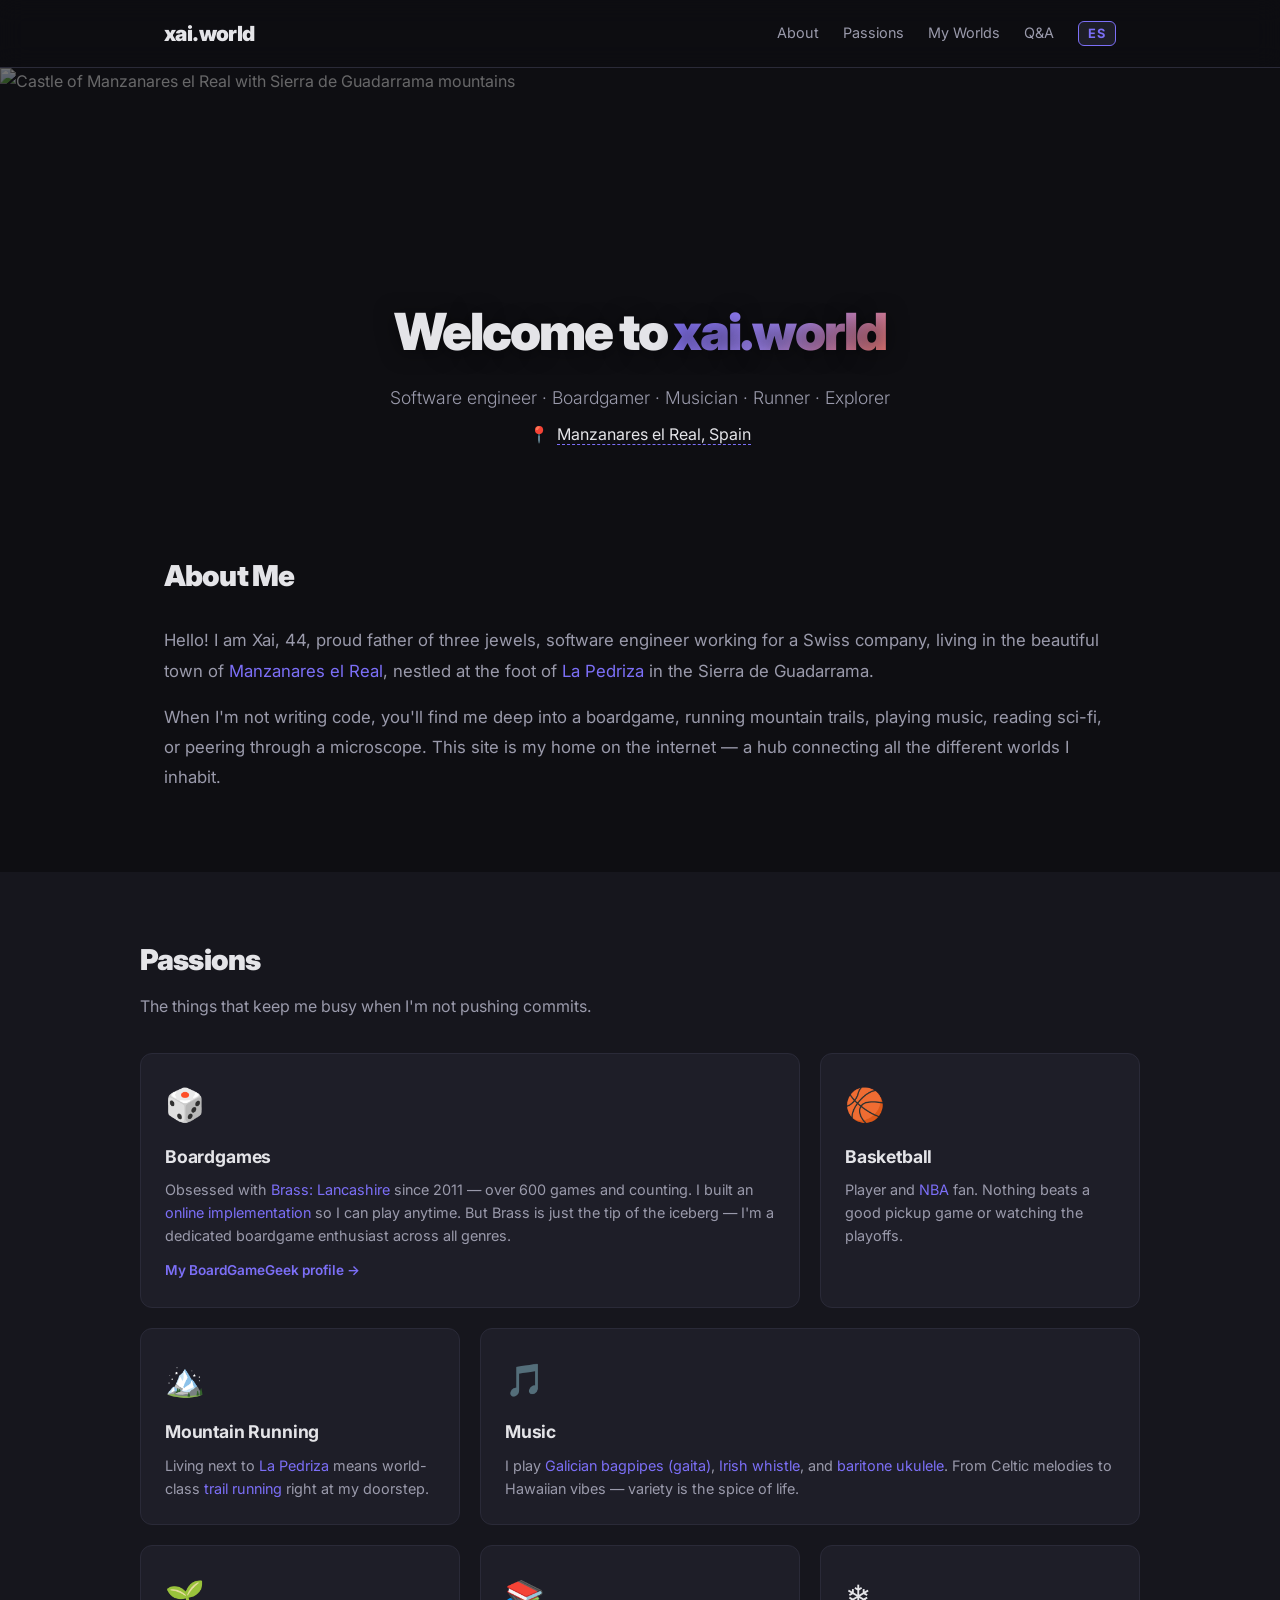
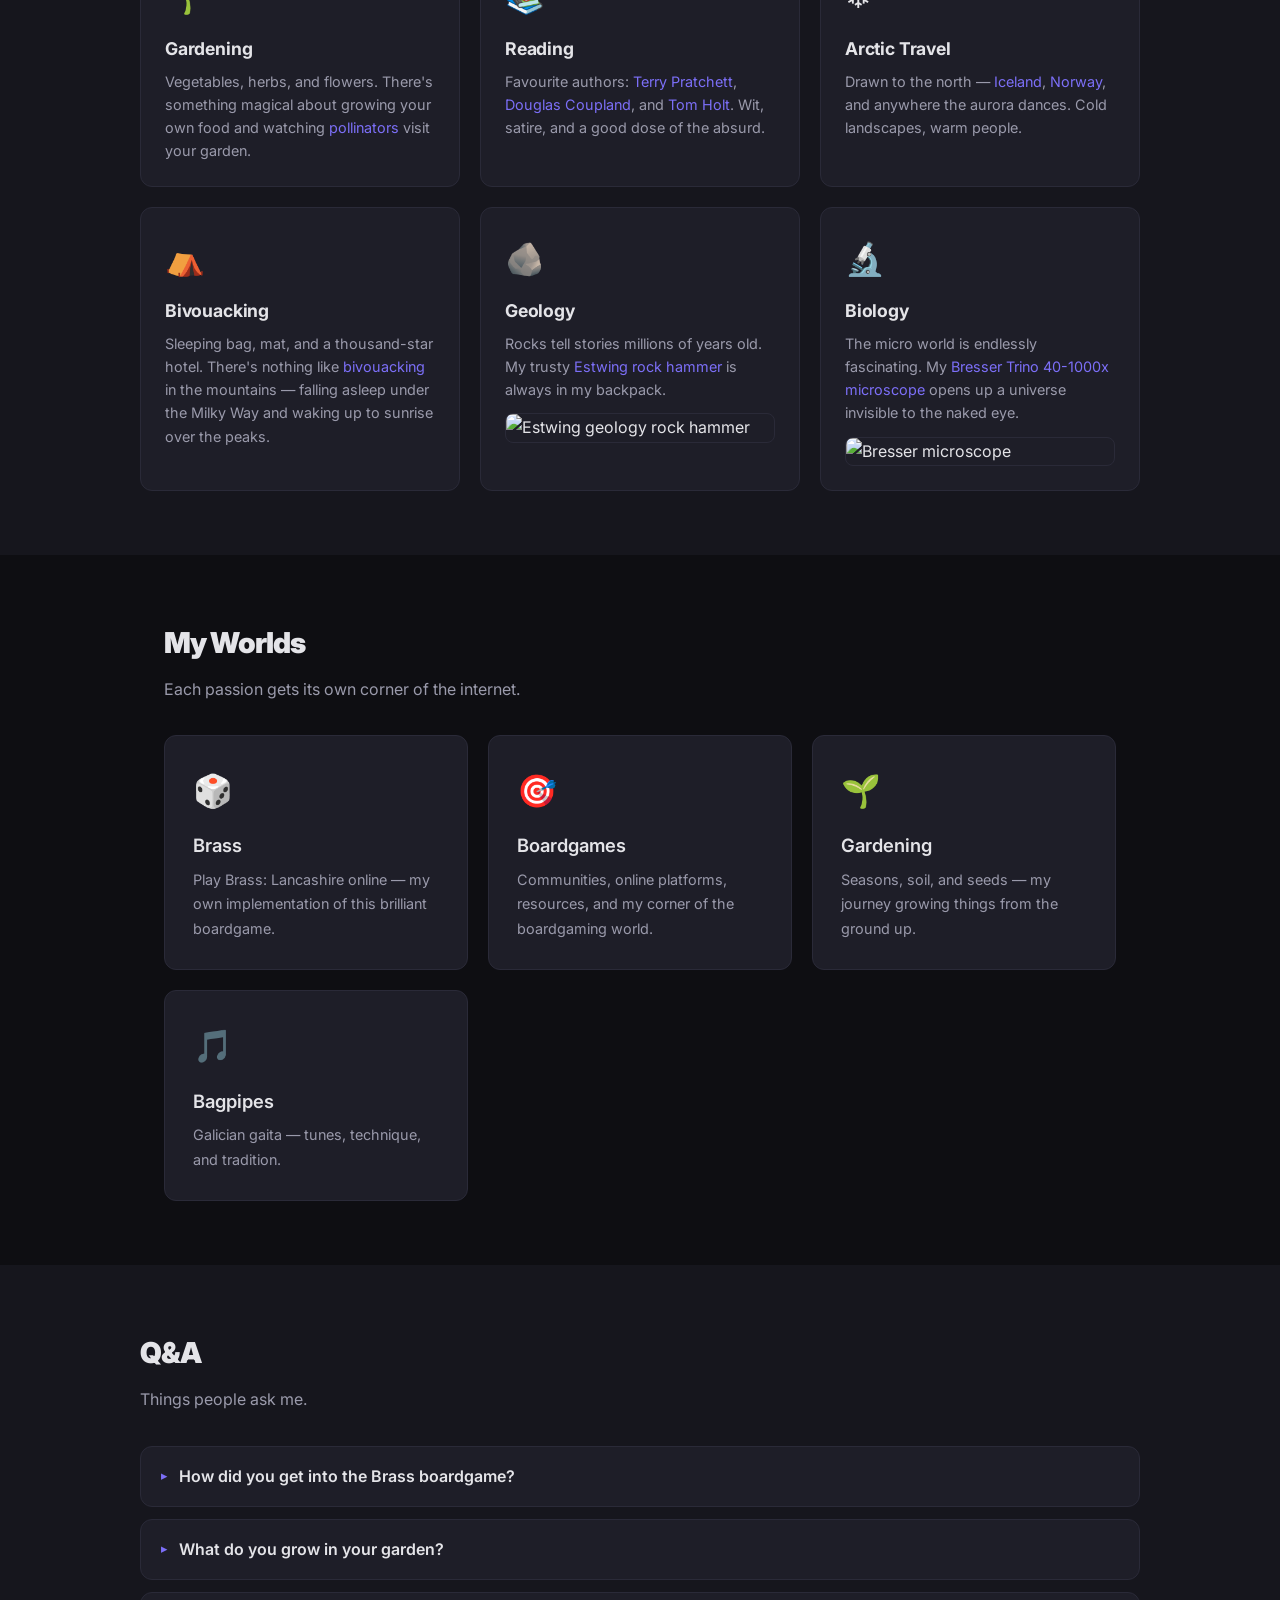
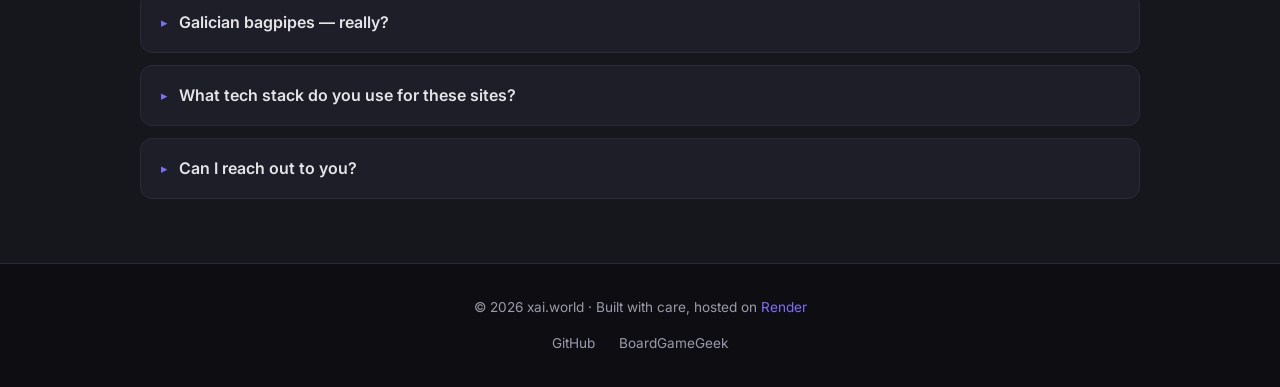
==== index.html @ e0c4c7c7 "Add boardgames subpage with communities, platforms, and resources Co-Authored-By: Claude Opus 4.6 <n" ====
<!DOCTYPE html>
<html lang="en">
<head>
  <meta charset="UTF-8">
  <meta name="viewport" content="width=device-width, initial-scale=1.0">
  <title>xai.world</title>
  <link rel="stylesheet" href="style.css">
  <link rel="preconnect" href="https://fonts.googleapis.com">
  <link rel="preconnect" href="https://fonts.gstatic.com" crossorigin>
  <link href="https://fonts.googleapis.com/css2?family=Inter:wght@300;400;600;700;900&display=swap" rel="stylesheet">
</head>
<body>

  <header>
    <nav>
      <a href="#" class="logo">xai.world</a>
      <div class="nav-links">
        <a href="#about" data-en="About" data-es="Sobre mí">About</a>
        <a href="#passions" data-en="Passions" data-es="Pasiones">Passions</a>
        <a href="#worlds" data-en="My Worlds" data-es="Mis Mundos">My Worlds</a>
        <a href="#qna" data-en="Q&amp;A" data-es="Preguntas">Q&amp;A</a>
        <button id="lang-toggle" class="lang-btn" title="Switch language">ES</button>
      </div>
    </nav>
  </header>

  <!-- ═══════════════ HERO ═══════════════ -->
  <section class="hero">
    <div class="hero-bg">
      <img src="https://upload.wikimedia.org/wikipedia/commons/f/f0/Castillo_nuevo_de_Manzanares_El_Real.JPG"
           alt="Castle of Manzanares el Real with Sierra de Guadarrama mountains">
    </div>
    <div class="hero-content">
      <h1>Welcome to <span class="highlight">xai.world</span></h1>
      <p class="tagline" data-en="Software engineer · Boardgamer · Musician · Runner · Explorer"
         data-es="Ingeniero de software · Jugador de mesa · Músico · Corredor · Explorador">
        Software engineer · Boardgamer · Musician · Runner · Explorer
      </p>
      <p class="hero-location">
        <span class="location-pin">📍</span>
        <a href="https://en.wikipedia.org/wiki/Manzanares_el_Real" target="_blank"
           data-en-href="https://en.wikipedia.org/wiki/Manzanares_el_Real"
           data-es-href="https://es.wikipedia.org/wiki/Manzanares_el_Real"
           data-en="Manzanares el Real, Spain"
           data-es="Manzanares el Real, España">Manzanares el Real, Spain</a>
      </p>
    </div>
  </section>

  <!-- ═══════════════ ABOUT ═══════════════ -->
  <section id="about" class="section">
    <h2 data-en="About Me" data-es="Sobre Mí">About Me</h2>
    <div class="about-content">
      <p data-en="Hello! I am Xai, 44, proud father of three jewels, software engineer working for a Swiss company, living in the beautiful town of <a href='https://en.wikipedia.org/wiki/Manzanares_el_Real' target='_blank'>Manzanares el Real</a>, nestled at the foot of <a href='https://en.wikipedia.org/wiki/La_Pedriza' target='_blank'>La Pedriza</a> in the Sierra de Guadarrama."
         data-es="¡Hola! Soy Xai, 44 años, orgulloso padre de tres joyas, ingeniero de software en una empresa suiza, viviendo en el precioso pueblo de <a href='https://es.wikipedia.org/wiki/Manzanares_el_Real' target='_blank'>Manzanares el Real</a>, al pie de <a href='https://es.wikipedia.org/wiki/La_Pedriza' target='_blank'>La Pedriza</a> en la Sierra de Guadarrama.">
        Hello! I am Xai, 44, proud father of three jewels, software engineer working for a Swiss company, living in the beautiful town of <a href="https://en.wikipedia.org/wiki/Manzanares_el_Real" target="_blank">Manzanares el Real</a>, nestled at the foot of <a href="https://en.wikipedia.org/wiki/La_Pedriza" target="_blank">La Pedriza</a> in the Sierra de Guadarrama.
      </p>
      <p data-en="When I'm not writing code, you'll find me deep into a boardgame, running mountain trails, playing music, reading sci-fi, or peering through a microscope. This site is my home on the internet — a hub connecting all the different worlds I inhabit."
         data-es="Cuando no estoy programando, me encontrarás metido en un juego de mesa, corriendo por senderos de montaña, tocando música, leyendo ciencia ficción, o mirando por un microscopio. Esta web es mi hogar en internet — un punto de encuentro de todos los mundos que habito.">
        When I'm not writing code, you'll find me deep into a boardgame, running mountain trails, playing music, reading sci-fi, or peering through a microscope. This site is my home on the internet — a hub connecting all the different worlds I inhabit.
      </p>
    </div>
  </section>

  <!-- ═══════════════ PASSIONS ═══════════════ -->
  <section id="passions" class="section section-alt">
    <h2 data-en="Passions" data-es="Pasiones">Passions</h2>
    <p class="section-subtitle" data-en="The things that keep me busy when I'm not pushing commits."
       data-es="Lo que me mantiene ocupado cuando no estoy haciendo commits.">
      The things that keep me busy when I'm not pushing commits.
    </p>

    <div class="passions-grid">

      <!-- Boardgames -->
      <div class="passion-card passion-wide">
        <span class="passion-icon">🎲</span>
        <h3 data-en="Boardgames" data-es="Juegos de Mesa">Boardgames</h3>
        <p data-en="Obsessed with <a href='https://en.wikipedia.org/wiki/Brass:_Lancashire' target='_blank'>Brass: Lancashire</a> since 2011 — over 600 games and counting. I built an <a href='https://brass.xai.world' target='_blank'>online implementation</a> so I can play anytime. But Brass is just the tip of the iceberg — I'm a dedicated boardgame enthusiast across all genres."
           data-es="Obsesionado con <a href='https://es.wikipedia.org/wiki/Brass:_Lancashire' target='_blank'>Brass: Lancashire</a> desde 2011 — más de 600 partidas y subiendo. Construí una <a href='https://brass.xai.world' target='_blank'>implementación online</a> para poder jugar cuando quiera. Pero Brass es solo la punta del iceberg — soy un entusiasta de los juegos de mesa de todos los géneros.">
          Obsessed with <a href="https://en.wikipedia.org/wiki/Brass:_Lancashire" target="_blank">Brass: Lancashire</a> since 2011 — over 600 games and counting. I built an <a href="https://brass.xai.world" target="_blank">online implementation</a> so I can play anytime. But Brass is just the tip of the iceberg — I'm a dedicated boardgame enthusiast across all genres.
        </p>
        <a href="https://boardgamegeek.com/profile/wejejeei" target="_blank" class="passion-link"
           data-en="My BoardGameGeek profile →" data-es="Mi perfil en BoardGameGeek →">My BoardGameGeek profile →</a>
      </div>

      <!-- Basketball -->
      <div class="passion-card">
        <span class="passion-icon">🏀</span>
        <h3 data-en="Basketball" data-es="Baloncesto">Basketball</h3>
        <p data-en="Player and <a href='https://en.wikipedia.org/wiki/National_Basketball_Association' target='_blank'>NBA</a> fan. Nothing beats a good pickup game or watching the playoffs."
           data-es="Jugador y fan de la <a href='https://es.wikipedia.org/wiki/National_Basketball_Association' target='_blank'>NBA</a>. Nada como un buen partido o ver los playoffs.">
          Player and <a href="https://en.wikipedia.org/wiki/National_Basketball_Association" target="_blank">NBA</a> fan. Nothing beats a good pickup game or watching the playoffs.
        </p>
      </div>

      <!-- Mountain Running -->
      <div class="passion-card">
        <span class="passion-icon">🏔️</span>
        <h3 data-en="Mountain Running" data-es="Carreras de Montaña">Mountain Running</h3>
        <p data-en="Living next to <a href='https://en.wikipedia.org/wiki/La_Pedriza' target='_blank'>La Pedriza</a> means world-class <a href='https://en.wikipedia.org/wiki/Trail_running' target='_blank'>trail running</a> right at my doorstep."
           data-es="Vivir junto a <a href='https://es.wikipedia.org/wiki/La_Pedriza' target='_blank'>La Pedriza</a> significa tener <a href='https://es.wikipedia.org/wiki/Carrera_de_montaña' target='_blank'>carreras de montaña</a> de primer nivel a la puerta de casa.">
          Living next to <a href="https://en.wikipedia.org/wiki/La_Pedriza" target="_blank">La Pedriza</a> means world-class <a href="https://en.wikipedia.org/wiki/Trail_running" target="_blank">trail running</a> right at my doorstep.
        </p>
      </div>

      <!-- Music -->
      <div class="passion-card passion-wide">
        <span class="passion-icon">🎵</span>
        <h3 data-en="Music" data-es="Música">Music</h3>
        <p data-en="I play <a href='https://en.wikipedia.org/wiki/Galician_gaita' target='_blank'>Galician bagpipes (gaita)</a>, <a href='https://en.wikipedia.org/wiki/Tin_whistle' target='_blank'>Irish whistle</a>, and <a href='https://en.wikipedia.org/wiki/Ukulele#Baritone' target='_blank'>baritone ukulele</a>. From Celtic melodies to Hawaiian vibes — variety is the spice of life."
           data-es="Toco <a href='https://es.wikipedia.org/wiki/Gaita_gallega' target='_blank'>gaita gallega</a>, <a href='https://es.wikipedia.org/wiki/Tin_whistle' target='_blank'>whistle irlandés</a> y <a href='https://es.wikipedia.org/wiki/Ukelele' target='_blank'>ukelele barítono</a>. De melodías celtas a vibraciones hawaianas — la variedad es la sal de la vida.">
          I play <a href="https://en.wikipedia.org/wiki/Galician_gaita" target="_blank">Galician bagpipes (gaita)</a>, <a href="https://en.wikipedia.org/wiki/Tin_whistle" target="_blank">Irish whistle</a>, and <a href="https://en.wikipedia.org/wiki/Ukulele#Baritone" target="_blank">baritone ukulele</a>. From Celtic melodies to Hawaiian vibes — variety is the spice of life.
        </p>
      </div>

      <!-- Gardening -->
      <div class="passion-card">
        <span class="passion-icon">🌱</span>
        <h3 data-en="Gardening" data-es="Jardinería">Gardening</h3>
        <p data-en="Vegetables, herbs, and flowers. There's something magical about growing your own food and watching <a href='https://en.wikipedia.org/wiki/Pollinator' target='_blank'>pollinators</a> visit your garden."
           data-es="Verduras, hierbas aromáticas y flores. Hay algo mágico en cultivar tu propia comida y ver a los <a href='https://es.wikipedia.org/wiki/Polinizador' target='_blank'>polinizadores</a> visitar tu jardín.">
          Vegetables, herbs, and flowers. There's something magical about growing your own food and watching <a href="https://en.wikipedia.org/wiki/Pollinator" target="_blank">pollinators</a> visit your garden.
        </p>
      </div>

      <!-- Reading -->
      <div class="passion-card">
        <span class="passion-icon">📚</span>
        <h3 data-en="Reading" data-es="Lectura">Reading</h3>
        <p data-en="Favourite authors: <a href='https://en.wikipedia.org/wiki/Terry_Pratchett' target='_blank'>Terry Pratchett</a>, <a href='https://en.wikipedia.org/wiki/Douglas_Coupland' target='_blank'>Douglas Coupland</a>, and <a href='https://en.wikipedia.org/wiki/Tom_Holt' target='_blank'>Tom Holt</a>. Wit, satire, and a good dose of the absurd."
           data-es="Autores favoritos: <a href='https://es.wikipedia.org/wiki/Terry_Pratchett' target='_blank'>Terry Pratchett</a>, <a href='https://es.wikipedia.org/wiki/Douglas_Coupland' target='_blank'>Douglas Coupland</a>, y <a href='https://en.wikipedia.org/wiki/Tom_Holt' target='_blank'>Tom Holt</a>. Ingenio, sátira y una buena dosis de absurdo.">
          Favourite authors: <a href="https://en.wikipedia.org/wiki/Terry_Pratchett" target="_blank">Terry Pratchett</a>, <a href="https://en.wikipedia.org/wiki/Douglas_Coupland" target="_blank">Douglas Coupland</a>, and <a href="https://en.wikipedia.org/wiki/Tom_Holt" target="_blank">Tom Holt</a>. Wit, satire, and a good dose of the absurd.
        </p>
      </div>

      <!-- Arctic Travel -->
      <div class="passion-card">
        <span class="passion-icon">❄️</span>
        <h3 data-en="Arctic Travel" data-es="Viajes al Ártico">Arctic Travel</h3>
        <p data-en="Drawn to the north — <a href='https://en.wikipedia.org/wiki/Iceland' target='_blank'>Iceland</a>, <a href='https://en.wikipedia.org/wiki/Norway' target='_blank'>Norway</a>, and anywhere the aurora dances. Cold landscapes, warm people."
           data-es="Atraído por el norte — <a href='https://es.wikipedia.org/wiki/Islandia' target='_blank'>Islandia</a>, <a href='https://es.wikipedia.org/wiki/Noruega' target='_blank'>Noruega</a>, y cualquier lugar donde bailen las auroras. Paisajes fríos, gente cálida.">
          Drawn to the north — <a href="https://en.wikipedia.org/wiki/Iceland" target="_blank">Iceland</a>, <a href="https://en.wikipedia.org/wiki/Norway" target="_blank">Norway</a>, and anywhere the aurora dances. Cold landscapes, warm people.
        </p>
      </div>

      <!-- Bivouacking -->
      <div class="passion-card">
        <span class="passion-icon">⛺</span>
        <h3 data-en="Bivouacking" data-es="Vivaqueo">Bivouacking</h3>
        <p data-en="Sleeping bag, mat, and a thousand-star hotel. There's nothing like <a href='https://en.wikipedia.org/wiki/Bivouac_shelter' target='_blank'>bivouacking</a> in the mountains — falling asleep under the Milky Way and waking up to sunrise over the peaks."
           data-es="Saco de dormir, esterilla y un hotel de mil estrellas. No hay nada como <a href='https://es.wikipedia.org/wiki/Vivac' target='_blank'>vivaquear</a> en la montaña — dormirse bajo la Vía Láctea y despertar con el amanecer sobre las cumbres.">
          Sleeping bag, mat, and a thousand-star hotel. There's nothing like <a href="https://en.wikipedia.org/wiki/Bivouac_shelter" target="_blank">bivouacking</a> in the mountains — falling asleep under the Milky Way and waking up to sunrise over the peaks.
        </p>
      </div>

      <!-- Geology -->
      <div class="passion-card passion-has-img">
        <span class="passion-icon">🪨</span>
        <h3 data-en="Geology" data-es="Geología">Geology</h3>
        <p data-en="Rocks tell stories millions of years old. My trusty <a href='https://en.wikipedia.org/wiki/Geological_hammer' target='_blank'>Estwing rock hammer</a> is always in my backpack."
           data-es="Las rocas cuentan historias de millones de años. Mi fiel <a href='https://es.wikipedia.org/wiki/Martillo_de_geólogo' target='_blank'>martillo de geólogo Estwing</a> siempre va en mi mochila.">
          Rocks tell stories millions of years old. My trusty <a href="https://en.wikipedia.org/wiki/Geological_hammer" target="_blank">Estwing rock hammer</a> is always in my backpack.
        </p>
        <img src="https://upload.wikimedia.org/wikipedia/commons/6/62/Geologenhammer-estw_hg.jpg"
             alt="Estwing geology rock hammer" class="passion-img" loading="lazy">
      </div>

      <!-- Biology -->
      <div class="passion-card passion-has-img">
        <span class="passion-icon">🔬</span>
        <h3 data-en="Biology" data-es="Biología">Biology</h3>
        <p data-en="The micro world is endlessly fascinating. My <a href='https://en.wikipedia.org/wiki/Optical_microscope' target='_blank'>Bresser Trino 40-1000x microscope</a> opens up a universe invisible to the naked eye."
           data-es="El micromundo es infinitamente fascinante. Mi <a href='https://es.wikipedia.org/wiki/Microscopio_óptico' target='_blank'>microscopio Bresser Trino 40-1000x</a> abre un universo invisible a simple vista.">
          The micro world is endlessly fascinating. My <a href="https://en.wikipedia.org/wiki/Optical_microscope" target="_blank">Bresser Trino 40-1000x microscope</a> opens up a universe invisible to the naked eye.
        </p>
        <img src="https://upload.wikimedia.org/wikipedia/commons/4/43/Bresser_binocular_microscope_and_a_Stereo_microscope.jpg"
             alt="Bresser microscope" class="passion-img" loading="lazy">
      </div>

    </div>
  </section>

  <!-- ═══════════════ MY WORLDS ═══════════════ -->
  <section id="worlds" class="section">
    <h2 data-en="My Worlds" data-es="Mis Mundos">My Worlds</h2>
    <p class="section-subtitle" data-en="Each passion gets its own corner of the internet."
       data-es="Cada pasión tiene su propio rincón en internet.">
      Each passion gets its own corner of the internet.
    </p>
    <div class="worlds-grid">

      <a href="https://brass.xai.world" class="world-card" target="_blank">
        <span class="world-icon">🎲</span>
        <h3>Brass</h3>
        <p data-en="Play Brass: Lancashire online — my own implementation of this brilliant boardgame."
           data-es="Juega a Brass: Lancashire online — mi propia implementación de este brillante juego de mesa.">
          Play Brass: Lancashire online — my own implementation of this brilliant boardgame.
        </p>
      </a>

      <a href="/boardgames/" class="world-card">
        <span class="world-icon">🎯</span>
        <h3 data-en="Boardgames" data-es="Juegos de Mesa">Boardgames</h3>
        <p data-en="Communities, online platforms, resources, and my corner of the boardgaming world."
           data-es="Comunidades, plataformas online, recursos y mi rincón del mundo de los juegos de mesa.">
          Communities, online platforms, resources, and my corner of the boardgaming world.
        </p>
      </a>

      <a href="https://gardening.xai.world" class="world-card" target="_blank">
        <span class="world-icon">🌱</span>
        <h3 data-en="Gardening" data-es="Jardinería">Gardening</h3>
        <p data-en="Seasons, soil, and seeds — my journey growing things from the ground up."
           data-es="Estaciones, tierra y semillas — mi viaje cultivando desde cero.">
          Seasons, soil, and seeds — my journey growing things from the ground up.
        </p>
      </a>

      <a href="https://bagpipes.xai.world" class="world-card" target="_blank">
        <span class="world-icon">🎵</span>
        <h3 data-en="Bagpipes" data-es="Gaitas">Bagpipes</h3>
        <p data-en="Galician gaita — tunes, technique, and tradition."
           data-es="Gaita gallega — melodías, técnica y tradición.">
          Galician gaita — tunes, technique, and tradition.
        </p>
      </a>

    </div>
  </section>

  <!-- ═══════════════ Q&A ═══════════════ -->
  <section id="qna" class="section section-alt">
    <h2 data-en="Q&amp;A" data-es="Preguntas Frecuentes">Q&amp;A</h2>
    <p class="section-subtitle" data-en="Things people ask me." data-es="Cosas que me preguntan.">
      Things people ask me.
    </p>
    <div class="qna-list">

      <details class="qna-item">
        <summary data-en="How did you get into the Brass boardgame?"
                 data-es="¿Cómo empezaste con el juego de mesa Brass?">How did you get into the Brass boardgame?</summary>
        <p data-en="I first played <a href='https://en.wikipedia.org/wiki/Brass:_Lancashire' target='_blank'>Brass: Lancashire</a> around 2011 and was hooked instantly. Over 600 games later, I'm still obsessed with its economic strategy and canal/rail mechanics. I even built an online implementation at <a href='https://brass.xai.world'>brass.xai.world</a>."
           data-es="Jugué por primera vez a <a href='https://es.wikipedia.org/wiki/Brass:_Lancashire' target='_blank'>Brass: Lancashire</a> alrededor de 2011 y me enganchó al instante. Más de 600 partidas después, sigo obsesionado con su estrategia económica y sus mecánicas de canales y ferrocarriles. Incluso construí una implementación online en <a href='https://brass.xai.world'>brass.xai.world</a>.">
          I first played <a href="https://en.wikipedia.org/wiki/Brass:_Lancashire" target="_blank">Brass: Lancashire</a> around 2011 and was hooked instantly. Over 600 games later, I'm still obsessed with its economic strategy and canal/rail mechanics. I even built an online implementation at <a href="https://brass.xai.world">brass.xai.world</a>.
        </p>
      </details>

      <details class="qna-item">
        <summary data-en="What do you grow in your garden?"
                 data-es="¿Qué cultivas en tu jardín?">What do you grow in your garden?</summary>
        <p data-en="A mix of vegetables, herbs, and flowers. I'm especially into tomatoes, basil, and pollinator-friendly plants. The garden changes every season — check <a href='https://gardening.xai.world'>gardening.xai.world</a> for updates."
           data-es="Una mezcla de verduras, hierbas aromáticas y flores. Me gustan especialmente los tomates, la albahaca y las plantas que atraen polinizadores. El jardín cambia cada temporada — visita <a href='https://gardening.xai.world'>gardening.xai.world</a> para ver novedades.">
          A mix of vegetables, herbs, and flowers. I'm especially into tomatoes, basil, and pollinator-friendly plants. The garden changes every season — check <a href="https://gardening.xai.world">gardening.xai.world</a> for updates.
        </p>
      </details>

      <details class="qna-item">
        <summary data-en="Galician bagpipes — really?"
                 data-es="¿Gaita gallega — en serio?">Galician bagpipes — really?</summary>
        <p data-en="Really! The <a href='https://en.wikipedia.org/wiki/Galician_gaita' target='_blank'>Galician gaita</a> is an incredible instrument with deep Celtic roots. I also play <a href='https://en.wikipedia.org/wiki/Tin_whistle' target='_blank'>Irish whistle</a> and <a href='https://en.wikipedia.org/wiki/Ukulele#Baritone' target='_blank'>baritone ukulele</a> — quite the eclectic mix!"
           data-es="¡En serio! La <a href='https://es.wikipedia.org/wiki/Gaita_gallega' target='_blank'>gaita gallega</a> es un instrumento increíble con profundas raíces celtas. También toco <a href='https://es.wikipedia.org/wiki/Tin_whistle' target='_blank'>whistle irlandés</a> y <a href='https://es.wikipedia.org/wiki/Ukelele' target='_blank'>ukelele barítono</a> — ¡una mezcla bastante ecléctica!">
          Really! The <a href="https://en.wikipedia.org/wiki/Galician_gaita" target="_blank">Galician gaita</a> is an incredible instrument with deep Celtic roots. I also play <a href="https://en.wikipedia.org/wiki/Tin_whistle" target="_blank">Irish whistle</a> and <a href="https://en.wikipedia.org/wiki/Ukulele#Baritone" target="_blank">baritone ukulele</a> — quite the eclectic mix!
        </p>
      </details>

      <details class="qna-item">
        <summary data-en="What tech stack do you use for these sites?"
                 data-es="¿Qué tecnología usas para estas webs?">What tech stack do you use for these sites?</summary>
        <p data-en="This main page is plain HTML and CSS hosted on <a href='https://render.com' target='_blank'>Render</a>. The subdomains vary — some are static, some use lightweight frameworks. I believe in keeping things simple until complexity is actually needed."
           data-es="Esta página principal es HTML y CSS puro alojado en <a href='https://render.com' target='_blank'>Render</a>. Los subdominios varían — algunos son estáticos, otros usan frameworks ligeros. Creo en mantener las cosas simples hasta que la complejidad sea realmente necesaria.">
          This main page is plain HTML and CSS hosted on <a href="https://render.com" target="_blank">Render</a>. The subdomains vary — some are static, some use lightweight frameworks. I believe in keeping things simple until complexity is actually needed.
        </p>
      </details>

      <details class="qna-item">
        <summary data-en="Can I reach out to you?"
                 data-es="¿Puedo contactarte?">Can I reach out to you?</summary>
        <p data-en="Sure! Drop me an email at <a href='mailto:xaimereciolopez@gmail.com'>xaimereciolopez@gmail.com</a>."
           data-es="¡Claro! Escríbeme a <a href='mailto:xaimereciolopez@gmail.com'>xaimereciolopez@gmail.com</a>.">
          Sure! Drop me an email at <a href="mailto:xaimereciolopez@gmail.com">xaimereciolopez@gmail.com</a>.
        </p>
      </details>

    </div>
  </section>

  <footer>
    <p>&copy; 2026 xai.world · Built with care, hosted on <a href="https://render.com" target="_blank">Render</a></p>
    <div class="footer-links">
      <a href="https://github.com/xaiworld" target="_blank">GitHub</a>
      <a href="https://boardgamegeek.com/profile/wejejeei" target="_blank">BoardGameGeek</a>
    </div>
  </footer>

  <script>
    (function () {
      let lang = 'en';
      const btn = document.getElementById('lang-toggle');

      btn.addEventListener('click', function () {
        lang = lang === 'en' ? 'es' : 'en';
        btn.textContent = lang === 'en' ? 'ES' : 'EN';
        document.documentElement.lang = lang;

        document.querySelectorAll('[data-' + lang + ']').forEach(function (el) {
          const val = el.getAttribute('data-' + lang);
          if (el.tagName === 'A' || el.tagName === 'P' || el.tagName === 'SPAN' ||
              el.tagName === 'H2' || el.tagName === 'H3' || el.tagName === 'SUMMARY') {
            el.innerHTML = val;
          } else {
            el.textContent = val;
          }
        });

        // Update href for links with language-specific URLs
        document.querySelectorAll('[data-' + lang + '-href]').forEach(function (el) {
          el.href = el.getAttribute('data-' + lang + '-href');
        });
      });
    })();
  </script>

</body>
</html>
---- style.css ----
/* ── Reset & Base ── */
*, *::before, *::after {
  margin: 0;
  padding: 0;
  box-sizing: border-box;
}

:root {
  --color-bg: #0e0e12;
  --color-bg-alt: #16161d;
  --color-surface: #1e1e28;
  --color-text: #e4e4e8;
  --color-text-muted: #9a9aab;
  --color-accent: #7c6ff7;
  --color-accent-glow: rgba(124, 111, 247, 0.25);
  --color-accent-2: #f77c6f;
  --color-accent-3: #6fe8f7;
  --color-border: #2a2a38;
  --radius: 12px;
  --max-width: 1000px;
}

html {
  scroll-behavior: smooth;
}

body {
  font-family: 'Inter', system-ui, -apple-system, sans-serif;
  background: var(--color-bg);
  color: var(--color-text);
  line-height: 1.7;
  -webkit-font-smoothing: antialiased;
}

a {
  color: var(--color-accent);
  text-decoration: none;
}

a:hover {
  text-decoration: underline;
}

/* ── Navigation ── */
header {
  position: sticky;
  top: 0;
  background: rgba(14, 14, 18, 0.85);
  backdrop-filter: blur(12px);
  border-bottom: 1px solid var(--color-border);
  z-index: 100;
}

nav {
  max-width: var(--max-width);
  margin: 0 auto;
  display: flex;
  justify-content: space-between;
  align-items: center;
  padding: 1rem 1.5rem;
}

.logo {
  font-weight: 900;
  font-size: 1.3rem;
  color: var(--color-text);
  letter-spacing: -0.03em;
}

.logo:hover {
  text-decoration: none;
  color: var(--color-accent);
}

.nav-links {
  display: flex;
  gap: 1.5rem;
  align-items: center;
}

.nav-links a {
  color: var(--color-text-muted);
  font-size: 0.9rem;
  font-weight: 400;
  transition: color 0.2s;
}

.nav-links a:hover {
  color: var(--color-text);
  text-decoration: none;
}

.lang-btn {
  background: var(--color-surface);
  color: var(--color-accent);
  border: 1px solid var(--color-accent);
  border-radius: 6px;
  padding: 0.25rem 0.6rem;
  font-size: 0.8rem;
  font-weight: 700;
  font-family: inherit;
  cursor: pointer;
  transition: background 0.2s, color 0.2s;
  letter-spacing: 0.04em;
}

.lang-btn:hover {
  background: var(--color-accent);
  color: var(--color-bg);
}

/* ── Hero ── */
.hero {
  position: relative;
  min-height: 420px;
  display: flex;
  align-items: flex-end;
  justify-content: center;
  overflow: hidden;
}

.hero-bg {
  position: absolute;
  inset: 0;
  z-index: 0;
}

.hero-bg img {
  width: 100%;
  height: 100%;
  object-fit: cover;
  object-position: center 40%;
  filter: brightness(0.45) saturate(0.8);
}

.hero-content {
  position: relative;
  z-index: 1;
  text-align: center;
  padding: 3rem 1.5rem 2.5rem;
  max-width: var(--max-width);
  width: 100%;
  background: linear-gradient(to top, rgba(14,14,18,0.95) 0%, rgba(14,14,18,0.6) 60%, transparent 100%);
}

.hero h1 {
  font-size: clamp(2rem, 5vw, 3.2rem);
  font-weight: 900;
  letter-spacing: -0.04em;
  margin-bottom: 0.5rem;
  text-shadow: 0 2px 20px rgba(0,0,0,0.5);
}

.highlight {
  background: linear-gradient(135deg, var(--color-accent), #a78bfa, var(--color-accent-2));
  -webkit-background-clip: text;
  -webkit-text-fill-color: transparent;
  background-clip: text;
}

.tagline {
  font-size: 1.1rem;
  color: var(--color-text-muted);
  font-weight: 300;
  margin-bottom: 0.5rem;
}

.hero-location {
  font-size: 1rem;
  color: var(--color-text);
  font-weight: 400;
}

.hero-location a {
  color: var(--color-text);
  border-bottom: 1px dashed var(--color-accent);
}

.hero-location a:hover {
  color: var(--color-accent);
  text-decoration: none;
}

.location-pin {
  margin-right: 0.3rem;
}

/* ── Sections ── */
.section {
  max-width: var(--max-width);
  margin: 0 auto;
  padding: 4rem 1.5rem;
}

.section-alt {
  background: var(--color-bg-alt);
  max-width: 100%;
}

.section-alt > h2,
.section-alt > p,
.section-alt > .passions-grid,
.section-alt > .worlds-grid,
.section-alt > .qna-list {
  max-width: var(--max-width);
  margin-left: auto;
  margin-right: auto;
}

.section h2 {
  font-size: 1.8rem;
  font-weight: 900;
  margin-bottom: 0.5rem;
  letter-spacing: -0.03em;
}

.section-subtitle {
  color: var(--color-text-muted);
  margin-bottom: 2rem;
}

/* ── About ── */
.about-content {
  margin-top: 1.5rem;
}

.about-content p {
  margin-bottom: 1rem;
  color: var(--color-text-muted);
  font-size: 1.05rem;
  line-height: 1.8;
}

/* ── Passions Grid ── */
.passions-grid {
  display: grid;
  grid-template-columns: repeat(3, 1fr);
  gap: 1.25rem;
  margin-top: 1rem;
}

.passion-card {
  background: var(--color-surface);
  border: 1px solid var(--color-border);
  border-radius: var(--radius);
  padding: 1.5rem;
  transition: transform 0.2s, border-color 0.3s, box-shadow 0.3s;
  position: relative;
  overflow: hidden;
}

.passion-card:hover {
  transform: translateY(-4px);
  border-color: var(--color-accent);
  box-shadow: 0 8px 30px var(--color-accent-glow);
}

.passion-wide {
  grid-column: span 2;
}

.passion-icon {
  font-size: 2rem;
  display: block;
  margin-bottom: 0.6rem;
}

.passion-card h3 {
  font-size: 1.1rem;
  font-weight: 700;
  margin-bottom: 0.4rem;
  letter-spacing: -0.01em;
}

.passion-card p {
  color: var(--color-text-muted);
  font-size: 0.9rem;
  line-height: 1.6;
}

.passion-link {
  display: inline-block;
  margin-top: 0.75rem;
  font-size: 0.85rem;
  font-weight: 600;
  color: var(--color-accent);
  transition: color 0.2s;
}

.passion-link:hover {
  color: var(--color-accent-3);
}

.passion-has-img {
  display: flex;
  flex-direction: column;
}

.passion-img {
  margin-top: 0.75rem;
  border-radius: 8px;
  width: 100%;
  max-height: 140px;
  object-fit: cover;
  border: 1px solid var(--color-border);
}

/* ── World Cards ── */
.worlds-grid {
  display: grid;
  grid-template-columns: repeat(auto-fill, minmax(260px, 1fr));
  gap: 1.25rem;
  margin-top: 1rem;
}

.world-card {
  display: block;
  background: var(--color-surface);
  border: 1px solid var(--color-border);
  border-radius: var(--radius);
  padding: 1.75rem;
  transition: transform 0.2s, border-color 0.2s, box-shadow 0.2s;
  color: var(--color-text);
}

.world-card:hover {
  transform: translateY(-4px);
  border-color: var(--color-accent);
  box-shadow: 0 8px 30px var(--color-accent-glow);
  text-decoration: none;
}

.world-icon {
  font-size: 2rem;
  display: block;
  margin-bottom: 0.75rem;
}

.world-card h3 {
  font-size: 1.15rem;
  font-weight: 600;
  margin-bottom: 0.4rem;
}

.world-card p {
  color: var(--color-text-muted);
  font-size: 0.9rem;
}

/* ── Q&A ── */
.qna-list {
  display: flex;
  flex-direction: column;
  gap: 0.75rem;
}

.qna-item {
  background: var(--color-surface);
  border: 1px solid var(--color-border);
  border-radius: var(--radius);
  overflow: hidden;
}

.qna-item summary {
  padding: 1rem 1.25rem;
  cursor: pointer;
  font-weight: 600;
  font-size: 1rem;
  list-style: none;
  display: flex;
  align-items: center;
  gap: 0.75rem;
  transition: color 0.2s;
}

.qna-item summary::before {
  content: '▸';
  font-size: 0.8rem;
  color: var(--color-accent);
  transition: transform 0.2s;
  flex-shrink: 0;
}

.qna-item[open] summary::before {
  transform: rotate(90deg);
}

.qna-item summary:hover {
  color: var(--color-accent);
}

.qna-item p {
  padding: 0 1.25rem 1.25rem;
  color: var(--color-text-muted);
  font-size: 0.95rem;
}

/* ── Footer ── */
footer {
  border-top: 1px solid var(--color-border);
  padding: 2rem 1.5rem;
  text-align: center;
  color: var(--color-text-muted);
  font-size: 0.85rem;
}

.footer-links {
  display: flex;
  justify-content: center;
  gap: 1.5rem;
  margin-top: 0.75rem;
}

.footer-links a {
  color: var(--color-text-muted);
  transition: color 0.2s;
}

.footer-links a:hover {
  color: var(--color-text);
}

/* ── Responsive ── */
@media (max-width: 768px) {
  .passions-grid {
    grid-template-columns: 1fr;
  }

  .passion-wide {
    grid-column: span 1;
  }

  .hero {
    min-height: 320px;
  }

  .nav-links {
    gap: 0.8rem;
    flex-wrap: wrap;
    justify-content: flex-end;
  }

  .hero h1 {
    font-size: 1.8rem;
  }
}

@media (max-width: 480px) {
  .nav-links a {
    font-size: 0.8rem;
  }

  .section {
    padding: 2.5rem 1rem;
  }
}
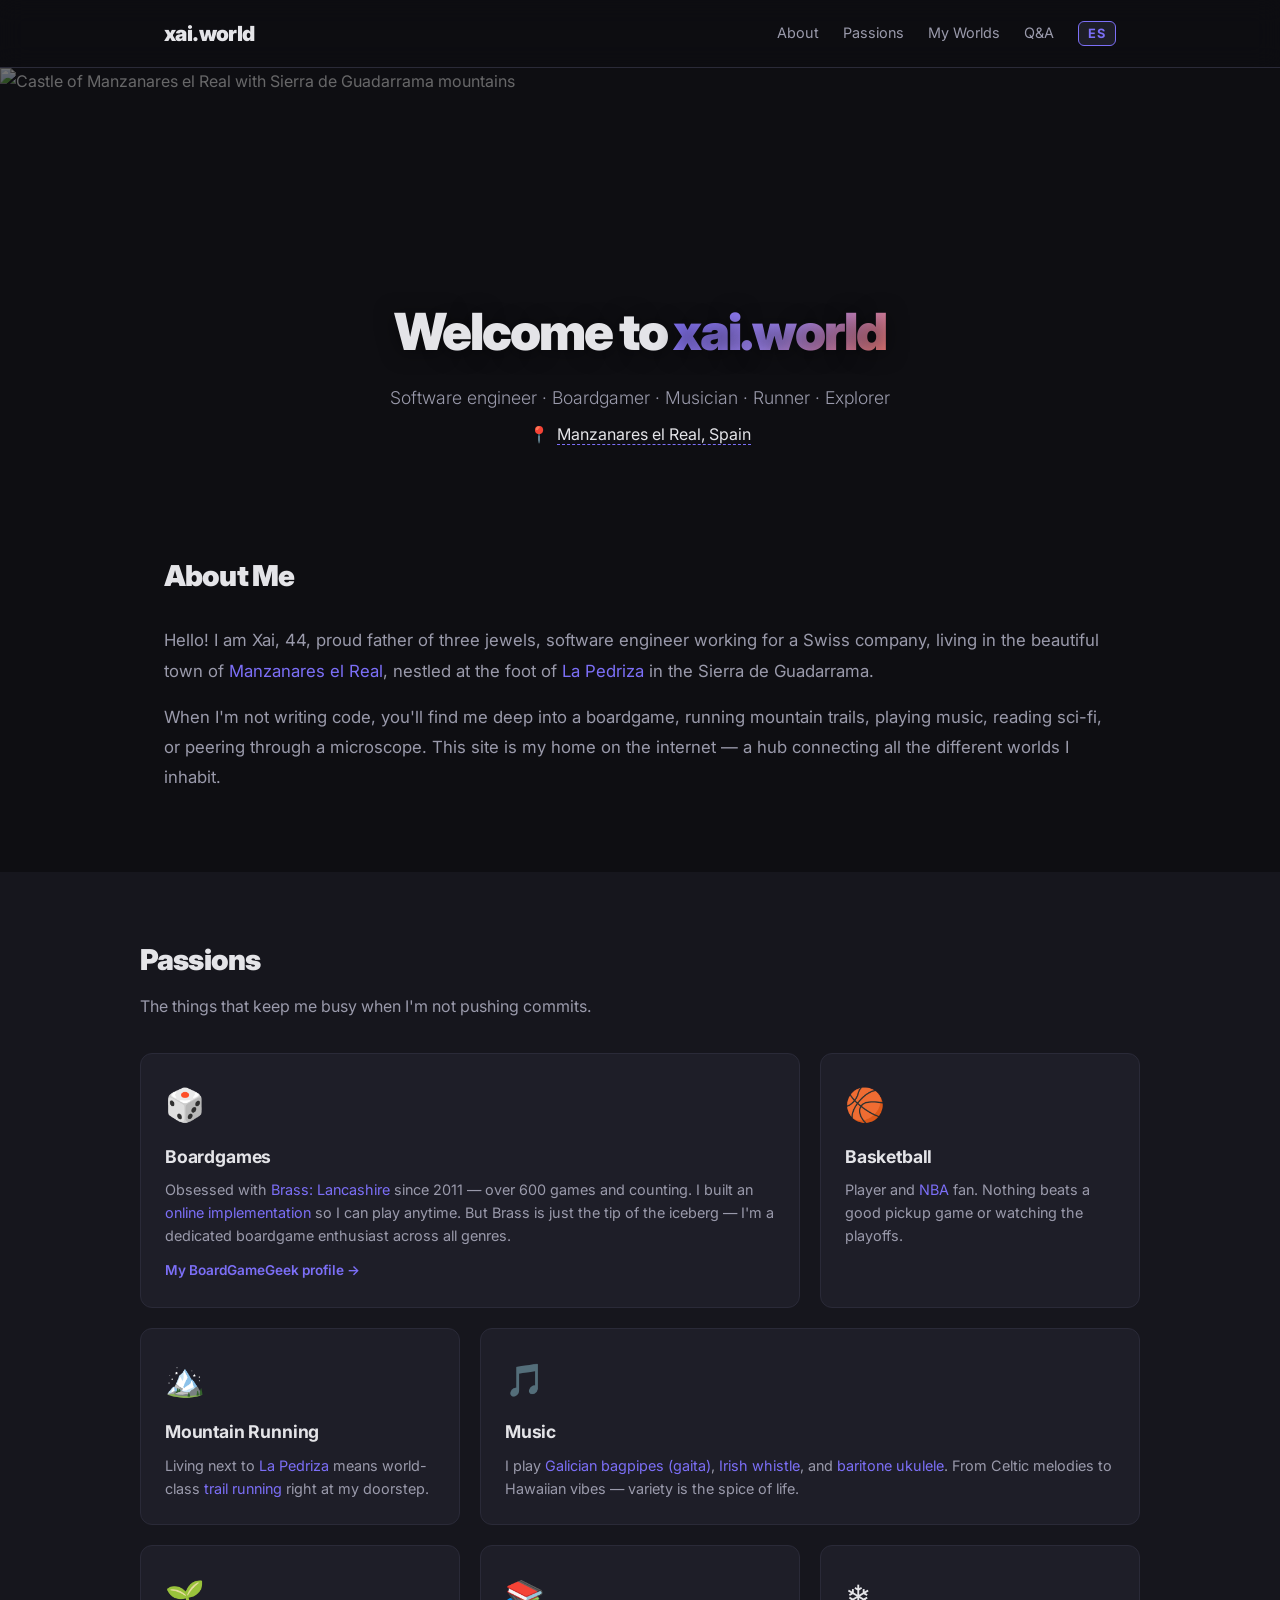
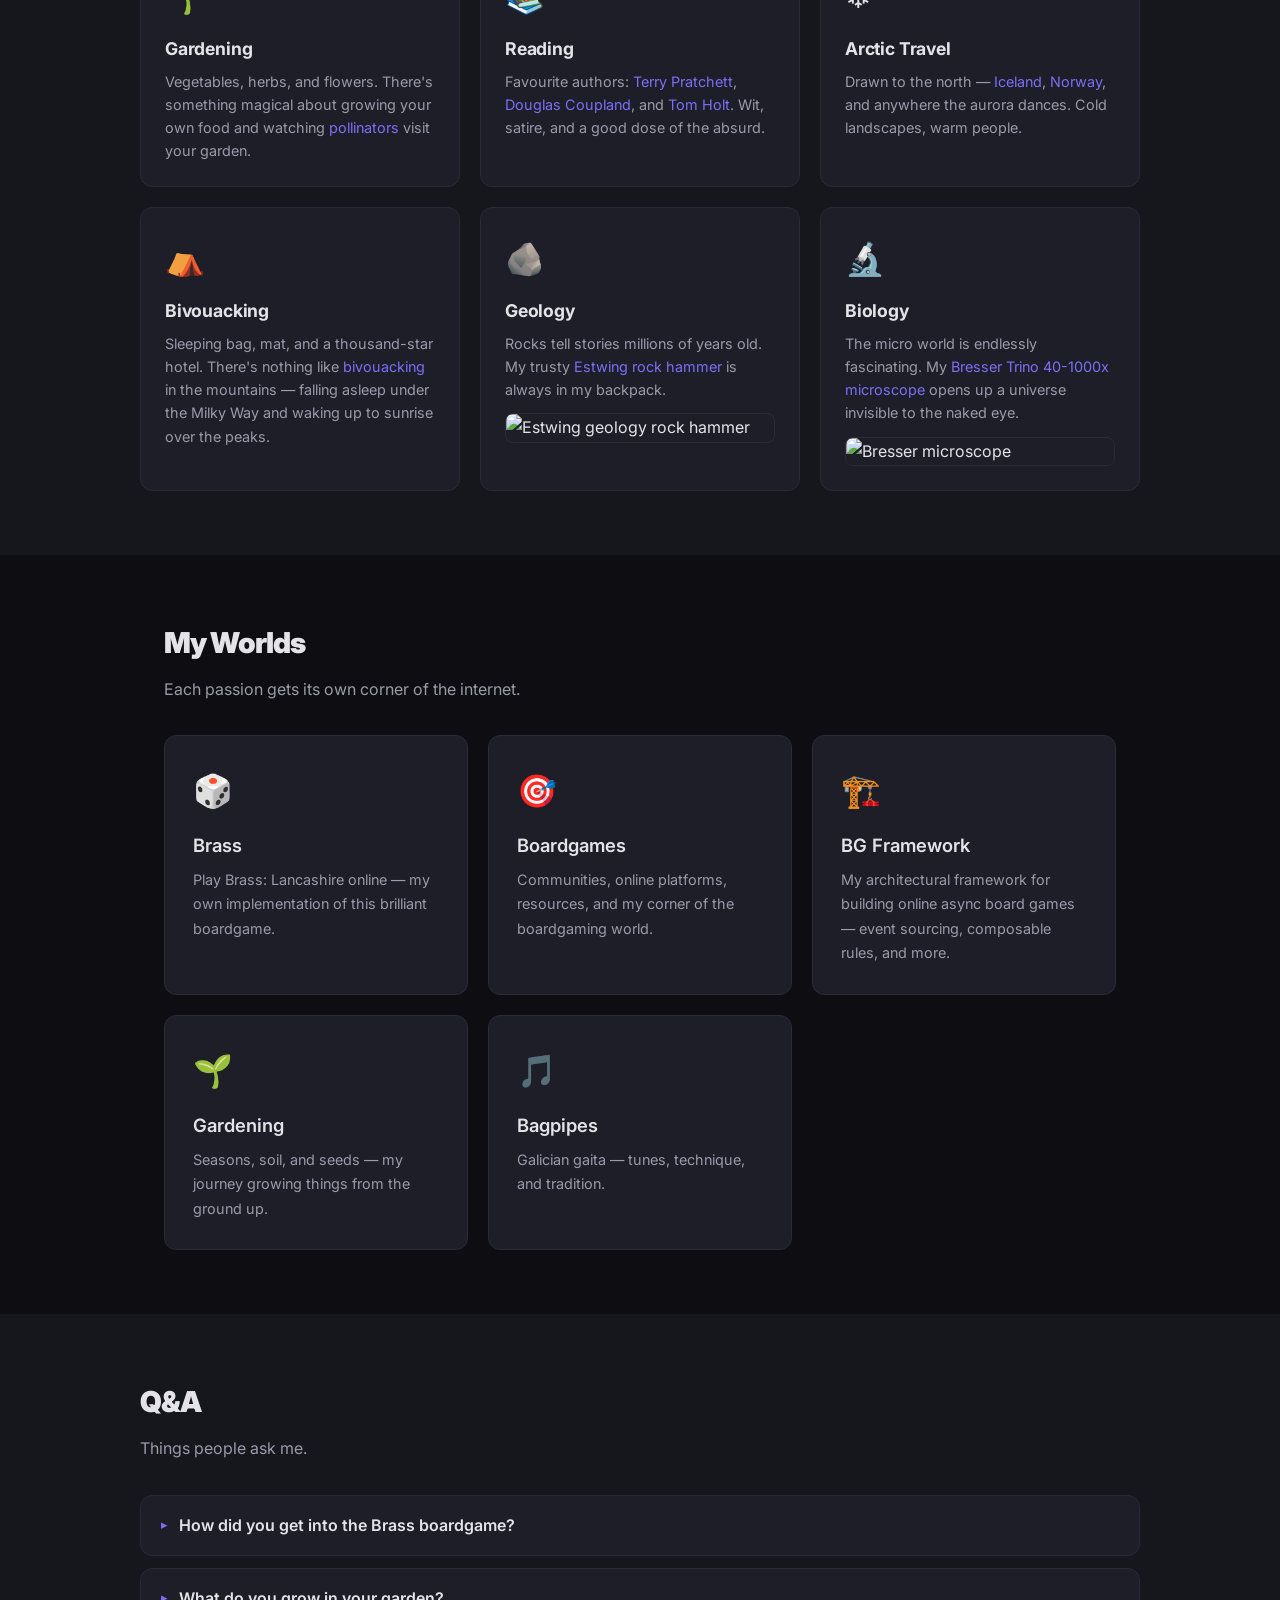
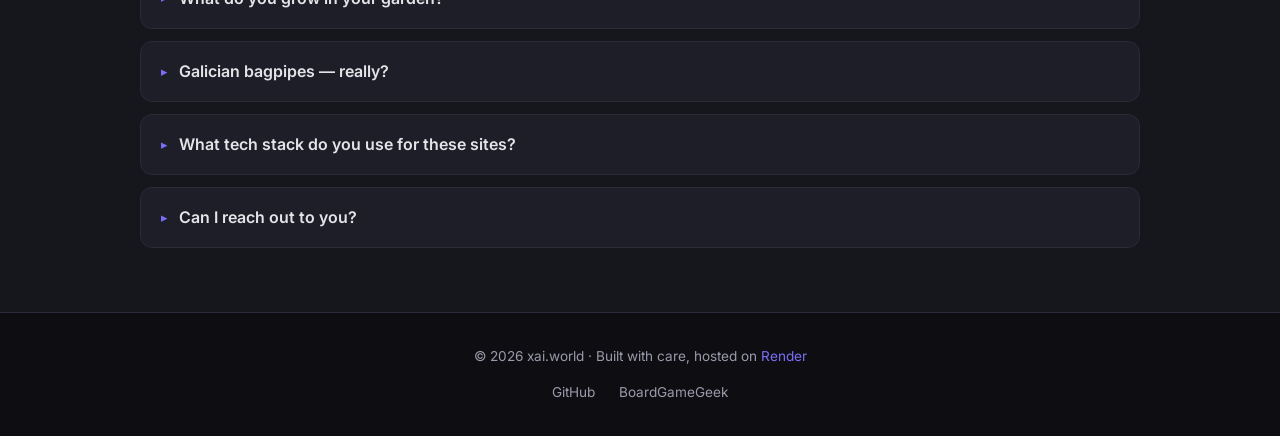
==== commit 773cc549: "Add bg-framework page rendering xai-framework.md, linked from main and boardgames pages Co-Authored-" ====
--- a/index.html
+++ b/index.html
@@ -208,6 +208,15 @@
         </p>
       </a>
 
+      <a href="/bg-framework/" class="world-card">
+        <span class="world-icon">🏗️</span>
+        <h3 data-en="BG Framework" data-es="Framework JdM">BG Framework</h3>
+        <p data-en="My architectural framework for building online async board games — event sourcing, composable rules, and more."
+           data-es="Mi framework arquitectónico para construir juegos de mesa async online — event sourcing, reglas componibles y más.">
+          My architectural framework for building online async board games — event sourcing, composable rules, and more.
+        </p>
+      </a>
+
       <a href="https://gardening.xai.world" class="world-card" target="_blank">
         <span class="world-icon">🌱</span>
         <h3 data-en="Gardening" data-es="Jardinería">Gardening</h3>
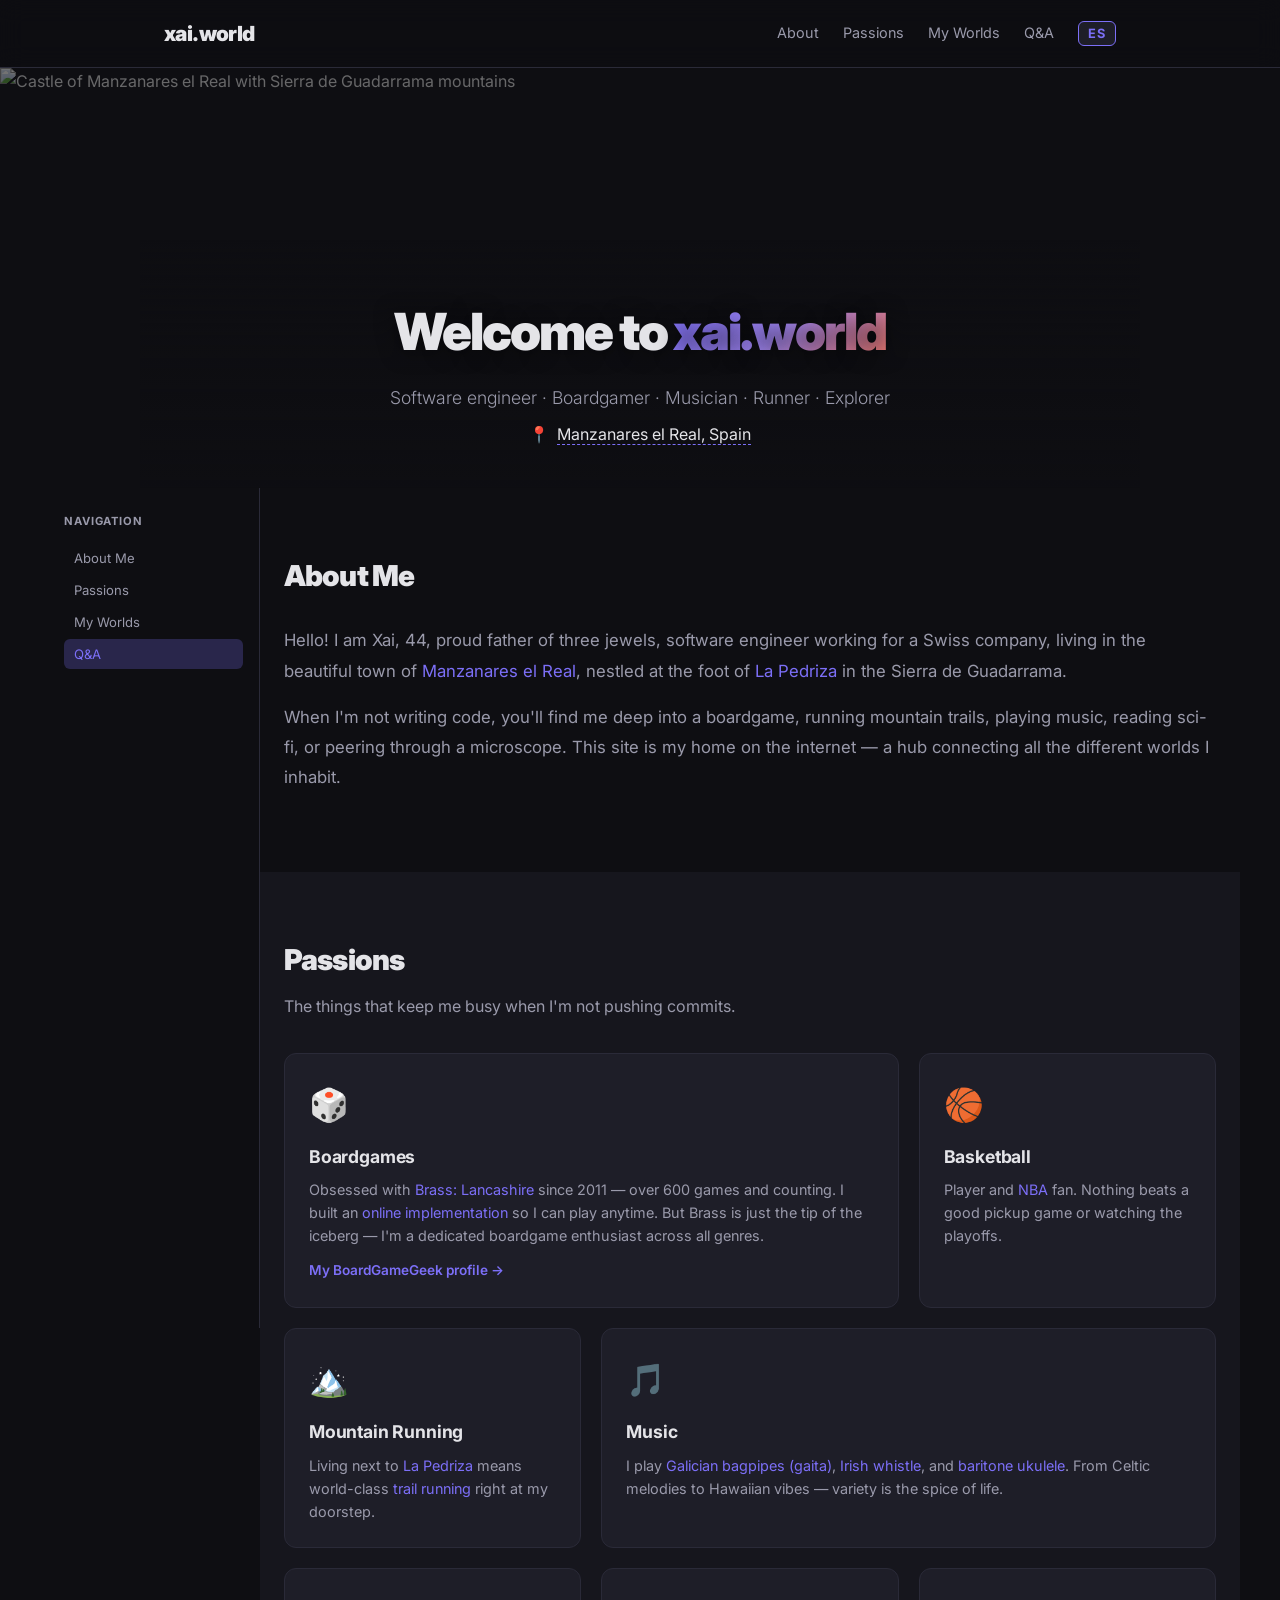
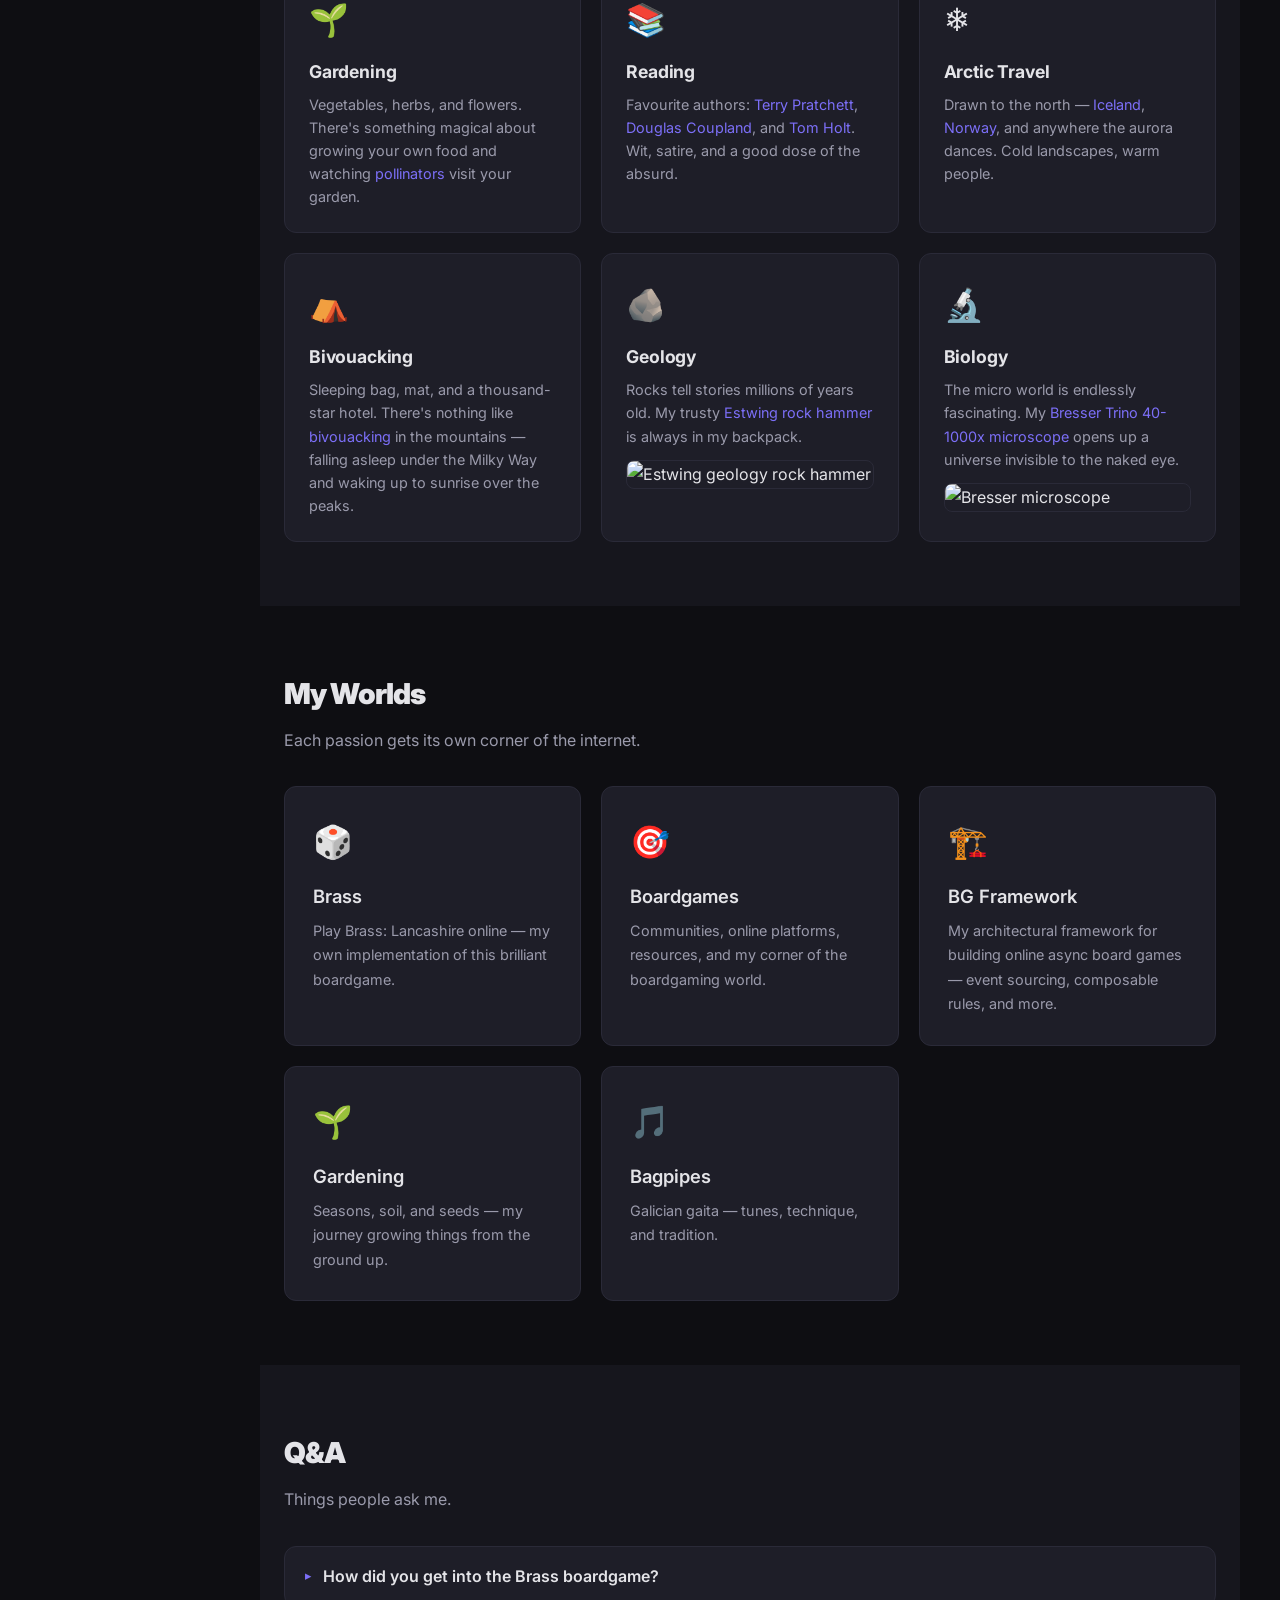
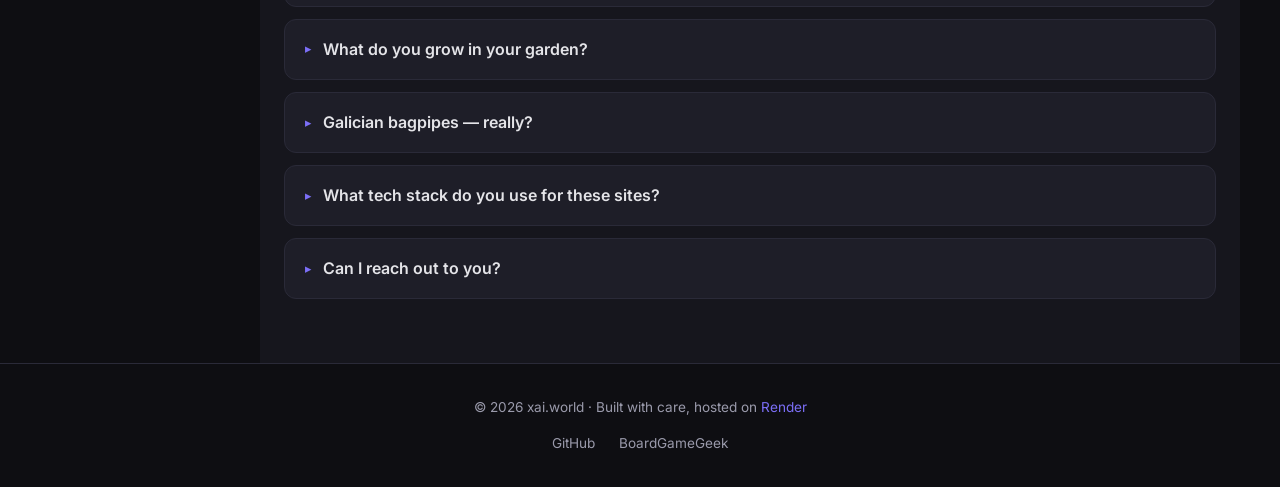
==== commit c2bf240a: "Add sticky left sidebar with navigation and scroll-spy to main page Co-Authored-By: Claude Opus 4.6 " ====
--- a/index.html
+++ b/index.html
@@ -47,6 +47,18 @@
     </div>
   </section>
 
+  <div class="page-layout">
+    <aside class="sidebar">
+      <div class="sidebar-title" data-en="Navigation" data-es="Navegación">Navigation</div>
+      <ul class="toc" id="toc">
+        <li><a href="#about" data-en="About Me" data-es="Sobre Mí">About Me</a></li>
+        <li><a href="#passions" data-en="Passions" data-es="Pasiones">Passions</a></li>
+        <li><a href="#worlds" data-en="My Worlds" data-es="Mis Mundos">My Worlds</a></li>
+        <li><a href="#qna" data-en="Q&amp;A" data-es="Preguntas">Q&amp;A</a></li>
+      </ul>
+    </aside>
+    <div class="page-main">
+
   <!-- ═══════════════ ABOUT ═══════════════ -->
   <section id="about" class="section">
     <h2 data-en="About Me" data-es="Sobre Mí">About Me</h2>
@@ -294,6 +306,9 @@
     </div>
   </section>
 
+    </div><!-- .page-main -->
+  </div><!-- .page-layout -->
+
   <footer>
     <p>&copy; 2026 xai.world · Built with care, hosted on <a href="https://render.com" target="_blank">Render</a></p>
     <div class="footer-links">
@@ -328,6 +343,24 @@
         });
       });
     })();
+
+    // Scroll-spy for sidebar
+    (function () {
+      var sections = document.querySelectorAll('.page-main > section[id]');
+      var tocLinks = document.querySelectorAll('#toc a');
+
+      var observer = new IntersectionObserver(function (entries) {
+        entries.forEach(function (entry) {
+          if (entry.isIntersecting) {
+            tocLinks.forEach(function (l) { l.classList.remove('active'); });
+            var active = document.querySelector('#toc a[href="#' + entry.target.id + '"]');
+            if (active) active.classList.add('active');
+          }
+        });
+      }, { rootMargin: '-80px 0px -60% 0px', threshold: 0 });
+
+      sections.forEach(function (s) { observer.observe(s); });
+    })();
   </script>
 
 </body>
--- a/style.css
+++ b/style.css
@@ -347,6 +347,70 @@
   font-size: 0.9rem;
 }
 
+/* ── Page Layout with Sidebar ── */
+.page-layout {
+  display: flex;
+  max-width: 1200px;
+  margin: 0 auto;
+}
+
+.sidebar {
+  width: 220px;
+  flex-shrink: 0;
+  position: sticky;
+  top: 60px;
+  align-self: flex-start;
+  height: calc(100vh - 60px);
+  overflow-y: auto;
+  padding: 1.5rem 1rem 2rem 1.5rem;
+  border-right: 1px solid var(--color-border);
+}
+
+.sidebar-title {
+  font-size: 0.7rem;
+  font-weight: 700;
+  text-transform: uppercase;
+  letter-spacing: 0.08em;
+  color: var(--color-text-muted);
+  margin-bottom: 0.75rem;
+}
+
+.sidebar .toc {
+  list-style: none;
+  padding: 0;
+  margin: 0;
+}
+
+.sidebar .toc li {
+  margin-bottom: 0.15rem;
+}
+
+.sidebar .toc a {
+  display: block;
+  padding: 0.35rem 0.6rem;
+  font-size: 0.82rem;
+  color: var(--color-text-muted);
+  border-radius: 6px;
+  transition: color 0.2s, background 0.2s;
+  line-height: 1.4;
+}
+
+.sidebar .toc a:hover {
+  color: var(--color-text);
+  background: var(--color-surface);
+  text-decoration: none;
+}
+
+.sidebar .toc a.active {
+  color: var(--color-accent);
+  background: var(--color-accent-glow);
+}
+
+.page-main {
+  flex: 1;
+  min-width: 0;
+}
+
 /* ── Q&A ── */
 .qna-list {
   display: flex;
@@ -422,6 +486,30 @@
 
 /* ── Responsive ── */
 @media (max-width: 768px) {
+  .page-layout {
+    flex-direction: column;
+  }
+
+  .sidebar {
+    position: relative;
+    top: 0;
+    width: 100%;
+    height: auto;
+    border-right: none;
+    border-bottom: 1px solid var(--color-border);
+    padding: 0.75rem 1.5rem;
+  }
+
+  .sidebar .toc {
+    display: flex;
+    flex-wrap: wrap;
+    gap: 0.25rem;
+  }
+
+  .sidebar .toc li {
+    margin-bottom: 0;
+  }
+
   .passions-grid {
     grid-template-columns: 1fr;
   }
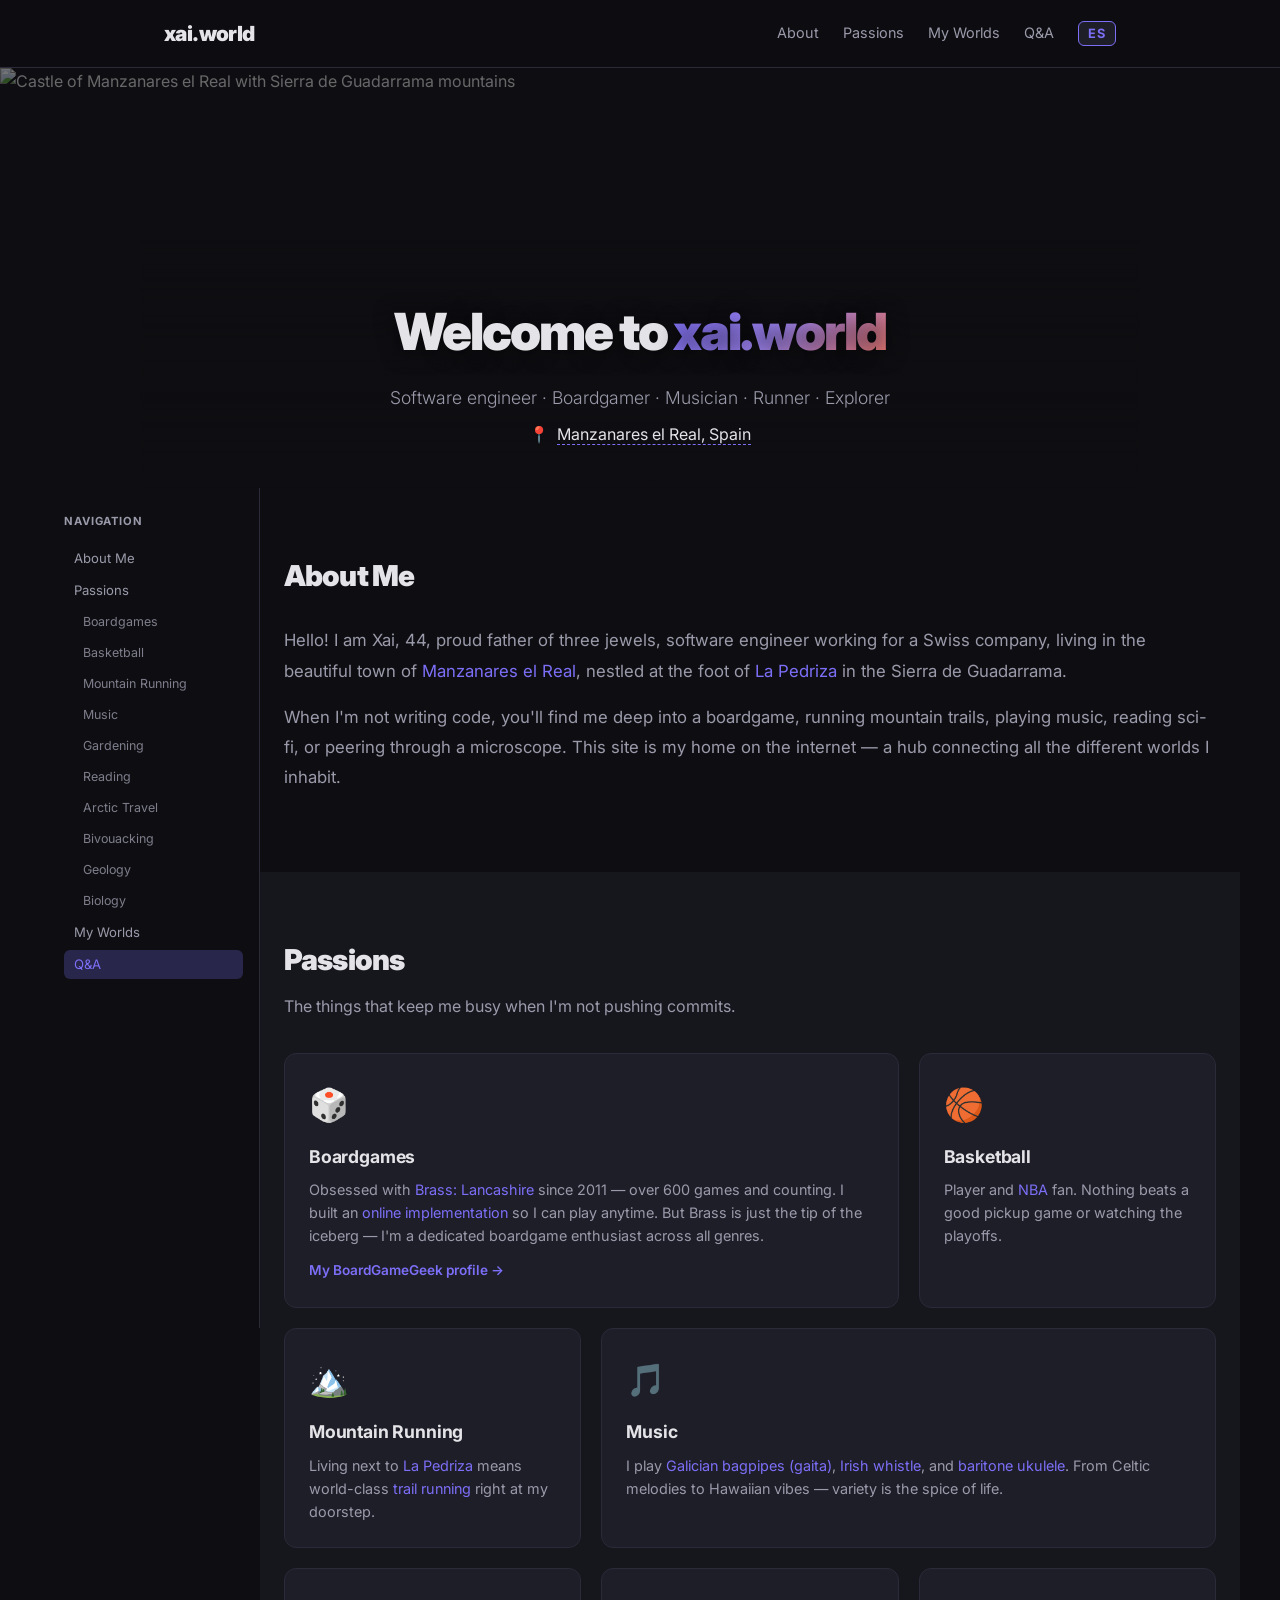
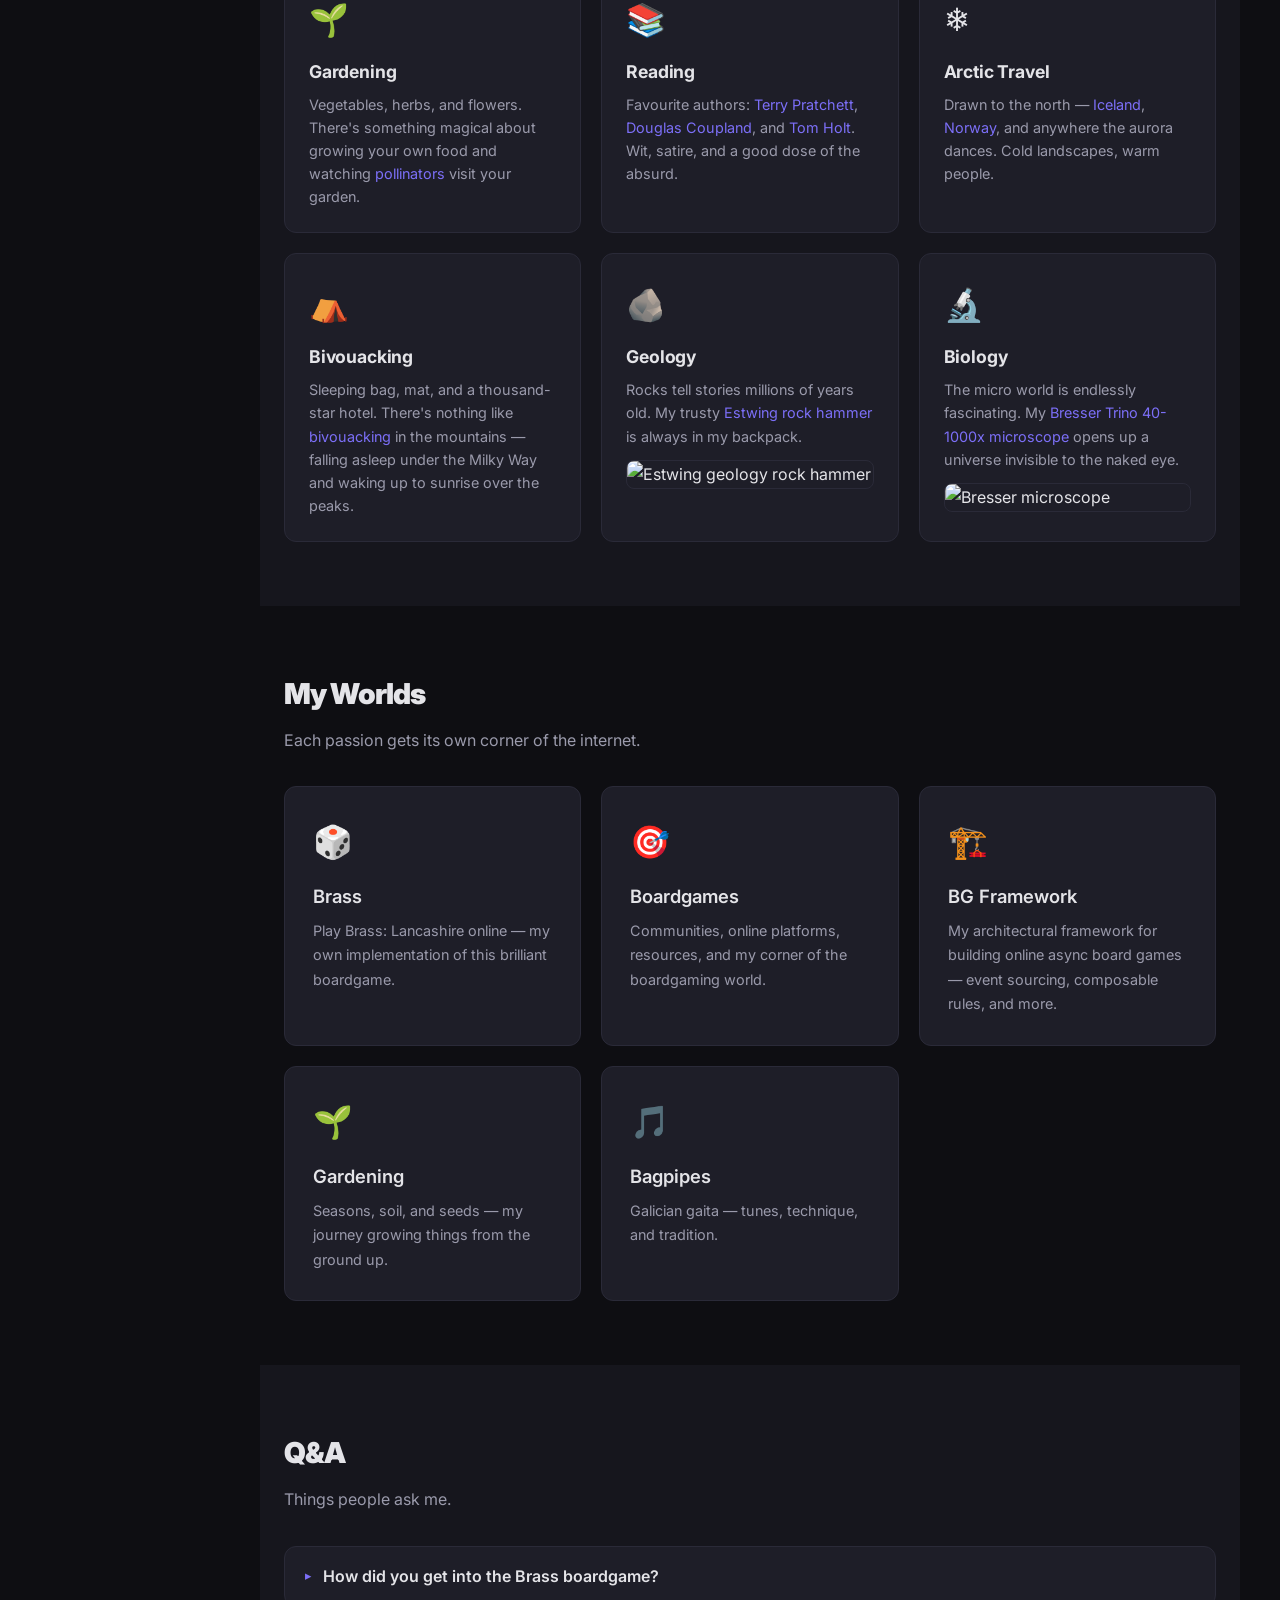
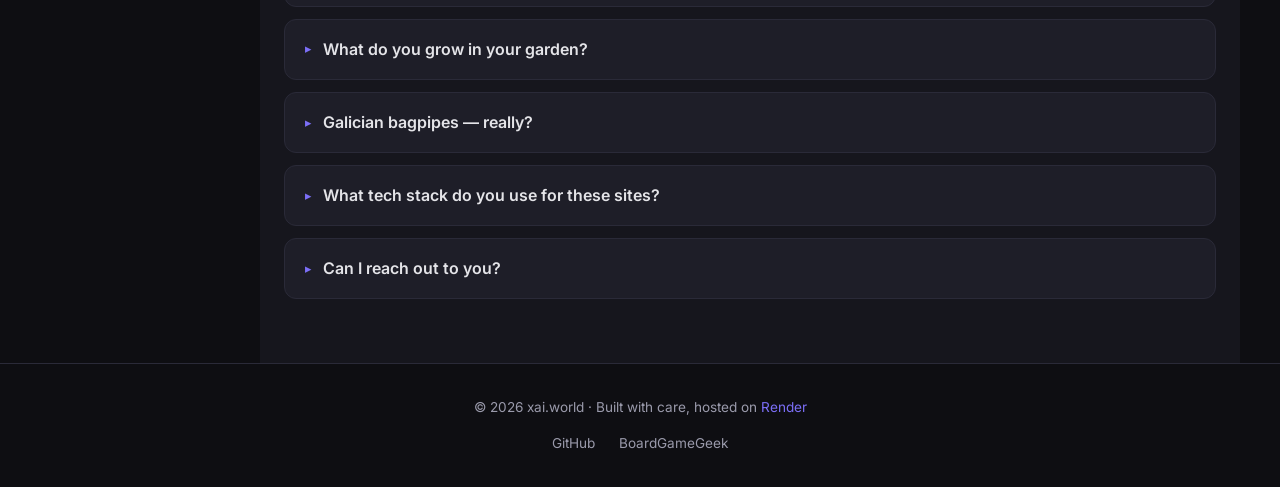
==== commit ff6fb518: "Add subsection links in sidebar for each passion card with scroll-spy Co-Authored-By: Claude Opus 4." ====
--- a/index.html
+++ b/index.html
@@ -53,6 +53,16 @@
       <ul class="toc" id="toc">
         <li><a href="#about" data-en="About Me" data-es="Sobre Mí">About Me</a></li>
         <li><a href="#passions" data-en="Passions" data-es="Pasiones">Passions</a></li>
+        <li class="toc-sub"><a href="#p-boardgames" data-en="Boardgames" data-es="Juegos de Mesa">Boardgames</a></li>
+        <li class="toc-sub"><a href="#p-basketball" data-en="Basketball" data-es="Baloncesto">Basketball</a></li>
+        <li class="toc-sub"><a href="#p-running" data-en="Mountain Running" data-es="Carreras de Montaña">Mountain Running</a></li>
+        <li class="toc-sub"><a href="#p-music" data-en="Music" data-es="Música">Music</a></li>
+        <li class="toc-sub"><a href="#p-gardening" data-en="Gardening" data-es="Jardinería">Gardening</a></li>
+        <li class="toc-sub"><a href="#p-reading" data-en="Reading" data-es="Lectura">Reading</a></li>
+        <li class="toc-sub"><a href="#p-travel" data-en="Arctic Travel" data-es="Viajes al Ártico">Arctic Travel</a></li>
+        <li class="toc-sub"><a href="#p-bivouacking" data-en="Bivouacking" data-es="Vivaqueo">Bivouacking</a></li>
+        <li class="toc-sub"><a href="#p-geology" data-en="Geology" data-es="Geología">Geology</a></li>
+        <li class="toc-sub"><a href="#p-biology" data-en="Biology" data-es="Biología">Biology</a></li>
         <li><a href="#worlds" data-en="My Worlds" data-es="Mis Mundos">My Worlds</a></li>
         <li><a href="#qna" data-en="Q&amp;A" data-es="Preguntas">Q&amp;A</a></li>
       </ul>
@@ -85,7 +95,7 @@
     <div class="passions-grid">
 
       <!-- Boardgames -->
-      <div class="passion-card passion-wide">
+      <div id="p-boardgames" class="passion-card passion-wide">
         <span class="passion-icon">🎲</span>
         <h3 data-en="Boardgames" data-es="Juegos de Mesa">Boardgames</h3>
         <p data-en="Obsessed with <a href='https://en.wikipedia.org/wiki/Brass:_Lancashire' target='_blank'>Brass: Lancashire</a> since 2011 — over 600 games and counting. I built an <a href='https://brass.xai.world' target='_blank'>online implementation</a> so I can play anytime. But Brass is just the tip of the iceberg — I'm a dedicated boardgame enthusiast across all genres."
@@ -97,7 +107,7 @@
       </div>
 
       <!-- Basketball -->
-      <div class="passion-card">
+      <div id="p-basketball" class="passion-card">
         <span class="passion-icon">🏀</span>
         <h3 data-en="Basketball" data-es="Baloncesto">Basketball</h3>
         <p data-en="Player and <a href='https://en.wikipedia.org/wiki/National_Basketball_Association' target='_blank'>NBA</a> fan. Nothing beats a good pickup game or watching the playoffs."
@@ -107,7 +117,7 @@
       </div>
 
       <!-- Mountain Running -->
-      <div class="passion-card">
+      <div id="p-running" class="passion-card">
         <span class="passion-icon">🏔️</span>
         <h3 data-en="Mountain Running" data-es="Carreras de Montaña">Mountain Running</h3>
         <p data-en="Living next to <a href='https://en.wikipedia.org/wiki/La_Pedriza' target='_blank'>La Pedriza</a> means world-class <a href='https://en.wikipedia.org/wiki/Trail_running' target='_blank'>trail running</a> right at my doorstep."
@@ -117,7 +127,7 @@
       </div>
 
       <!-- Music -->
-      <div class="passion-card passion-wide">
+      <div id="p-music" class="passion-card passion-wide">
         <span class="passion-icon">🎵</span>
         <h3 data-en="Music" data-es="Música">Music</h3>
         <p data-en="I play <a href='https://en.wikipedia.org/wiki/Galician_gaita' target='_blank'>Galician bagpipes (gaita)</a>, <a href='https://en.wikipedia.org/wiki/Tin_whistle' target='_blank'>Irish whistle</a>, and <a href='https://en.wikipedia.org/wiki/Ukulele#Baritone' target='_blank'>baritone ukulele</a>. From Celtic melodies to Hawaiian vibes — variety is the spice of life."
@@ -127,7 +137,7 @@
       </div>
 
       <!-- Gardening -->
-      <div class="passion-card">
+      <div id="p-gardening" class="passion-card">
         <span class="passion-icon">🌱</span>
         <h3 data-en="Gardening" data-es="Jardinería">Gardening</h3>
         <p data-en="Vegetables, herbs, and flowers. There's something magical about growing your own food and watching <a href='https://en.wikipedia.org/wiki/Pollinator' target='_blank'>pollinators</a> visit your garden."
@@ -137,7 +147,7 @@
       </div>
 
       <!-- Reading -->
-      <div class="passion-card">
+      <div id="p-reading" class="passion-card">
         <span class="passion-icon">📚</span>
         <h3 data-en="Reading" data-es="Lectura">Reading</h3>
         <p data-en="Favourite authors: <a href='https://en.wikipedia.org/wiki/Terry_Pratchett' target='_blank'>Terry Pratchett</a>, <a href='https://en.wikipedia.org/wiki/Douglas_Coupland' target='_blank'>Douglas Coupland</a>, and <a href='https://en.wikipedia.org/wiki/Tom_Holt' target='_blank'>Tom Holt</a>. Wit, satire, and a good dose of the absurd."
@@ -147,7 +157,7 @@
       </div>
 
       <!-- Arctic Travel -->
-      <div class="passion-card">
+      <div id="p-travel" class="passion-card">
         <span class="passion-icon">❄️</span>
         <h3 data-en="Arctic Travel" data-es="Viajes al Ártico">Arctic Travel</h3>
         <p data-en="Drawn to the north — <a href='https://en.wikipedia.org/wiki/Iceland' target='_blank'>Iceland</a>, <a href='https://en.wikipedia.org/wiki/Norway' target='_blank'>Norway</a>, and anywhere the aurora dances. Cold landscapes, warm people."
@@ -157,7 +167,7 @@
       </div>
 
       <!-- Bivouacking -->
-      <div class="passion-card">
+      <div id="p-bivouacking" class="passion-card">
         <span class="passion-icon">⛺</span>
         <h3 data-en="Bivouacking" data-es="Vivaqueo">Bivouacking</h3>
         <p data-en="Sleeping bag, mat, and a thousand-star hotel. There's nothing like <a href='https://en.wikipedia.org/wiki/Bivouac_shelter' target='_blank'>bivouacking</a> in the mountains — falling asleep under the Milky Way and waking up to sunrise over the peaks."
@@ -167,7 +177,7 @@
       </div>
 
       <!-- Geology -->
-      <div class="passion-card passion-has-img">
+      <div id="p-geology" class="passion-card passion-has-img">
         <span class="passion-icon">🪨</span>
         <h3 data-en="Geology" data-es="Geología">Geology</h3>
         <p data-en="Rocks tell stories millions of years old. My trusty <a href='https://en.wikipedia.org/wiki/Geological_hammer' target='_blank'>Estwing rock hammer</a> is always in my backpack."
@@ -179,7 +189,7 @@
       </div>
 
       <!-- Biology -->
-      <div class="passion-card passion-has-img">
+      <div id="p-biology" class="passion-card passion-has-img">
         <span class="passion-icon">🔬</span>
         <h3 data-en="Biology" data-es="Biología">Biology</h3>
         <p data-en="The micro world is endlessly fascinating. My <a href='https://en.wikipedia.org/wiki/Optical_microscope' target='_blank'>Bresser Trino 40-1000x microscope</a> opens up a universe invisible to the naked eye."
@@ -346,7 +356,7 @@
 
     // Scroll-spy for sidebar
     (function () {
-      var sections = document.querySelectorAll('.page-main > section[id]');
+      var targets = document.querySelectorAll('.page-main > section[id], [id^="p-"]');
       var tocLinks = document.querySelectorAll('#toc a');
 
       var observer = new IntersectionObserver(function (entries) {
@@ -359,7 +369,7 @@
         });
       }, { rootMargin: '-80px 0px -60% 0px', threshold: 0 });
 
-      sections.forEach(function (s) { observer.observe(s); });
+      targets.forEach(function (t) { observer.observe(t); });
     })();
   </script>
 
--- a/style.css
+++ b/style.css
@@ -406,6 +406,18 @@
   background: var(--color-accent-glow);
 }
 
+.sidebar .toc .toc-sub a {
+  padding-left: 1.2rem;
+  font-size: 0.78rem;
+  color: var(--color-text-muted);
+  opacity: 0.8;
+}
+
+.sidebar .toc .toc-sub a:hover,
+.sidebar .toc .toc-sub a.active {
+  opacity: 1;
+}
+
 .page-main {
   flex: 1;
   min-width: 0;
@@ -510,6 +522,10 @@
     margin-bottom: 0;
   }
 
+  .sidebar .toc .toc-sub {
+    display: none;
+  }
+
   .passions-grid {
     grid-template-columns: 1fr;
   }
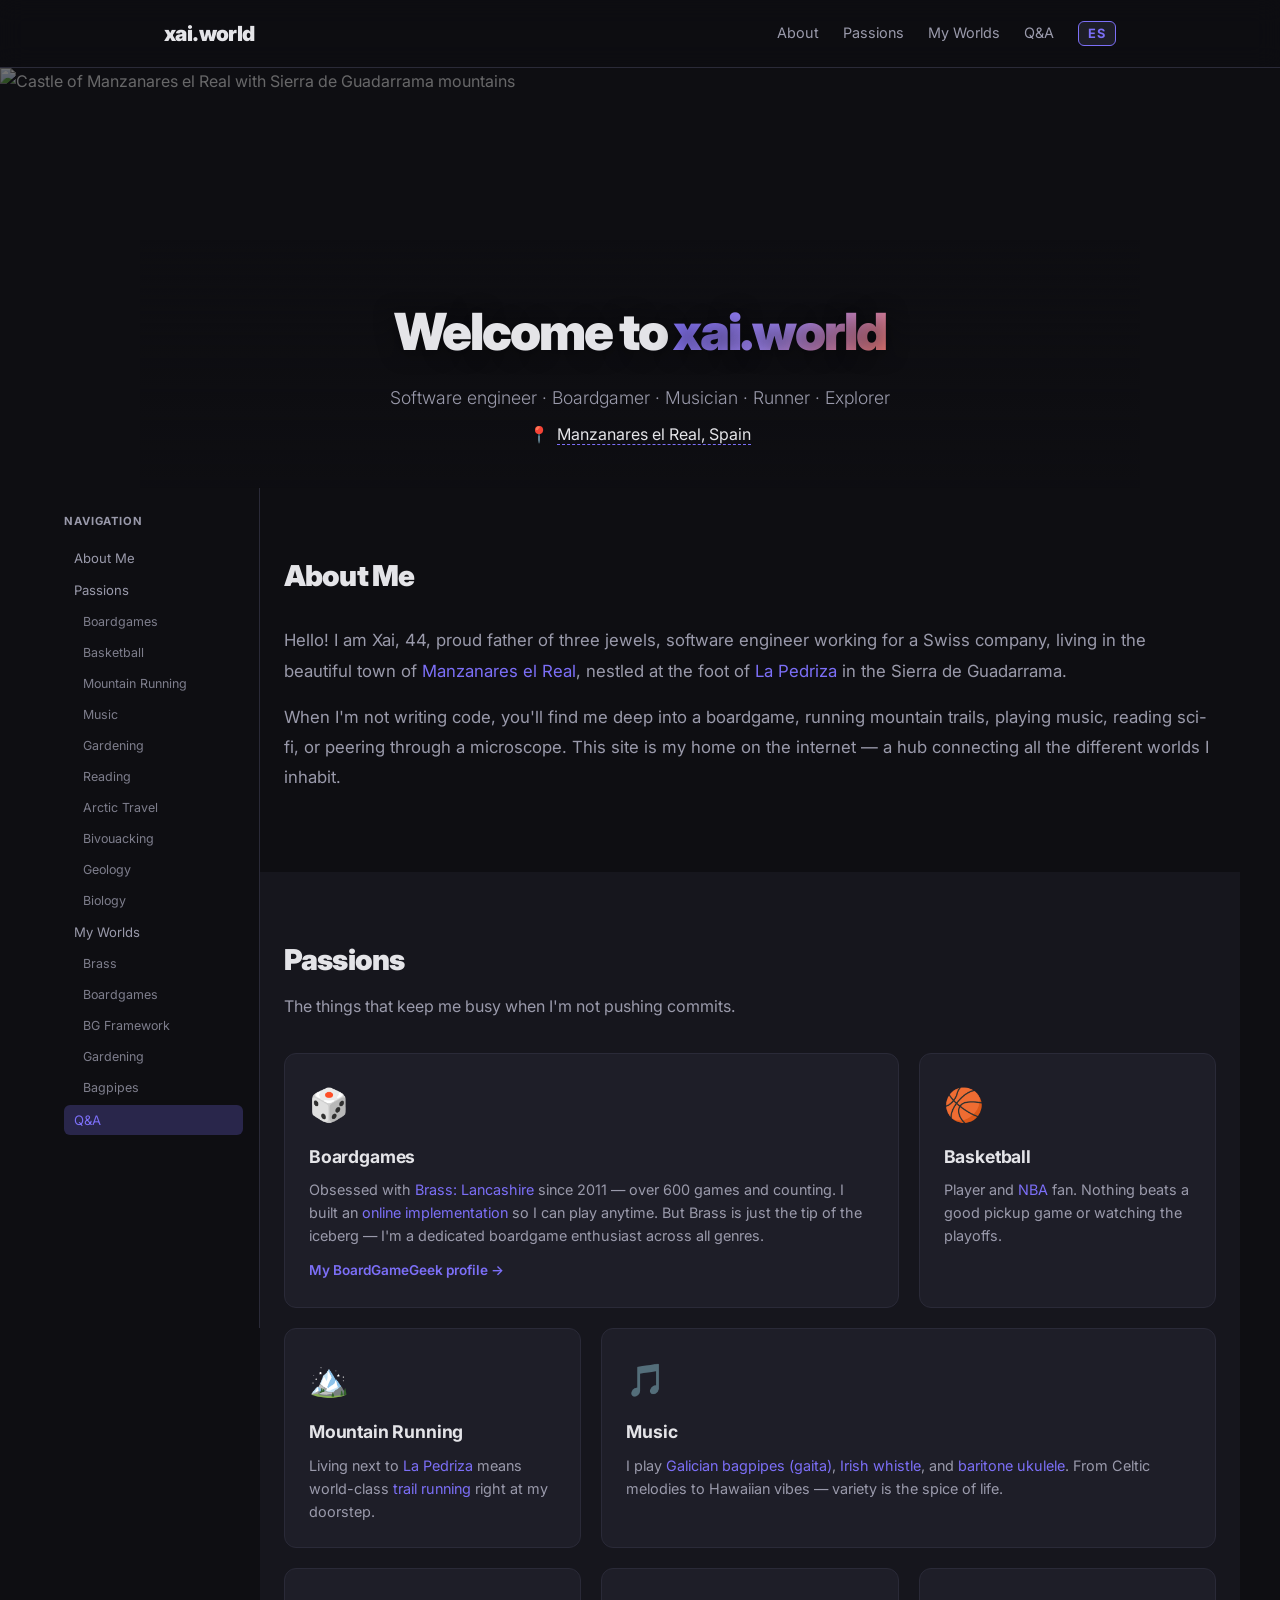
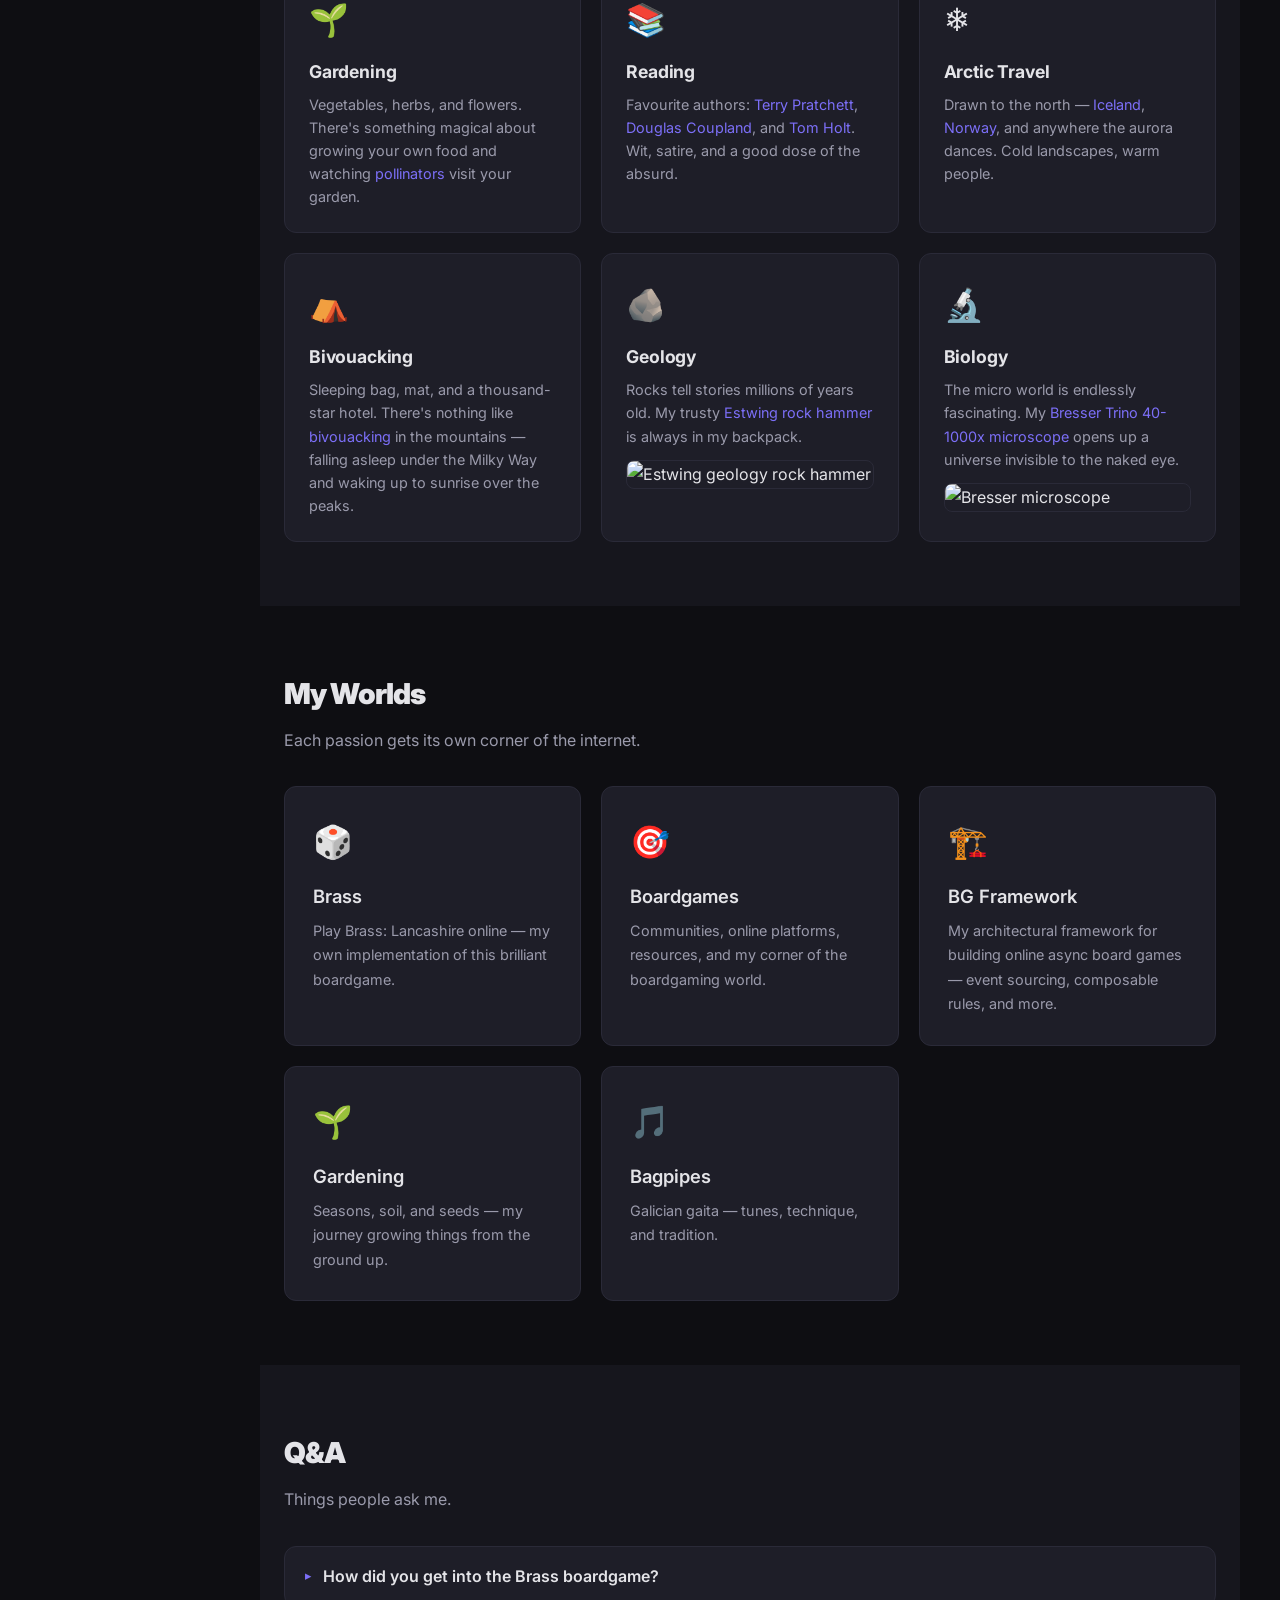
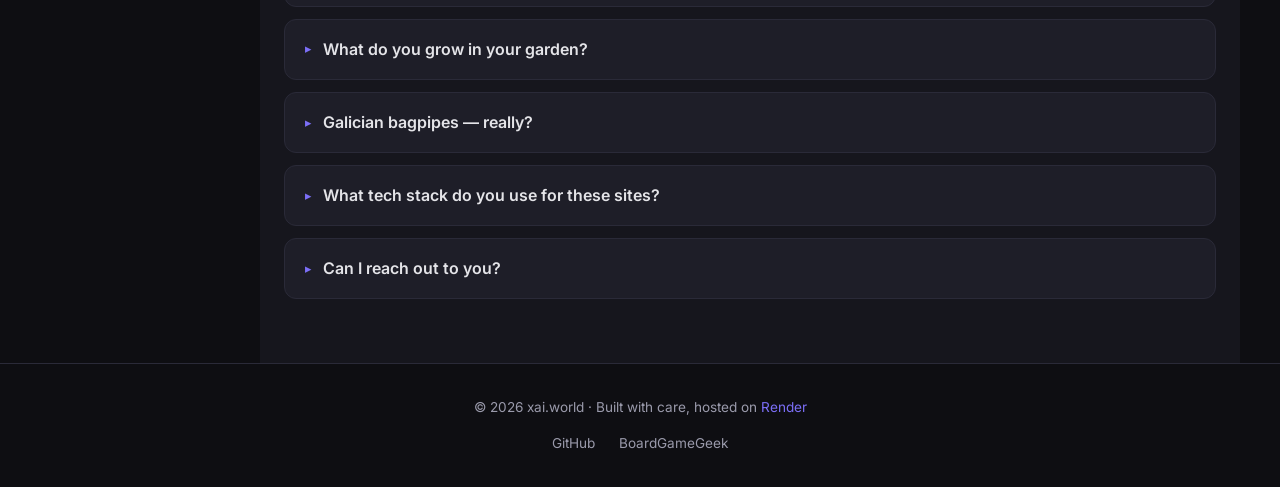
==== commit 19070206: "Add My Worlds subsections to sidebar navigation Co-Authored-By: Claude Opus 4.6 <noreply@anthropic.c" ====
--- a/index.html
+++ b/index.html
@@ -64,6 +64,11 @@
         <li class="toc-sub"><a href="#p-geology" data-en="Geology" data-es="Geología">Geology</a></li>
         <li class="toc-sub"><a href="#p-biology" data-en="Biology" data-es="Biología">Biology</a></li>
         <li><a href="#worlds" data-en="My Worlds" data-es="Mis Mundos">My Worlds</a></li>
+        <li class="toc-sub"><a href="#w-brass">Brass</a></li>
+        <li class="toc-sub"><a href="#w-boardgames" data-en="Boardgames" data-es="Juegos de Mesa">Boardgames</a></li>
+        <li class="toc-sub"><a href="#w-framework" data-en="BG Framework" data-es="Framework JdM">BG Framework</a></li>
+        <li class="toc-sub"><a href="#w-gardening" data-en="Gardening" data-es="Jardinería">Gardening</a></li>
+        <li class="toc-sub"><a href="#w-bagpipes" data-en="Bagpipes" data-es="Gaitas">Bagpipes</a></li>
         <li><a href="#qna" data-en="Q&amp;A" data-es="Preguntas">Q&amp;A</a></li>
       </ul>
     </aside>
@@ -212,7 +217,7 @@
     </p>
     <div class="worlds-grid">
 
-      <a href="https://brass.xai.world" class="world-card" target="_blank">
+      <a id="w-brass" href="https://brass.xai.world" class="world-card" target="_blank">
         <span class="world-icon">🎲</span>
         <h3>Brass</h3>
         <p data-en="Play Brass: Lancashire online — my own implementation of this brilliant boardgame."
@@ -221,7 +226,7 @@
         </p>
       </a>
 
-      <a href="/boardgames/" class="world-card">
+      <a id="w-boardgames" href="/boardgames/" class="world-card">
         <span class="world-icon">🎯</span>
         <h3 data-en="Boardgames" data-es="Juegos de Mesa">Boardgames</h3>
         <p data-en="Communities, online platforms, resources, and my corner of the boardgaming world."
@@ -230,7 +235,7 @@
         </p>
       </a>
 
-      <a href="/bg-framework/" class="world-card">
+      <a id="w-framework" href="/bg-framework/" class="world-card">
         <span class="world-icon">🏗️</span>
         <h3 data-en="BG Framework" data-es="Framework JdM">BG Framework</h3>
         <p data-en="My architectural framework for building online async board games — event sourcing, composable rules, and more."
@@ -239,7 +244,7 @@
         </p>
       </a>
 
-      <a href="https://gardening.xai.world" class="world-card" target="_blank">
+      <a id="w-gardening" href="https://gardening.xai.world" class="world-card" target="_blank">
         <span class="world-icon">🌱</span>
         <h3 data-en="Gardening" data-es="Jardinería">Gardening</h3>
         <p data-en="Seasons, soil, and seeds — my journey growing things from the ground up."
@@ -248,7 +253,7 @@
         </p>
       </a>
 
-      <a href="https://bagpipes.xai.world" class="world-card" target="_blank">
+      <a id="w-bagpipes" href="https://bagpipes.xai.world" class="world-card" target="_blank">
         <span class="world-icon">🎵</span>
         <h3 data-en="Bagpipes" data-es="Gaitas">Bagpipes</h3>
         <p data-en="Galician gaita — tunes, technique, and tradition."
@@ -356,7 +361,7 @@
 
     // Scroll-spy for sidebar
     (function () {
-      var targets = document.querySelectorAll('.page-main > section[id], [id^="p-"]');
+      var targets = document.querySelectorAll('.page-main > section[id], [id^="p-"], [id^="w-"]');
       var tocLinks = document.querySelectorAll('#toc a');
 
       var observer = new IntersectionObserver(function (entries) {
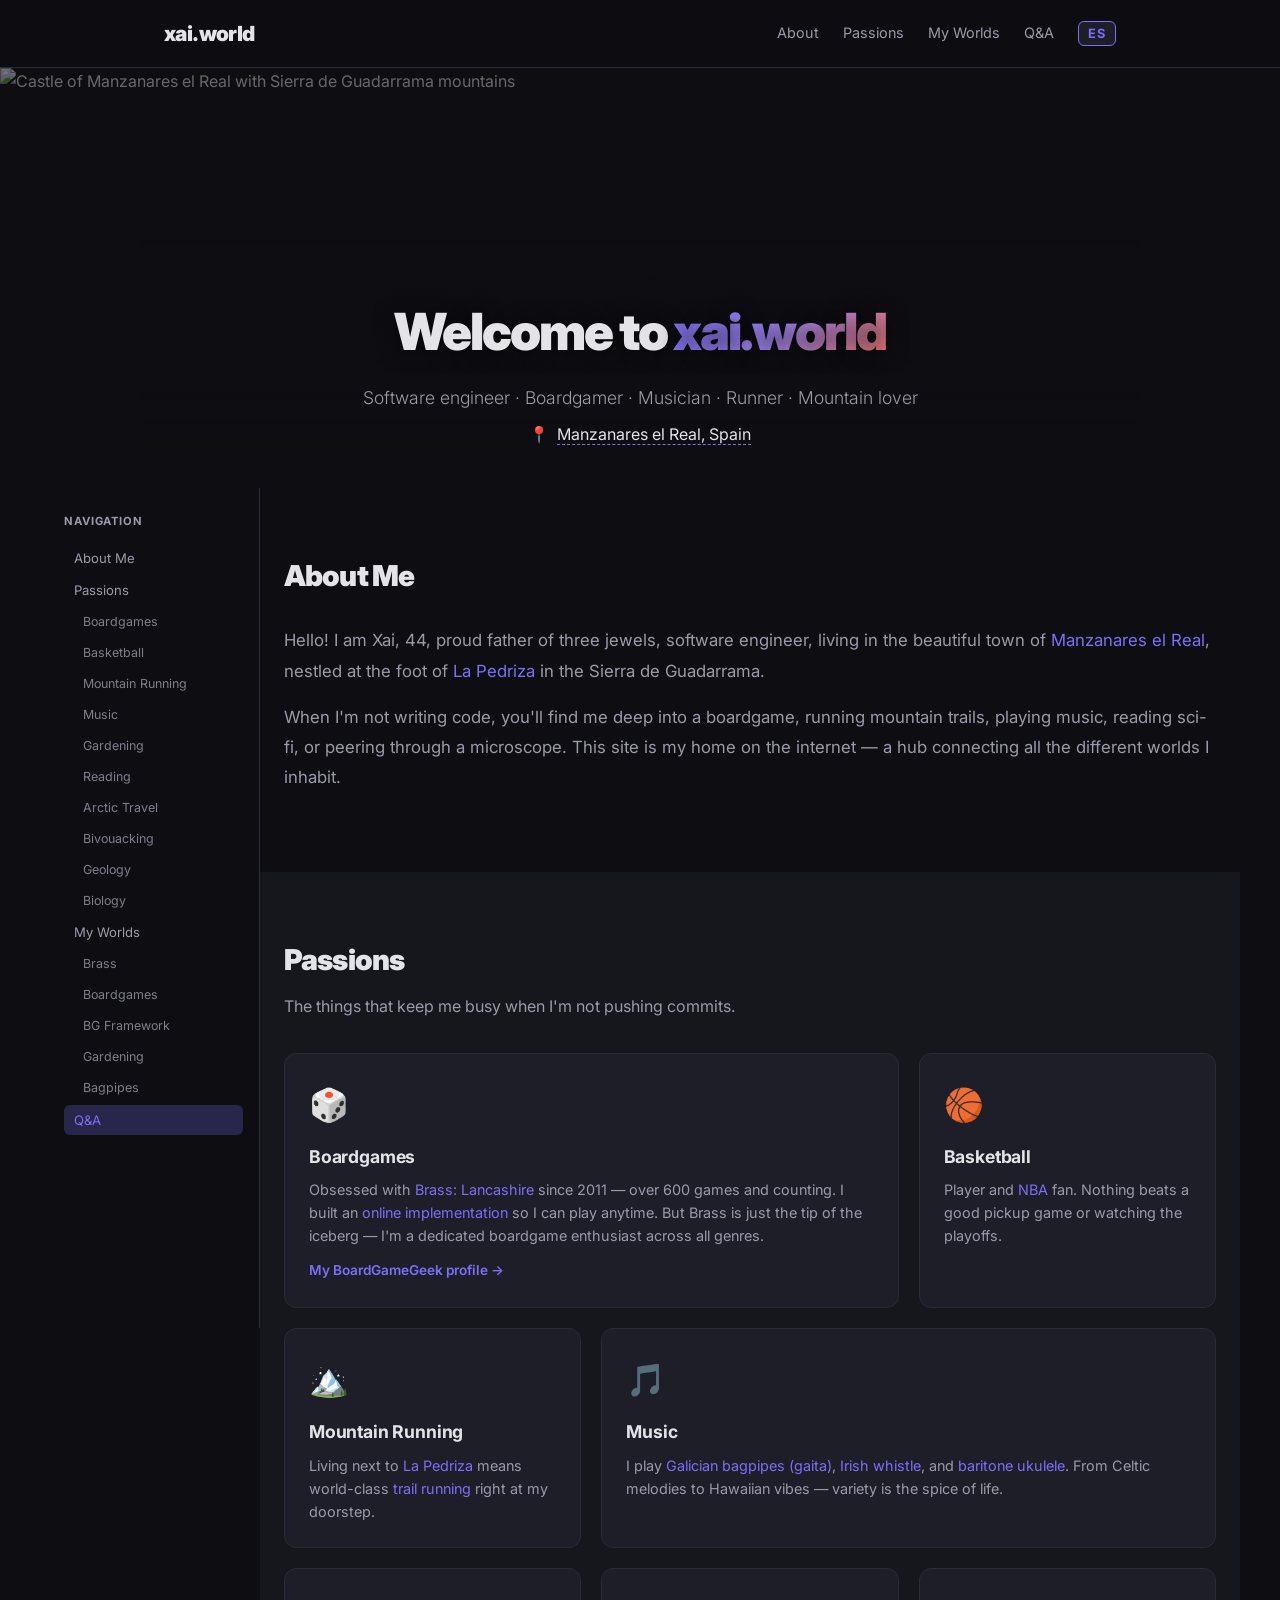
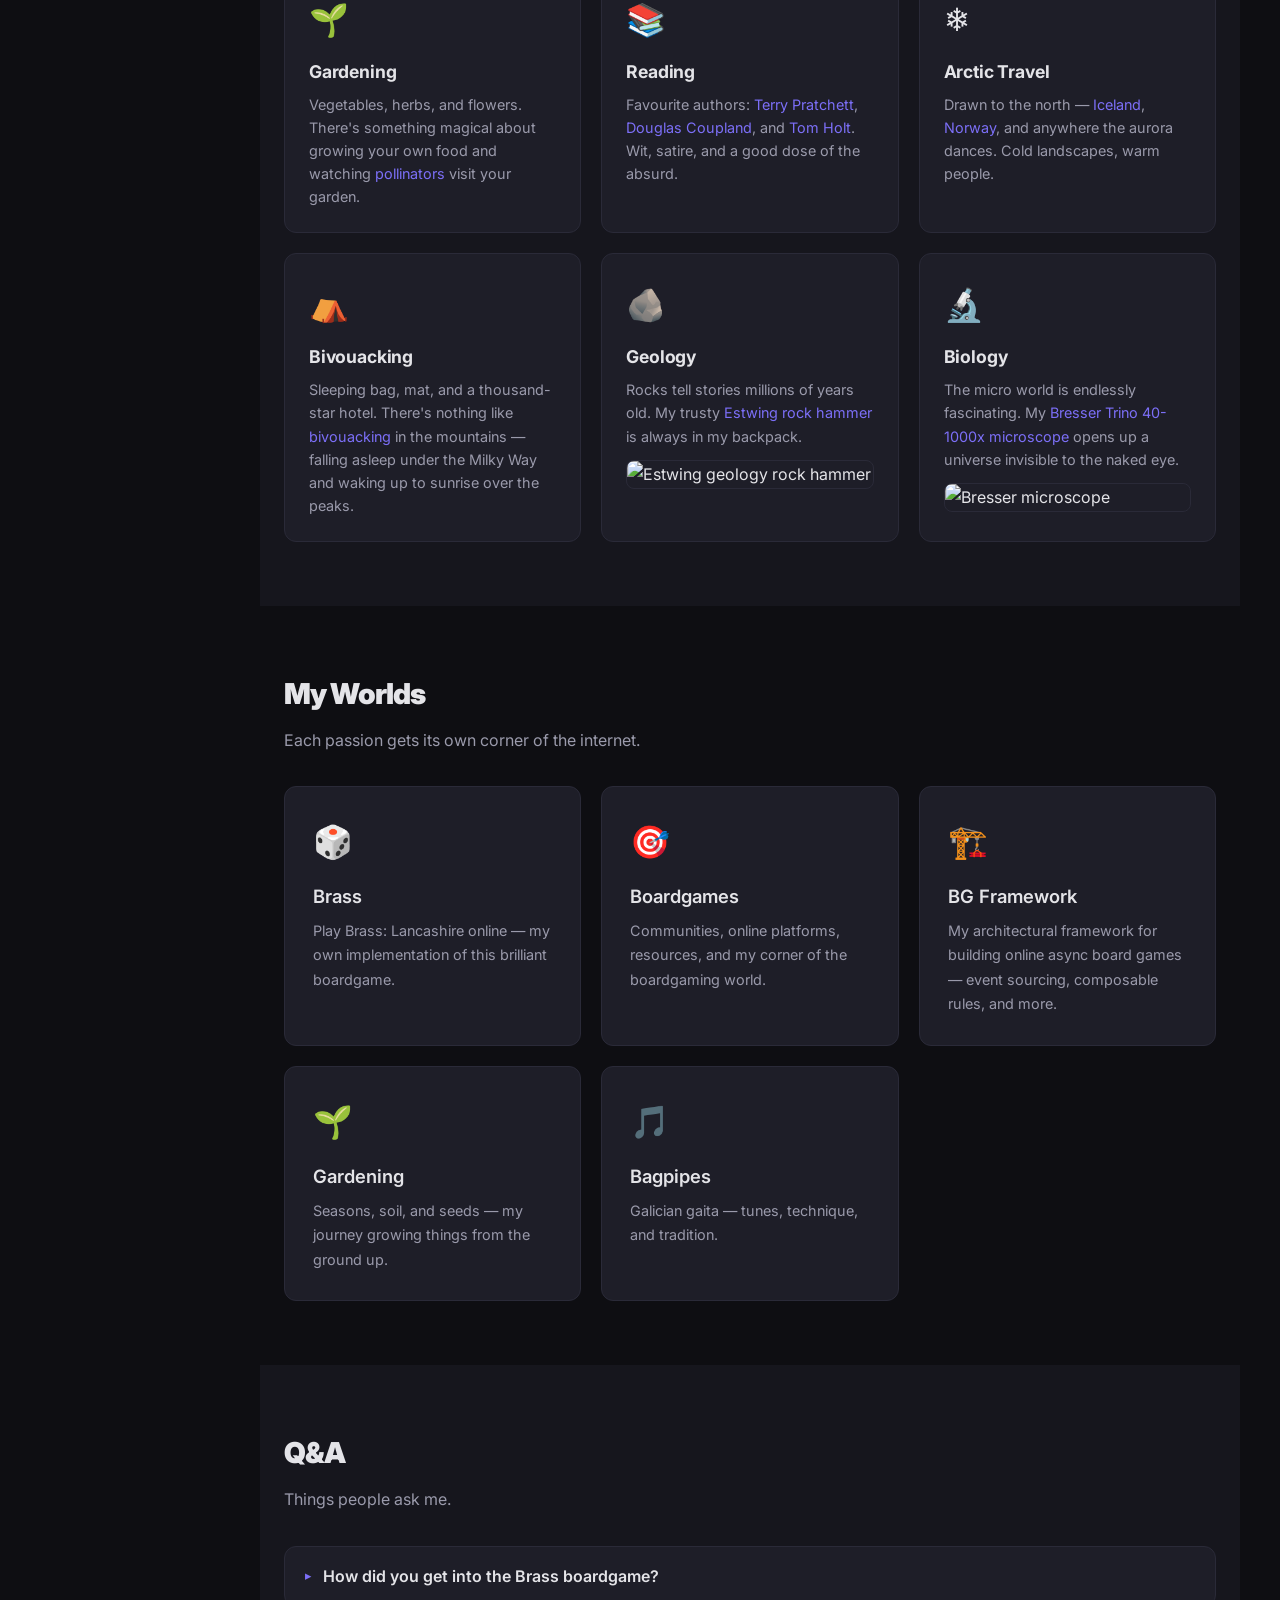
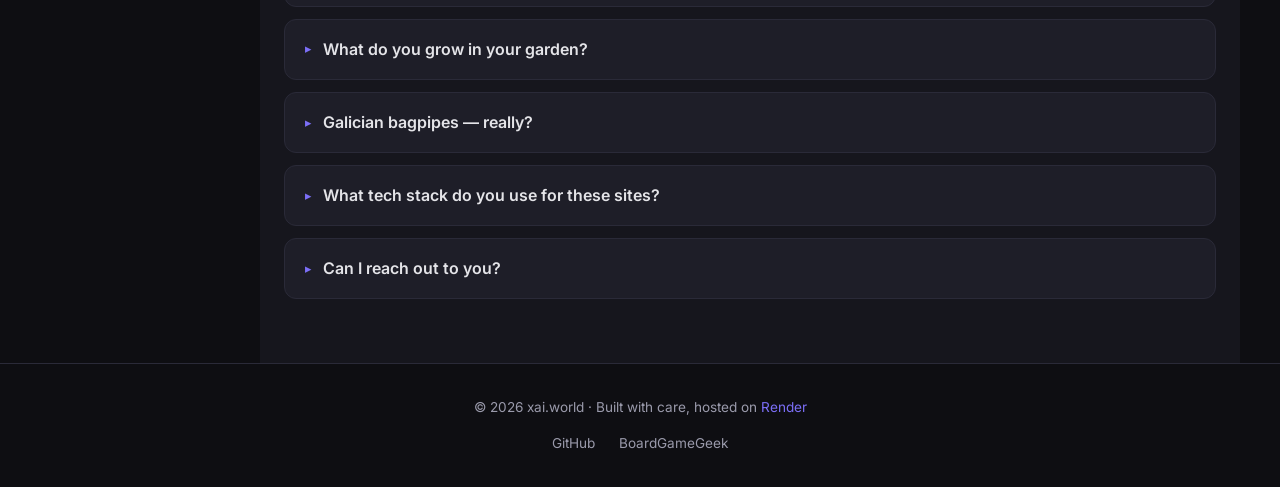
==== commit 219a8ce9: "Change Explorer to Mountain lover, remove Swiss company mention Co-Authored-By: Claude Opus 4.6 <nor" ====
--- a/index.html
+++ b/index.html
@@ -32,9 +32,9 @@
     </div>
     <div class="hero-content">
       <h1>Welcome to <span class="highlight">xai.world</span></h1>
-      <p class="tagline" data-en="Software engineer · Boardgamer · Musician · Runner · Explorer"
-         data-es="Ingeniero de software · Jugador de mesa · Músico · Corredor · Explorador">
-        Software engineer · Boardgamer · Musician · Runner · Explorer
+      <p class="tagline" data-en="Software engineer · Boardgamer · Musician · Runner · Mountain lover"
+         data-es="Ingeniero de software · Jugador de mesa · Músico · Corredor · Amante de la montaña">
+        Software engineer · Boardgamer · Musician · Runner · Mountain lover
       </p>
       <p class="hero-location">
         <span class="location-pin">📍</span>
@@ -78,9 +78,9 @@
   <section id="about" class="section">
     <h2 data-en="About Me" data-es="Sobre Mí">About Me</h2>
     <div class="about-content">
-      <p data-en="Hello! I am Xai, 44, proud father of three jewels, software engineer working for a Swiss company, living in the beautiful town of <a href='https://en.wikipedia.org/wiki/Manzanares_el_Real' target='_blank'>Manzanares el Real</a>, nestled at the foot of <a href='https://en.wikipedia.org/wiki/La_Pedriza' target='_blank'>La Pedriza</a> in the Sierra de Guadarrama."
-         data-es="¡Hola! Soy Xai, 44 años, orgulloso padre de tres joyas, ingeniero de software en una empresa suiza, viviendo en el precioso pueblo de <a href='https://es.wikipedia.org/wiki/Manzanares_el_Real' target='_blank'>Manzanares el Real</a>, al pie de <a href='https://es.wikipedia.org/wiki/La_Pedriza' target='_blank'>La Pedriza</a> en la Sierra de Guadarrama.">
-        Hello! I am Xai, 44, proud father of three jewels, software engineer working for a Swiss company, living in the beautiful town of <a href="https://en.wikipedia.org/wiki/Manzanares_el_Real" target="_blank">Manzanares el Real</a>, nestled at the foot of <a href="https://en.wikipedia.org/wiki/La_Pedriza" target="_blank">La Pedriza</a> in the Sierra de Guadarrama.
+      <p data-en="Hello! I am Xai, 44, proud father of three jewels, software engineer, living in the beautiful town of <a href='https://en.wikipedia.org/wiki/Manzanares_el_Real' target='_blank'>Manzanares el Real</a>, nestled at the foot of <a href='https://en.wikipedia.org/wiki/La_Pedriza' target='_blank'>La Pedriza</a> in the Sierra de Guadarrama."
+         data-es="¡Hola! Soy Xai, 44 años, orgulloso padre de tres joyas, ingeniero de software, viviendo en el precioso pueblo de <a href='https://es.wikipedia.org/wiki/Manzanares_el_Real' target='_blank'>Manzanares el Real</a>, al pie de <a href='https://es.wikipedia.org/wiki/La_Pedriza' target='_blank'>La Pedriza</a> en la Sierra de Guadarrama.">
+        Hello! I am Xai, 44, proud father of three jewels, software engineer, living in the beautiful town of <a href="https://en.wikipedia.org/wiki/Manzanares_el_Real" target="_blank">Manzanares el Real</a>, nestled at the foot of <a href="https://en.wikipedia.org/wiki/La_Pedriza" target="_blank">La Pedriza</a> in the Sierra de Guadarrama.
       </p>
       <p data-en="When I'm not writing code, you'll find me deep into a boardgame, running mountain trails, playing music, reading sci-fi, or peering through a microscope. This site is my home on the internet — a hub connecting all the different worlds I inhabit."
          data-es="Cuando no estoy programando, me encontrarás metido en un juego de mesa, corriendo por senderos de montaña, tocando música, leyendo ciencia ficción, o mirando por un microscopio. Esta web es mi hogar en internet — un punto de encuentro de todos los mundos que habito.">
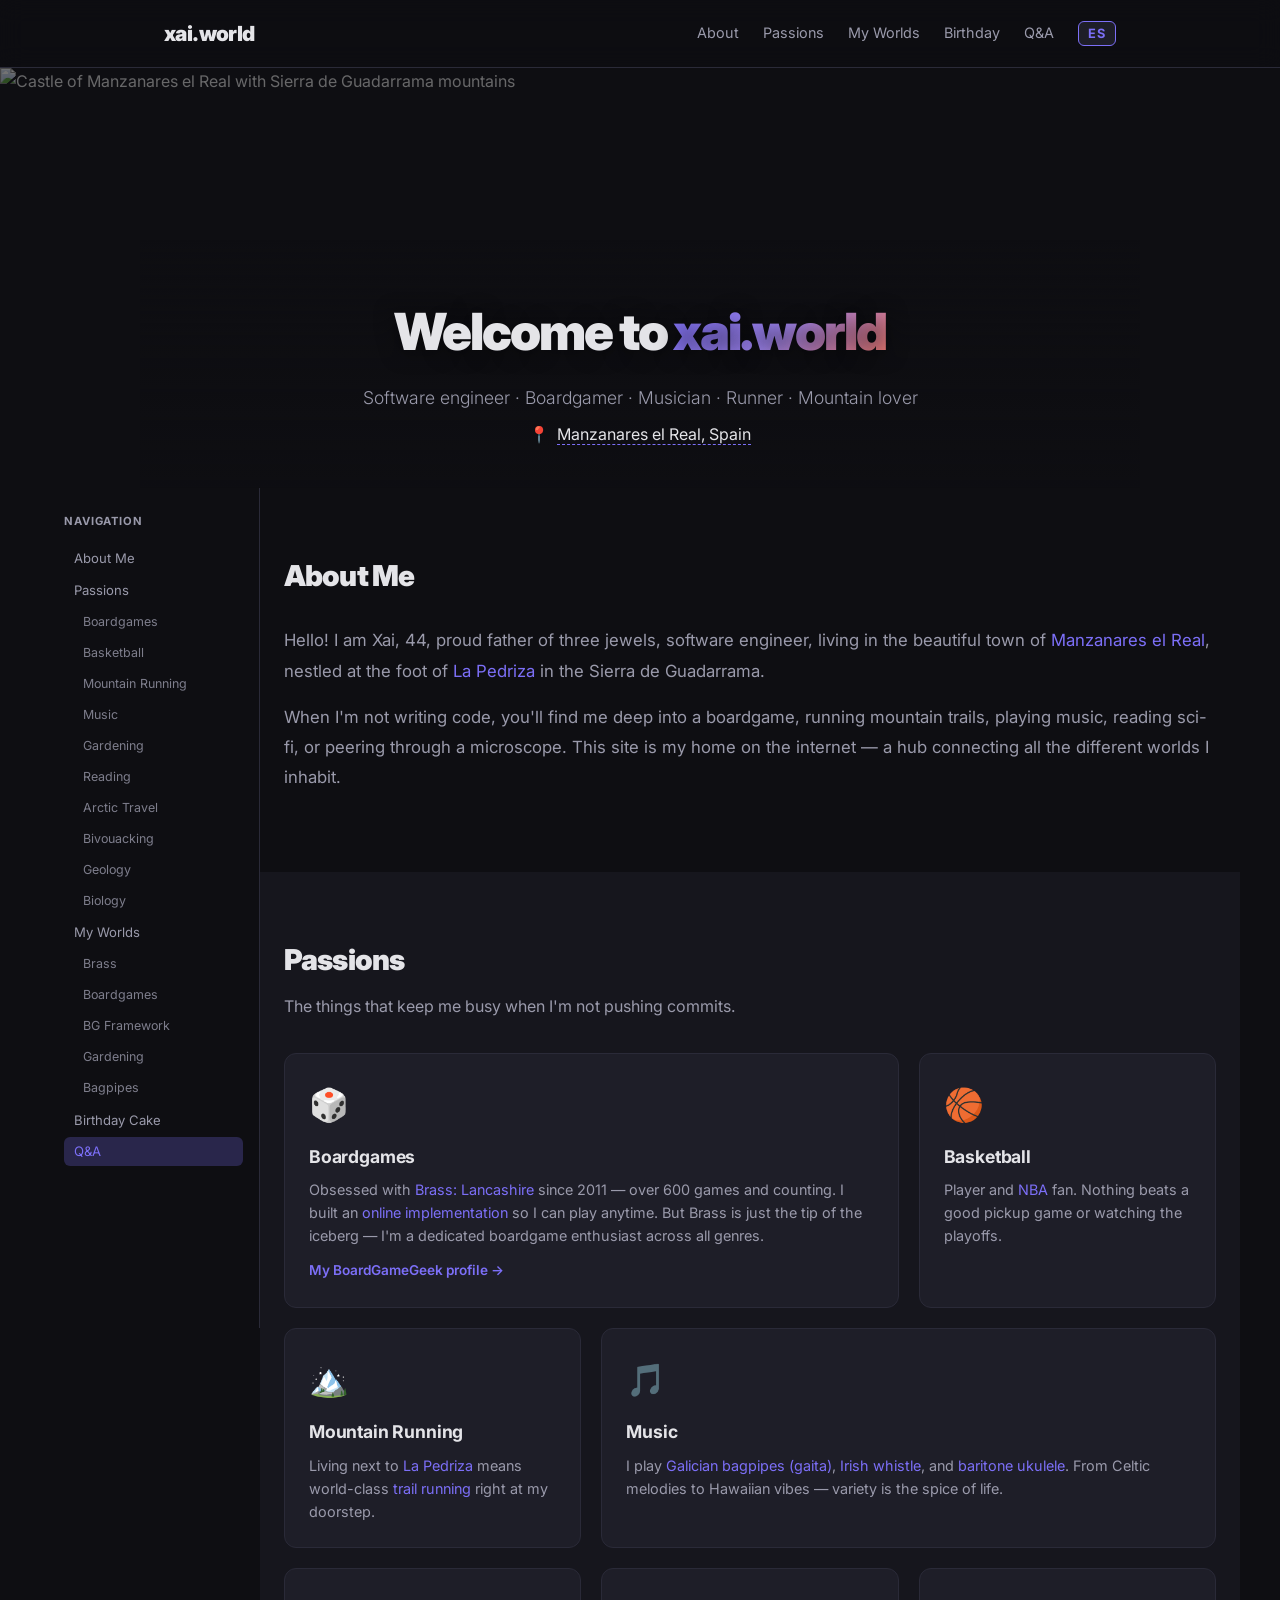
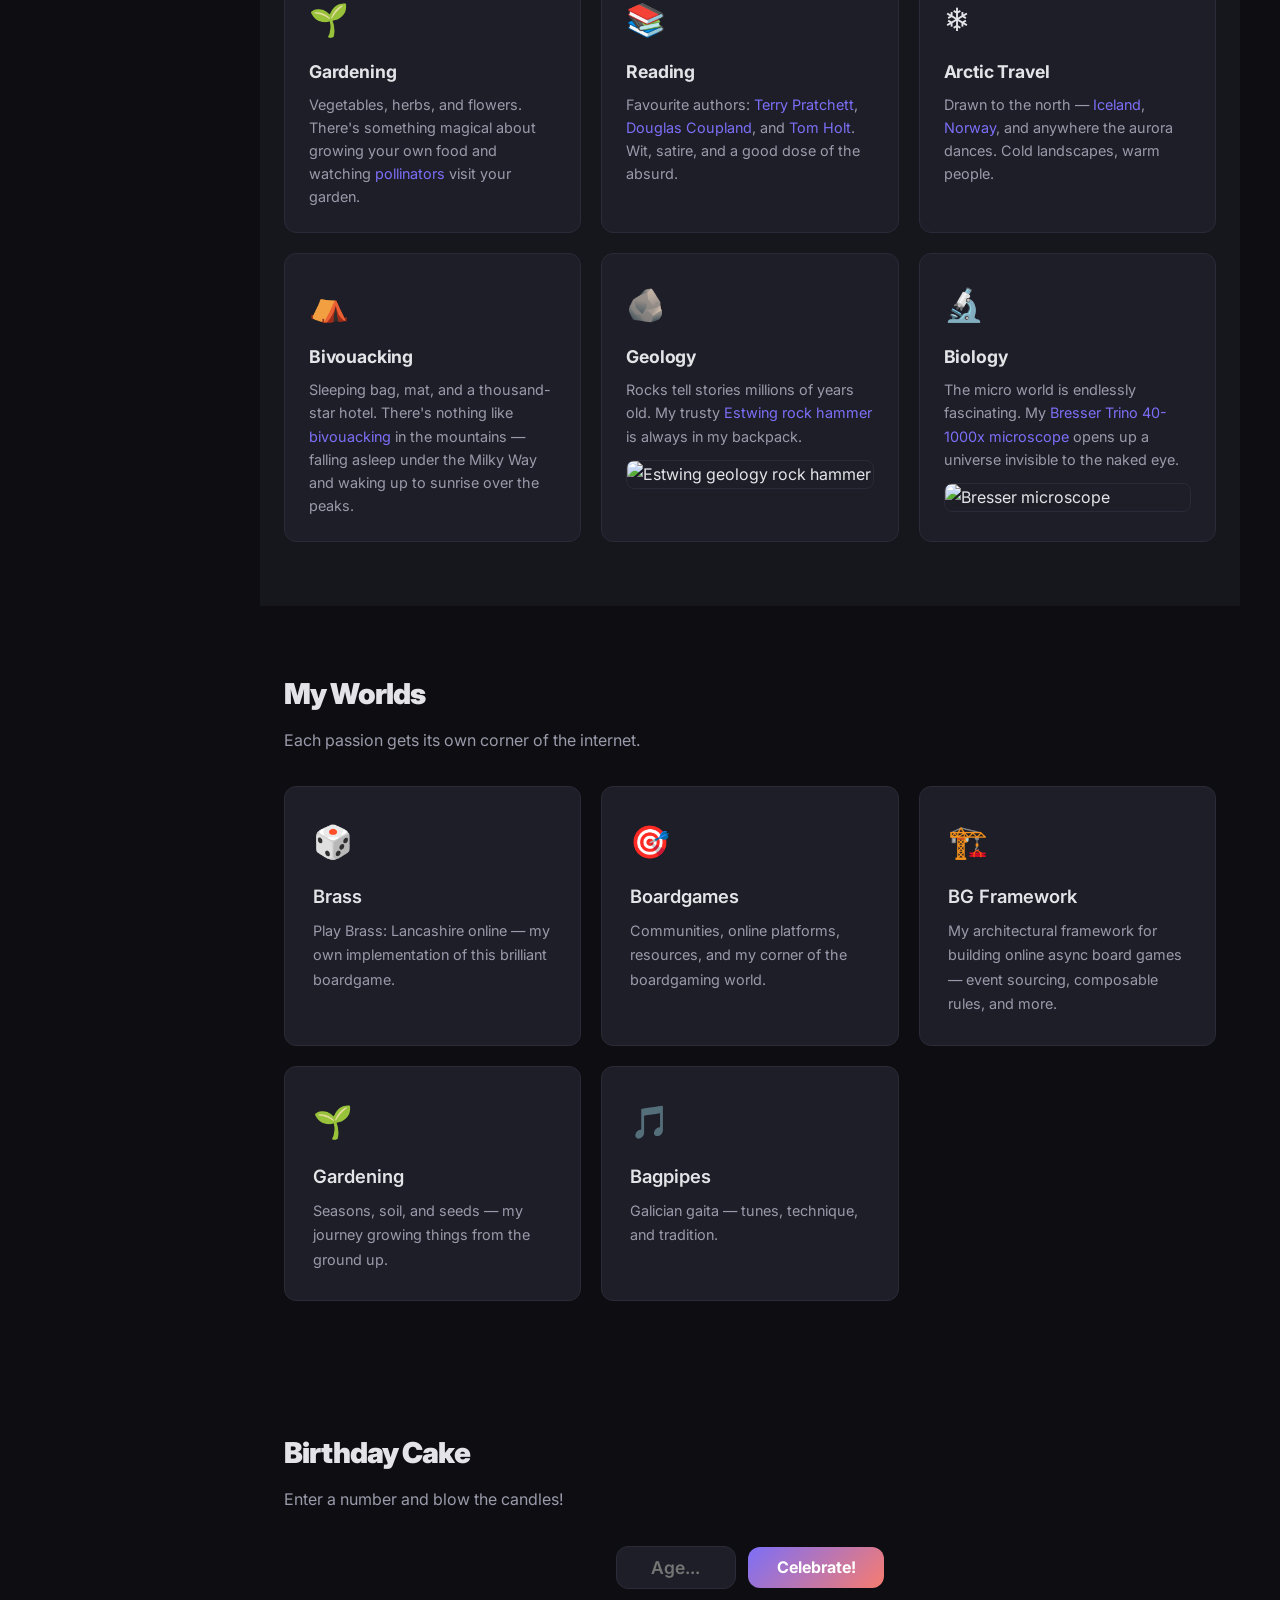
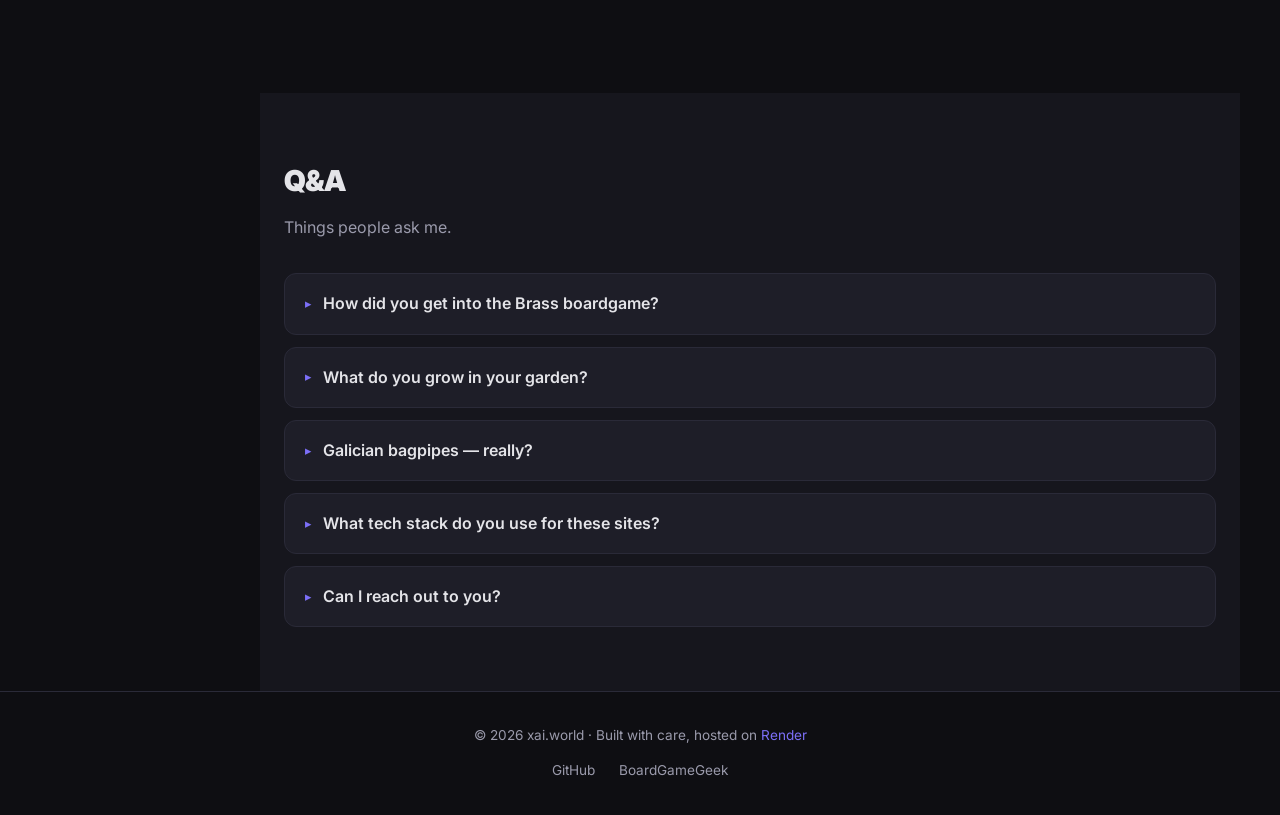
==== commit daa327cf: "Add interactive birthday cake section with candles and music New section lets users enter a number t" ====
--- a/index.html
+++ b/index.html
@@ -18,6 +18,7 @@
         <a href="#about" data-en="About" data-es="Sobre mí">About</a>
         <a href="#passions" data-en="Passions" data-es="Pasiones">Passions</a>
         <a href="#worlds" data-en="My Worlds" data-es="Mis Mundos">My Worlds</a>
+        <a href="#birthday" data-en="Birthday" data-es="Cumpleaños">Birthday</a>
         <a href="#qna" data-en="Q&amp;A" data-es="Preguntas">Q&amp;A</a>
         <button id="lang-toggle" class="lang-btn" title="Switch language">ES</button>
       </div>
@@ -69,6 +70,7 @@
         <li class="toc-sub"><a href="#w-framework" data-en="BG Framework" data-es="Framework JdM">BG Framework</a></li>
         <li class="toc-sub"><a href="#w-gardening" data-en="Gardening" data-es="Jardinería">Gardening</a></li>
         <li class="toc-sub"><a href="#w-bagpipes" data-en="Bagpipes" data-es="Gaitas">Bagpipes</a></li>
+        <li><a href="#birthday" data-en="Birthday Cake" data-es="Tarta de Cumpleaños">Birthday Cake</a></li>
         <li><a href="#qna" data-en="Q&amp;A" data-es="Preguntas">Q&amp;A</a></li>
       </ul>
     </aside>
@@ -265,6 +267,53 @@
     </div>
   </section>
 
+  <!-- ═══════════════ BIRTHDAY CAKE ═══════════════ -->
+  <section id="birthday" class="section">
+    <h2 data-en="Birthday Cake" data-es="Tarta de Cumpleaños">Birthday Cake</h2>
+    <p class="section-subtitle" data-en="Enter a number and blow the candles!"
+       data-es="¡Introduce un número y sopla las velas!">
+      Enter a number and blow the candles!
+    </p>
+
+    <div class="birthday-controls">
+      <input type="number" id="cake-number" min="1" max="120" placeholder="Age..."
+             data-en-placeholder="Age..." data-es-placeholder="Edad...">
+      <button id="cake-btn" data-en="Celebrate!" data-es="¡Celebrar!">Celebrate!</button>
+    </div>
+
+    <div id="cake-display" class="cake-display">
+      <div class="cake-big-number" id="cake-big-number"></div>
+      <div class="cake-scene">
+        <div class="cake-container">
+          <div class="candles-area" id="candles-area"></div>
+          <div class="cake-layer cake-top-layer">
+            <div class="frosting-drips">
+              <span class="drip" style="left:10%;height:18px;"></span>
+              <span class="drip" style="left:25%;height:24px;"></span>
+              <span class="drip" style="left:45%;height:14px;"></span>
+              <span class="drip" style="left:65%;height:20px;"></span>
+              <span class="drip" style="left:80%;height:16px;"></span>
+              <span class="drip" style="left:92%;height:22px;"></span>
+            </div>
+          </div>
+          <div class="cake-layer cake-mid-layer"></div>
+          <div class="cake-layer cake-bot-layer">
+            <div class="frosting-drips frosting-drips-bottom">
+              <span class="drip" style="left:8%;height:16px;"></span>
+              <span class="drip" style="left:20%;height:22px;"></span>
+              <span class="drip" style="left:38%;height:12px;"></span>
+              <span class="drip" style="left:55%;height:20px;"></span>
+              <span class="drip" style="left:72%;height:18px;"></span>
+              <span class="drip" style="left:88%;height:24px;"></span>
+            </div>
+          </div>
+          <div class="cake-plate"></div>
+        </div>
+      </div>
+      <div id="confetti-container" class="confetti-container"></div>
+    </div>
+  </section>
+
   <!-- ═══════════════ Q&A ═══════════════ -->
   <section id="qna" class="section section-alt">
     <h2 data-en="Q&amp;A" data-es="Preguntas Frecuentes">Q&amp;A</h2>
@@ -345,11 +394,17 @@
         document.querySelectorAll('[data-' + lang + ']').forEach(function (el) {
           const val = el.getAttribute('data-' + lang);
           if (el.tagName === 'A' || el.tagName === 'P' || el.tagName === 'SPAN' ||
-              el.tagName === 'H2' || el.tagName === 'H3' || el.tagName === 'SUMMARY') {
+              el.tagName === 'H2' || el.tagName === 'H3' || el.tagName === 'SUMMARY' ||
+              el.tagName === 'BUTTON') {
             el.innerHTML = val;
           } else {
             el.textContent = val;
           }
+        });
+
+        // Update placeholder for inputs with language-specific placeholders
+        document.querySelectorAll('[data-' + lang + '-placeholder]').forEach(function (el) {
+          el.placeholder = el.getAttribute('data-' + lang + '-placeholder');
         });
 
         // Update href for links with language-specific URLs
@@ -376,6 +431,196 @@
 
       targets.forEach(function (t) { observer.observe(t); });
     })();
+
+    // Birthday Cake
+    (function () {
+      var cakeBtn = document.getElementById('cake-btn');
+      var cakeInput = document.getElementById('cake-number');
+      var cakeDisplay = document.getElementById('cake-display');
+      var bigNumber = document.getElementById('cake-big-number');
+      var candlesArea = document.getElementById('candles-area');
+      var confettiContainer = document.getElementById('confetti-container');
+      var audioCtx = null;
+      var musicPlaying = false;
+      var musicTimeout = [];
+
+      // Happy Birthday melody — notes as [frequency, duration in seconds]
+      var melody = [
+        // "Happy birthday to you"
+        [262, 0.3], [262, 0.3], [294, 0.6], [262, 0.6], [349, 0.6], [330, 1.0],
+        // "Happy birthday to you"
+        [262, 0.3], [262, 0.3], [294, 0.6], [262, 0.6], [392, 0.6], [349, 1.0],
+        // "Happy birthday dear ..."
+        [262, 0.3], [262, 0.3], [523, 0.6], [440, 0.6], [349, 0.6], [330, 0.6], [294, 1.0],
+        // "Happy birthday to you"
+        [466, 0.3], [466, 0.3], [440, 0.6], [349, 0.6], [392, 0.6], [349, 1.0]
+      ];
+
+      function playMelody() {
+        if (musicPlaying) return;
+        musicPlaying = true;
+        audioCtx = new (window.AudioContext || window.webkitAudioContext)();
+        var time = audioCtx.currentTime + 0.1;
+        var gap = 0.08;
+
+        melody.forEach(function (note) {
+          var osc = audioCtx.createOscillator();
+          var gain = audioCtx.createGain();
+          osc.type = 'triangle';
+          osc.frequency.value = note[0];
+          gain.gain.setValueAtTime(0.18, time);
+          gain.gain.exponentialRampToValueAtTime(0.001, time + note[1] - 0.05);
+          osc.connect(gain);
+          gain.connect(audioCtx.destination);
+          osc.start(time);
+          osc.stop(time + note[1]);
+          time += note[1] + gap;
+        });
+
+        // Add a second voice for richness (higher octave, quieter)
+        var time2 = audioCtx.currentTime + 0.1;
+        melody.forEach(function (note) {
+          var osc = audioCtx.createOscillator();
+          var gain = audioCtx.createGain();
+          osc.type = 'sine';
+          osc.frequency.value = note[0] * 2;
+          gain.gain.setValueAtTime(0.06, time2);
+          gain.gain.exponentialRampToValueAtTime(0.001, time2 + note[1] - 0.05);
+          osc.connect(gain);
+          gain.connect(audioCtx.destination);
+          osc.start(time2);
+          osc.stop(time2 + note[1]);
+          time2 += note[1] + gap;
+        });
+
+        var totalDuration = 0;
+        melody.forEach(function (n) { totalDuration += n[1] + gap; });
+        var t = setTimeout(function () {
+          musicPlaying = false;
+          var playBtn = document.getElementById('music-btn');
+          if (playBtn) playBtn.classList.remove('playing');
+        }, totalDuration * 1000 + 500);
+        musicTimeout.push(t);
+      }
+
+      function stopMusic() {
+        musicPlaying = false;
+        musicTimeout.forEach(function (t) { clearTimeout(t); });
+        musicTimeout = [];
+        if (audioCtx) {
+          audioCtx.close();
+          audioCtx = null;
+        }
+        var playBtn = document.getElementById('music-btn');
+        if (playBtn) playBtn.classList.remove('playing');
+      }
+
+      function createCandles(count) {
+        candlesArea.innerHTML = '';
+        var colors = ['color-1', 'color-2', 'color-3', 'color-4', 'color-5'];
+        var displayCount = Math.min(count, 60);
+        for (var i = 0; i < displayCount; i++) {
+          var candle = document.createElement('div');
+          candle.className = 'candle';
+          candle.style.animationDelay = (i * 0.05) + 's';
+          var flame = document.createElement('div');
+          flame.className = 'flame';
+          flame.style.animationDelay = (Math.random() * 0.3) + 's';
+          var stick = document.createElement('div');
+          stick.className = 'candle-stick ' + colors[i % colors.length];
+          candle.appendChild(flame);
+          candle.appendChild(stick);
+          candlesArea.appendChild(candle);
+        }
+      }
+
+      function launchConfetti() {
+        confettiContainer.innerHTML = '';
+        var colors = ['#f77c6f', '#7c6ff7', '#6fe8f7', '#a78bfa', '#f7d76f', '#ff6b9d', '#51e898'];
+        for (var i = 0; i < 60; i++) {
+          var piece = document.createElement('div');
+          piece.className = 'confetti-piece';
+          piece.style.left = Math.random() * 100 + '%';
+          piece.style.background = colors[Math.floor(Math.random() * colors.length)];
+          piece.style.animationDuration = (2 + Math.random() * 2) + 's';
+          piece.style.animationDelay = (Math.random() * 1.5) + 's';
+          var size = 6 + Math.random() * 8;
+          piece.style.width = size + 'px';
+          piece.style.height = size + 'px';
+          piece.style.borderRadius = Math.random() > 0.5 ? '50%' : '2px';
+          confettiContainer.appendChild(piece);
+        }
+        setTimeout(function () { confettiContainer.innerHTML = ''; }, 5000);
+      }
+
+      function blowOutCandles() {
+        var flames = candlesArea.querySelectorAll('.flame');
+        flames.forEach(function (flame, i) {
+          setTimeout(function () {
+            flame.classList.add('blown-out');
+          }, i * 40 + Math.random() * 100);
+        });
+      }
+
+      function celebrate() {
+        var num = parseInt(cakeInput.value);
+        if (!num || num < 1 || num > 120) {
+          cakeInput.style.borderColor = 'var(--color-accent-2)';
+          setTimeout(function () { cakeInput.style.borderColor = ''; }, 800);
+          return;
+        }
+
+        stopMusic();
+        bigNumber.textContent = num;
+        createCandles(num);
+        cakeDisplay.classList.add('active');
+
+        // Remove old controls if any
+        var oldControls = cakeDisplay.querySelector('.cake-music-controls');
+        if (oldControls) oldControls.remove();
+
+        // Add music and blow-out controls
+        var controls = document.createElement('div');
+        controls.className = 'cake-music-controls';
+
+        var musicBtn = document.createElement('button');
+        musicBtn.id = 'music-btn';
+        musicBtn.className = 'cake-action-btn';
+        musicBtn.innerHTML = '&#127925; Happy Birthday!';
+        musicBtn.addEventListener('click', function () {
+          if (musicPlaying) {
+            stopMusic();
+          } else {
+            musicBtn.classList.add('playing');
+            playMelody();
+          }
+        });
+
+        var blowBtn = document.createElement('button');
+        blowBtn.className = 'cake-action-btn';
+        blowBtn.innerHTML = '&#128168; Blow candles!';
+        blowBtn.addEventListener('click', function () {
+          blowOutCandles();
+          launchConfetti();
+        });
+
+        controls.appendChild(musicBtn);
+        controls.appendChild(blowBtn);
+        cakeDisplay.appendChild(controls);
+
+        // Scroll into view
+        cakeDisplay.scrollIntoView({ behavior: 'smooth', block: 'center' });
+
+        // Auto-play music
+        launchConfetti();
+        setTimeout(function () { playMelody(); }, 600);
+      }
+
+      cakeBtn.addEventListener('click', celebrate);
+      cakeInput.addEventListener('keydown', function (e) {
+        if (e.key === 'Enter') celebrate();
+      });
+    })();
   </script>
 
 </body>
--- a/style.css
+++ b/style.css
@@ -471,6 +471,376 @@
   font-size: 0.95rem;
 }
 
+/* ── Birthday Cake ── */
+.birthday-controls {
+  display: flex;
+  gap: 0.75rem;
+  align-items: center;
+  justify-content: center;
+  margin-bottom: 2.5rem;
+}
+
+#cake-number {
+  width: 120px;
+  padding: 0.65rem 1rem;
+  font-size: 1.1rem;
+  font-family: inherit;
+  font-weight: 600;
+  background: var(--color-surface);
+  color: var(--color-text);
+  border: 1px solid var(--color-border);
+  border-radius: var(--radius);
+  text-align: center;
+  outline: none;
+  transition: border-color 0.2s, box-shadow 0.2s;
+  -moz-appearance: textfield;
+}
+
+#cake-number::-webkit-inner-spin-button,
+#cake-number::-webkit-outer-spin-button {
+  -webkit-appearance: none;
+  margin: 0;
+}
+
+#cake-number:focus {
+  border-color: var(--color-accent);
+  box-shadow: 0 0 0 3px var(--color-accent-glow);
+}
+
+#cake-btn {
+  padding: 0.65rem 1.8rem;
+  font-size: 1rem;
+  font-family: inherit;
+  font-weight: 700;
+  color: #fff;
+  background: linear-gradient(135deg, var(--color-accent), var(--color-accent-2));
+  border: none;
+  border-radius: var(--radius);
+  cursor: pointer;
+  transition: transform 0.2s, box-shadow 0.2s;
+}
+
+#cake-btn:hover {
+  transform: translateY(-2px);
+  box-shadow: 0 6px 24px var(--color-accent-glow);
+}
+
+#cake-btn:active {
+  transform: translateY(0);
+}
+
+.cake-display {
+  display: none;
+  flex-direction: column;
+  align-items: center;
+  position: relative;
+  overflow: hidden;
+  padding-bottom: 2rem;
+}
+
+.cake-display.active {
+  display: flex;
+}
+
+.cake-big-number {
+  font-size: clamp(5rem, 15vw, 12rem);
+  font-weight: 900;
+  letter-spacing: -0.04em;
+  line-height: 1;
+  margin-bottom: 1.5rem;
+  background: linear-gradient(135deg, var(--color-accent), #a78bfa, var(--color-accent-2), var(--color-accent-3));
+  background-size: 300% 300%;
+  -webkit-background-clip: text;
+  -webkit-text-fill-color: transparent;
+  background-clip: text;
+  animation: number-shimmer 3s ease-in-out infinite;
+  text-align: center;
+  user-select: none;
+}
+
+@keyframes number-shimmer {
+  0%, 100% { background-position: 0% 50%; }
+  50% { background-position: 100% 50%; }
+}
+
+.cake-scene {
+  display: flex;
+  justify-content: center;
+  perspective: 600px;
+}
+
+.cake-container {
+  position: relative;
+  display: flex;
+  flex-direction: column;
+  align-items: center;
+}
+
+.candles-area {
+  display: flex;
+  flex-wrap: wrap;
+  justify-content: center;
+  gap: 4px;
+  padding: 0 20px;
+  margin-bottom: -2px;
+  position: relative;
+  z-index: 2;
+  max-width: 340px;
+}
+
+.candle {
+  display: flex;
+  flex-direction: column;
+  align-items: center;
+  animation: candle-appear 0.4s ease-out both;
+}
+
+@keyframes candle-appear {
+  from { transform: translateY(10px); opacity: 0; }
+  to { transform: translateY(0); opacity: 1; }
+}
+
+.candle-stick {
+  width: 6px;
+  height: 28px;
+  border-radius: 2px 2px 0 0;
+  position: relative;
+}
+
+.candle-stick.color-1 { background: linear-gradient(to bottom, #f77c6f, #e55a4f); }
+.candle-stick.color-2 { background: linear-gradient(to bottom, #7c6ff7, #5a4fe5); }
+.candle-stick.color-3 { background: linear-gradient(to bottom, #6fe8f7, #4fc5e5); }
+.candle-stick.color-4 { background: linear-gradient(to bottom, #f7d76f, #e5c14f); }
+.candle-stick.color-5 { background: linear-gradient(to bottom, #a78bfa, #8b6ff7); }
+
+.candle-stick::before {
+  content: '';
+  position: absolute;
+  top: -3px;
+  left: 50%;
+  transform: translateX(-50%);
+  width: 2px;
+  height: 5px;
+  background: #333;
+  border-radius: 1px;
+}
+
+.flame {
+  width: 8px;
+  height: 14px;
+  background: radial-gradient(ellipse at 50% 90%, #fff 0%, #ffe066 30%, #ff9900 60%, rgba(255,80,0,0.4) 100%);
+  border-radius: 50% 50% 50% 50% / 60% 60% 40% 40%;
+  position: relative;
+  top: -3px;
+  animation: flame-flicker 0.3s ease-in-out infinite alternate;
+  filter: blur(0.5px);
+}
+
+.flame::after {
+  content: '';
+  position: absolute;
+  bottom: -4px;
+  left: 50%;
+  transform: translateX(-50%);
+  width: 6px;
+  height: 6px;
+  background: radial-gradient(circle, rgba(255,200,50,0.5), transparent);
+  border-radius: 50%;
+}
+
+@keyframes flame-flicker {
+  0% { transform: scaleY(1) scaleX(1) rotate(-2deg); opacity: 1; }
+  100% { transform: scaleY(1.15) scaleX(0.9) rotate(2deg); opacity: 0.85; }
+}
+
+.flame.blown-out {
+  animation: blow-out 0.5s ease-out forwards;
+}
+
+@keyframes blow-out {
+  0% { opacity: 1; transform: scaleY(1); }
+  50% { opacity: 0.5; transform: scaleY(2) scaleX(0.3) translateY(-4px); }
+  100% { opacity: 0; transform: scaleY(0) scaleX(0); }
+}
+
+.smoke {
+  width: 4px;
+  height: 0;
+  position: relative;
+  top: -3px;
+}
+
+.smoke::after {
+  content: '';
+  position: absolute;
+  bottom: 0;
+  left: 50%;
+  transform: translateX(-50%);
+  width: 4px;
+  height: 16px;
+  background: linear-gradient(to top, rgba(150,150,170,0.5), transparent);
+  border-radius: 50%;
+  animation: smoke-rise 1s ease-out forwards;
+  opacity: 0;
+}
+
+.flame.blown-out + .candle-stick .smoke::after,
+.smoke.visible::after {
+  opacity: 1;
+}
+
+@keyframes smoke-rise {
+  0% { opacity: 0.6; transform: translateX(-50%) translateY(0); }
+  100% { opacity: 0; transform: translateX(-50%) translateY(-20px); }
+}
+
+.cake-layer {
+  border-radius: 12px;
+  position: relative;
+}
+
+.cake-top-layer {
+  width: 200px;
+  height: 50px;
+  background: linear-gradient(to bottom, #f77c6f, #e55a4f);
+  border-radius: 8px 8px 4px 4px;
+  z-index: 1;
+  box-shadow: inset 0 -4px 8px rgba(0,0,0,0.15);
+}
+
+.cake-mid-layer {
+  width: 260px;
+  height: 55px;
+  background: linear-gradient(to bottom, #a78bfa, #7c6ff7);
+  margin-top: -4px;
+  border-radius: 4px;
+  box-shadow: inset 0 -4px 8px rgba(0,0,0,0.15);
+}
+
+.cake-bot-layer {
+  width: 320px;
+  height: 60px;
+  background: linear-gradient(to bottom, #6fe8f7, #4fc5e5);
+  margin-top: -4px;
+  border-radius: 4px 4px 10px 10px;
+  box-shadow: inset 0 -4px 8px rgba(0,0,0,0.15);
+}
+
+.frosting-drips {
+  position: absolute;
+  top: 0;
+  left: 0;
+  right: 0;
+  height: 100%;
+  overflow: visible;
+}
+
+.drip {
+  position: absolute;
+  top: -2px;
+  width: 12px;
+  background: rgba(255,255,255,0.35);
+  border-radius: 0 0 6px 6px;
+  transform: translateX(-50%);
+}
+
+.frosting-drips-bottom .drip {
+  background: rgba(255,255,255,0.25);
+}
+
+.cake-plate {
+  width: 360px;
+  height: 16px;
+  background: linear-gradient(to bottom, #888, #666);
+  border-radius: 50%;
+  margin-top: -2px;
+  box-shadow: 0 4px 16px rgba(0,0,0,0.4);
+}
+
+/* Confetti */
+.confetti-container {
+  position: absolute;
+  top: 0;
+  left: 0;
+  width: 100%;
+  height: 100%;
+  pointer-events: none;
+  overflow: hidden;
+}
+
+.confetti-piece {
+  position: absolute;
+  width: 10px;
+  height: 10px;
+  top: -10px;
+  animation: confetti-fall linear forwards;
+}
+
+@keyframes confetti-fall {
+  0% { transform: translateY(0) rotate(0deg); opacity: 1; }
+  80% { opacity: 1; }
+  100% { transform: translateY(500px) rotate(720deg); opacity: 0; }
+}
+
+/* Music button */
+.cake-music-controls {
+  display: flex;
+  gap: 0.75rem;
+  margin-top: 1.5rem;
+  justify-content: center;
+  flex-wrap: wrap;
+}
+
+.cake-action-btn {
+  padding: 0.5rem 1.2rem;
+  font-size: 0.9rem;
+  font-family: inherit;
+  font-weight: 600;
+  background: var(--color-surface);
+  color: var(--color-accent);
+  border: 1px solid var(--color-accent);
+  border-radius: var(--radius);
+  cursor: pointer;
+  transition: background 0.2s, color 0.2s, transform 0.2s;
+}
+
+.cake-action-btn:hover {
+  background: var(--color-accent);
+  color: #fff;
+  transform: translateY(-2px);
+}
+
+.cake-action-btn.playing {
+  background: var(--color-accent);
+  color: #fff;
+  animation: pulse-glow 1.5s ease-in-out infinite;
+}
+
+@keyframes pulse-glow {
+  0%, 100% { box-shadow: 0 0 0 0 var(--color-accent-glow); }
+  50% { box-shadow: 0 0 20px 4px var(--color-accent-glow); }
+}
+
+/* Responsive for birthday section */
+@media (max-width: 768px) {
+  .cake-top-layer { width: 150px; height: 40px; }
+  .cake-mid-layer { width: 200px; height: 45px; }
+  .cake-bot-layer { width: 250px; height: 50px; }
+  .cake-plate { width: 280px; }
+  .candles-area { max-width: 220px; }
+  .candle-stick { height: 22px; width: 5px; }
+  .flame { width: 6px; height: 11px; }
+}
+
+@media (max-width: 480px) {
+  .birthday-controls {
+    flex-direction: column;
+    gap: 0.5rem;
+  }
+  #cake-number { width: 100%; }
+  #cake-btn { width: 100%; }
+}
+
 /* ── Footer ── */
 footer {
   border-top: 1px solid var(--color-border);
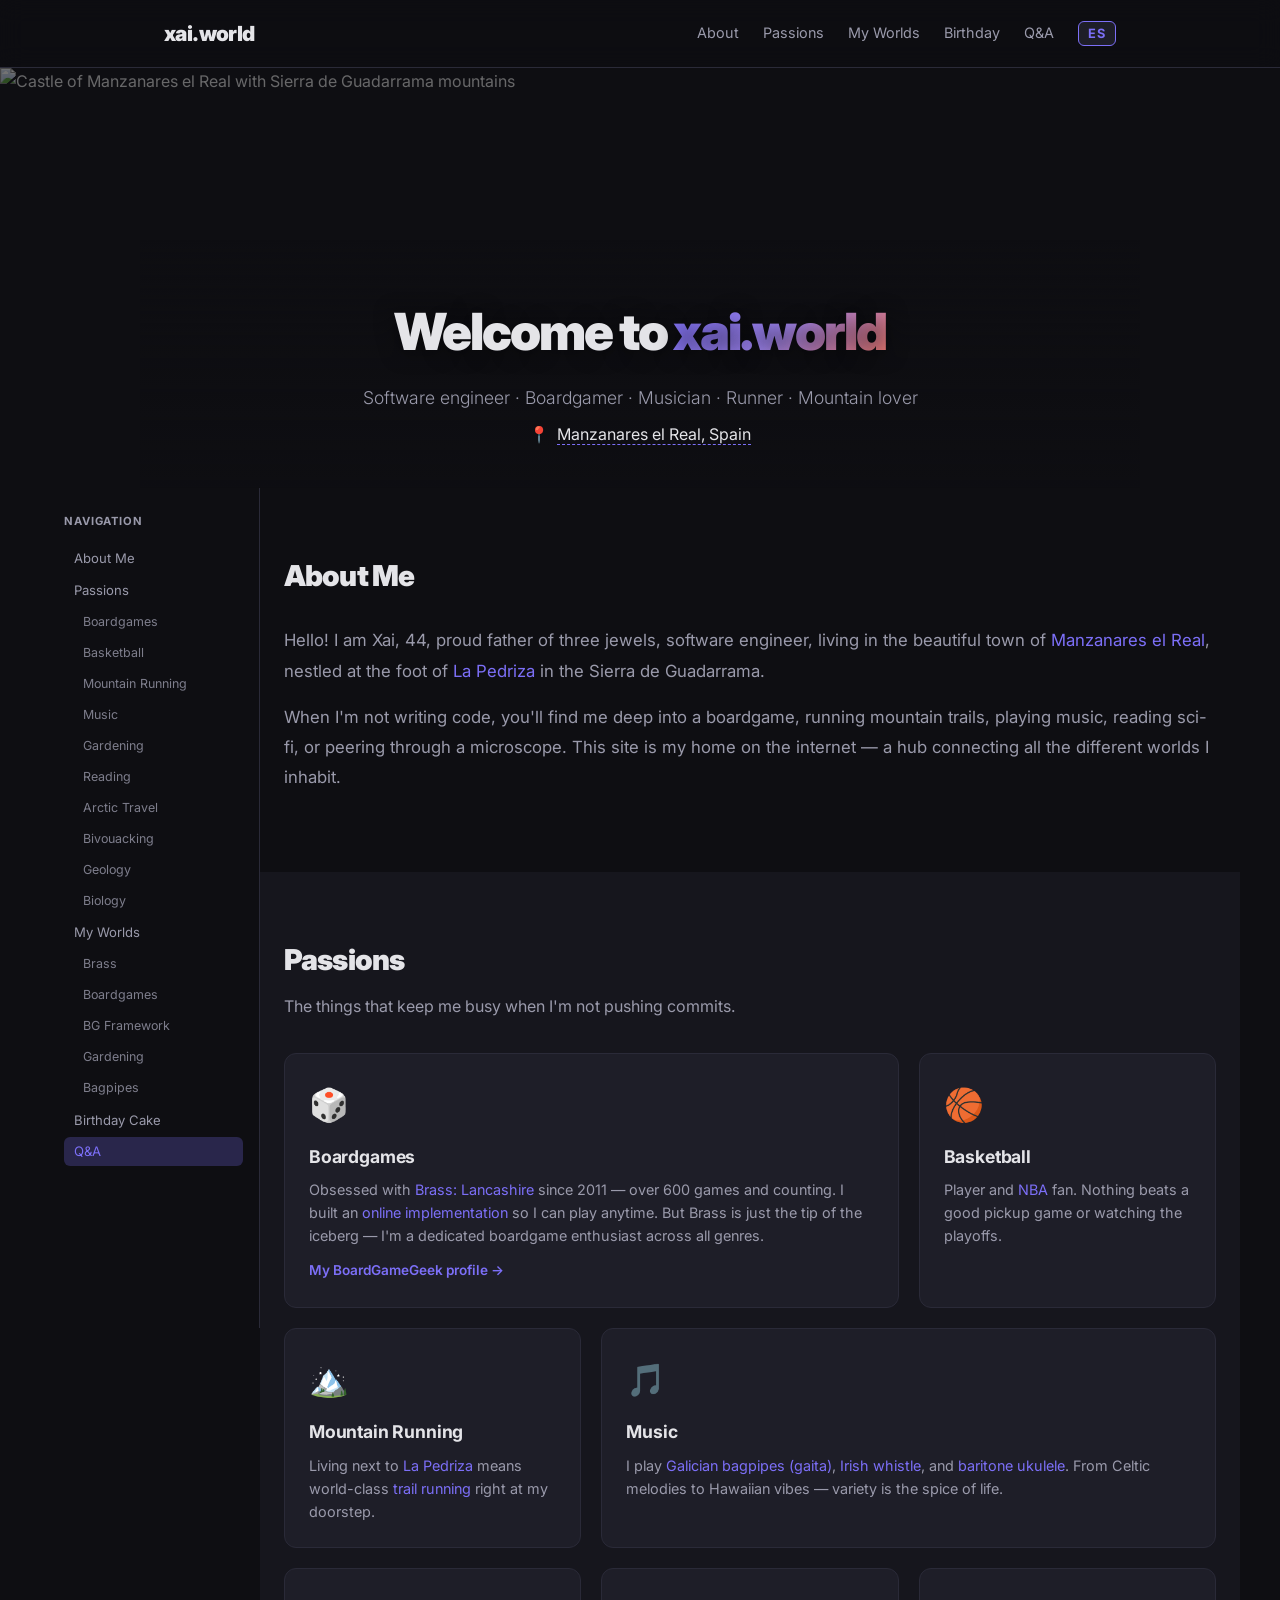
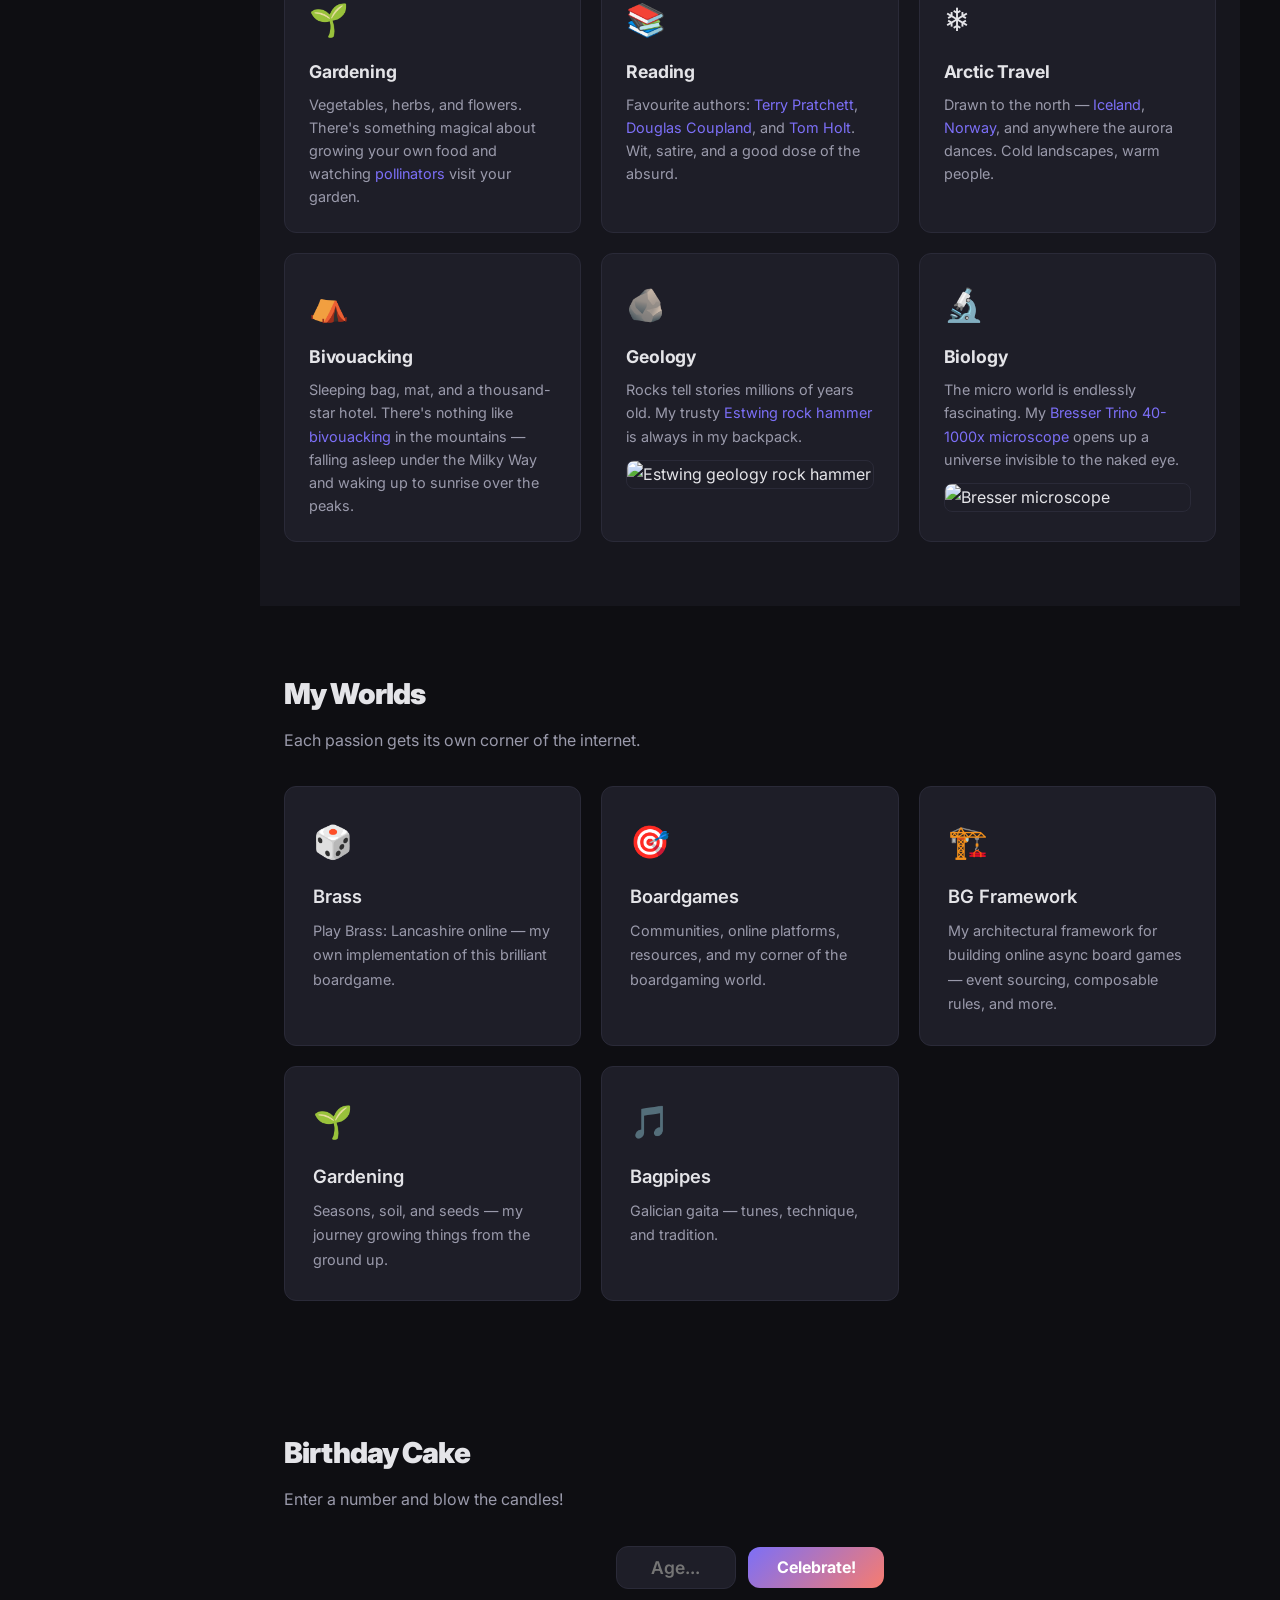
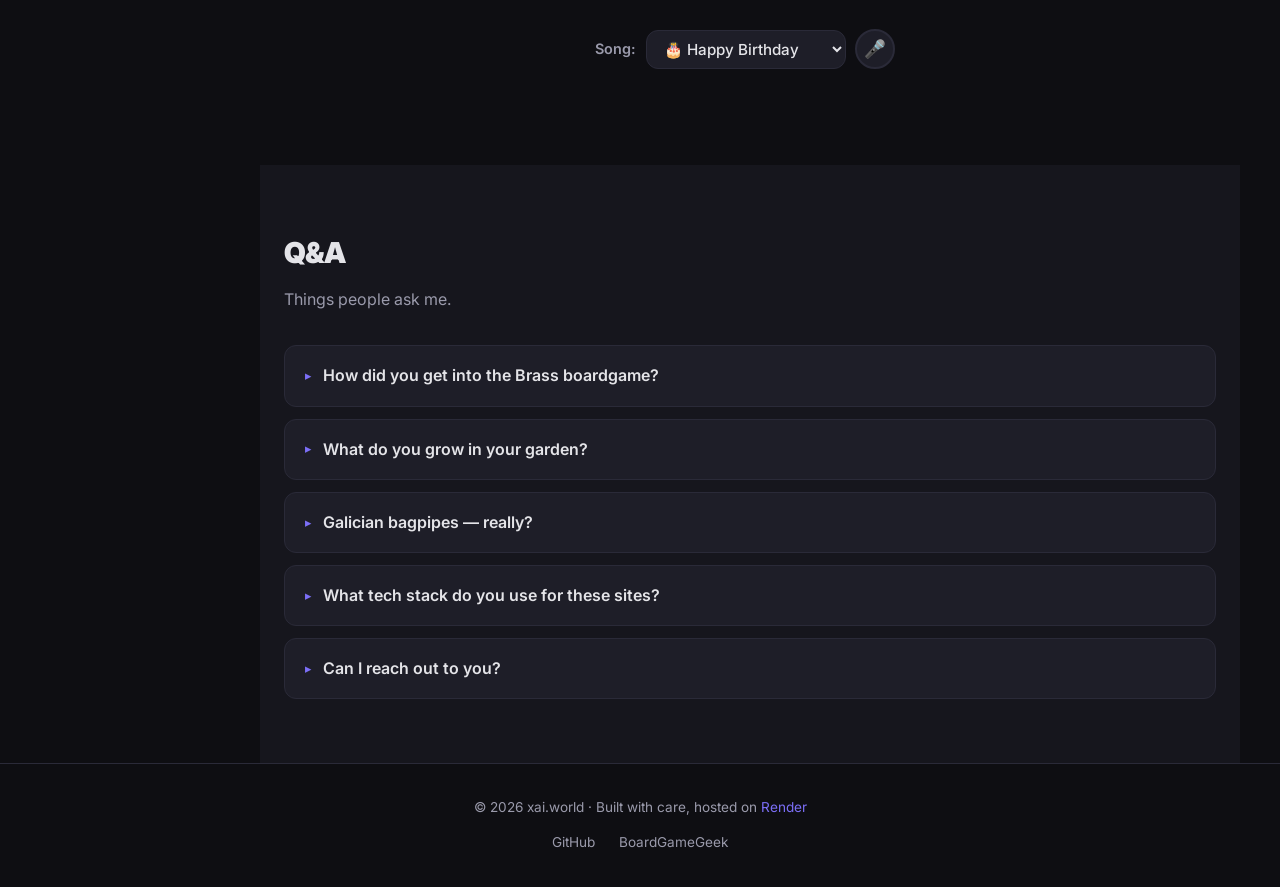
==== commit 9c0ad518: "Add voice-controlled song selection with 10-song songbook Users can now say a song name via micropho" ====
--- a/index.html
+++ b/index.html
@@ -279,6 +279,26 @@
       <input type="number" id="cake-number" min="1" max="120" placeholder="Age..."
              data-en-placeholder="Age..." data-es-placeholder="Edad...">
       <button id="cake-btn" data-en="Celebrate!" data-es="¡Celebrar!">Celebrate!</button>
+    </div>
+
+    <div class="song-controls">
+      <label class="song-label" data-en="Song:" data-es="Canción:">Song:</label>
+      <select id="song-select">
+        <option value="happy-birthday">🎂 Happy Birthday</option>
+        <option value="twinkle">⭐ Twinkle Twinkle</option>
+        <option value="jingle-bells">🔔 Jingle Bells</option>
+        <option value="ode-to-joy">🎵 Ode to Joy</option>
+        <option value="star-wars">⚔️ Star Wars</option>
+        <option value="imperial-march">🖤 Imperial March</option>
+        <option value="super-mario">🍄 Super Mario</option>
+        <option value="la-cucaracha">🪲 La Cucaracha</option>
+        <option value="fur-elise">🎹 Für Elise</option>
+        <option value="merry-christmas">🎄 Merry Christmas</option>
+      </select>
+      <button id="mic-btn" class="mic-btn" title="Say a song name">
+        <span class="mic-icon">🎤</span>
+      </button>
+      <span id="voice-status" class="voice-status"></span>
     </div>
 
     <div id="cake-display" class="cake-display">
@@ -440,30 +460,196 @@
       var bigNumber = document.getElementById('cake-big-number');
       var candlesArea = document.getElementById('candles-area');
       var confettiContainer = document.getElementById('confetti-container');
+      var songSelect = document.getElementById('song-select');
+      var micBtn = document.getElementById('mic-btn');
+      var voiceStatus = document.getElementById('voice-status');
       var audioCtx = null;
       var musicPlaying = false;
       var musicTimeout = [];
 
-      // Happy Birthday melody — notes as [frequency, duration in seconds]
-      var melody = [
-        // "Happy birthday to you"
-        [262, 0.3], [262, 0.3], [294, 0.6], [262, 0.6], [349, 0.6], [330, 1.0],
-        // "Happy birthday to you"
-        [262, 0.3], [262, 0.3], [294, 0.6], [262, 0.6], [392, 0.6], [349, 1.0],
-        // "Happy birthday dear ..."
-        [262, 0.3], [262, 0.3], [523, 0.6], [440, 0.6], [349, 0.6], [330, 0.6], [294, 1.0],
-        // "Happy birthday to you"
-        [466, 0.3], [466, 0.3], [440, 0.6], [349, 0.6], [392, 0.6], [349, 1.0]
-      ];
-
+      // ── Songbook ──
+      var songbook = {
+        'happy-birthday': {
+          label: '🎂 Happy Birthday',
+          keywords: ['happy birthday','cumpleaños feliz','cumpleanos','feliz cumpleaños','birthday'],
+          notes: [
+            [262,0.3],[262,0.3],[294,0.6],[262,0.6],[349,0.6],[330,1.0],
+            [262,0.3],[262,0.3],[294,0.6],[262,0.6],[392,0.6],[349,1.0],
+            [262,0.3],[262,0.3],[523,0.6],[440,0.6],[349,0.6],[330,0.6],[294,1.0],
+            [466,0.3],[466,0.3],[440,0.6],[349,0.6],[392,0.6],[349,1.0]
+          ]
+        },
+        'twinkle': {
+          label: '⭐ Twinkle Twinkle',
+          keywords: ['twinkle','estrellita','estrella','little star','campanita'],
+          notes: [
+            [262,0.4],[262,0.4],[392,0.4],[392,0.4],[440,0.4],[440,0.4],[392,0.8],
+            [349,0.4],[349,0.4],[330,0.4],[330,0.4],[294,0.4],[294,0.4],[262,0.8],
+            [392,0.4],[392,0.4],[349,0.4],[349,0.4],[330,0.4],[330,0.4],[294,0.8],
+            [392,0.4],[392,0.4],[349,0.4],[349,0.4],[330,0.4],[330,0.4],[294,0.8],
+            [262,0.4],[262,0.4],[392,0.4],[392,0.4],[440,0.4],[440,0.4],[392,0.8],
+            [349,0.4],[349,0.4],[330,0.4],[330,0.4],[294,0.4],[294,0.4],[262,0.8]
+          ]
+        },
+        'jingle-bells': {
+          label: '🔔 Jingle Bells',
+          keywords: ['jingle bells','jingle','cascabel','navidad bells'],
+          notes: [
+            [330,0.3],[330,0.3],[330,0.6],
+            [330,0.3],[330,0.3],[330,0.6],
+            [330,0.3],[392,0.3],[262,0.3],[294,0.3],[330,0.8],
+            [349,0.3],[349,0.3],[349,0.3],[349,0.3],
+            [349,0.3],[330,0.3],[330,0.3],[330,0.3],
+            [330,0.3],[294,0.3],[294,0.3],[330,0.3],[294,0.6],[392,0.6],
+            [330,0.3],[330,0.3],[330,0.6],
+            [330,0.3],[330,0.3],[330,0.6],
+            [330,0.3],[392,0.3],[262,0.3],[294,0.3],[330,0.8],
+            [349,0.3],[349,0.3],[349,0.3],[349,0.3],
+            [349,0.3],[330,0.3],[330,0.3],[392,0.3],
+            [392,0.3],[349,0.3],[294,0.3],[262,0.8]
+          ]
+        },
+        'ode-to-joy': {
+          label: '🎵 Ode to Joy',
+          keywords: ['ode to joy','oda a la alegria','alegria','beethoven','himno','joy','alegría','oda'],
+          notes: [
+            [330,0.4],[330,0.4],[349,0.4],[392,0.4],
+            [392,0.4],[349,0.4],[330,0.4],[294,0.4],
+            [262,0.4],[262,0.4],[294,0.4],[330,0.4],
+            [330,0.6],[294,0.2],[294,0.8],
+            [330,0.4],[330,0.4],[349,0.4],[392,0.4],
+            [392,0.4],[349,0.4],[330,0.4],[294,0.4],
+            [262,0.4],[262,0.4],[294,0.4],[330,0.4],
+            [294,0.6],[262,0.2],[262,0.8],
+            [294,0.4],[294,0.4],[330,0.4],[262,0.4],
+            [294,0.4],[349,0.2],[330,0.2],[262,0.4],
+            [294,0.4],[349,0.2],[330,0.2],[294,0.4],
+            [262,0.4],[294,0.4],[196,0.8],
+            [330,0.4],[330,0.4],[349,0.4],[392,0.4],
+            [392,0.4],[349,0.4],[330,0.4],[294,0.4],
+            [262,0.4],[262,0.4],[294,0.4],[330,0.4],
+            [294,0.6],[262,0.2],[262,0.8]
+          ]
+        },
+        'star-wars': {
+          label: '⚔️ Star Wars',
+          keywords: ['star wars','guerra de las galaxias','galaxias','la guerra','starwars','wars'],
+          notes: [
+            [233,0.2],[233,0.2],[233,0.2],
+            [311,1.0],[466,1.0],
+            [415,0.25],[392,0.25],[349,0.25],[622,1.0],
+            [466,0.5],[415,0.25],[392,0.25],[349,0.25],[622,1.0],
+            [466,0.5],[415,0.25],[392,0.25],[415,0.25],[349,1.0],
+            [0,0.3],
+            [233,0.2],[233,0.2],[233,0.2],
+            [311,1.0],[466,1.0],
+            [415,0.25],[392,0.25],[349,0.25],[622,1.0],
+            [466,0.5],[415,0.25],[392,0.25],[349,0.25],[622,1.0],
+            [466,0.5],[415,0.25],[392,0.25],[415,0.25],[349,1.0]
+          ]
+        },
+        'imperial-march': {
+          label: '🖤 Imperial March',
+          keywords: ['imperial march','marcha imperial','darth vader','vader','dark side','lado oscuro','imperial'],
+          notes: [
+            [392,0.5],[392,0.5],[392,0.5],
+            [311,0.4],[466,0.15],[392,0.5],
+            [311,0.4],[466,0.15],[392,1.0],
+            [587,0.5],[587,0.5],[587,0.5],
+            [622,0.4],[466,0.15],[370,0.5],
+            [311,0.4],[466,0.15],[392,1.0],
+            [0,0.3],
+            [392,0.5],[392,0.5],[392,0.5],
+            [311,0.4],[466,0.15],[392,0.5],
+            [311,0.4],[466,0.15],[392,1.0],
+            [587,0.5],[587,0.5],[587,0.5],
+            [622,0.4],[466,0.15],[370,0.5],
+            [311,0.4],[466,0.15],[392,1.0]
+          ]
+        },
+        'super-mario': {
+          label: '🍄 Super Mario',
+          keywords: ['super mario','mario bros','mario','nintendo','mario brothers'],
+          notes: [
+            [659,0.15],[659,0.15],[0,0.15],[659,0.15],[0,0.15],[523,0.15],[659,0.3],
+            [784,0.4],[0,0.3],[392,0.4],[0,0.3],
+            [523,0.3],[0,0.15],[392,0.3],[0,0.15],[330,0.3],
+            [440,0.3],[494,0.2],[466,0.15],[440,0.3],
+            [392,0.2],[659,0.2],[784,0.2],[880,0.3],[698,0.15],[784,0.3],
+            [659,0.3],[523,0.15],[587,0.15],[494,0.3],
+            [0,0.15],
+            [523,0.3],[0,0.15],[392,0.3],[0,0.15],[330,0.3],
+            [440,0.3],[494,0.2],[466,0.15],[440,0.3],
+            [392,0.2],[659,0.2],[784,0.2],[880,0.3],[698,0.15],[784,0.3],
+            [659,0.3],[523,0.15],[587,0.15],[494,0.3]
+          ]
+        },
+        'la-cucaracha': {
+          label: '🪲 La Cucaracha',
+          keywords: ['cucaracha','la cucaracha','cockroach'],
+          notes: [
+            [262,0.15],[262,0.15],[262,0.15],[349,0.3],[440,0.5],
+            [0,0.15],[262,0.15],[262,0.15],[262,0.15],[349,0.3],[440,0.5],
+            [0,0.15],[349,0.3],[349,0.3],[330,0.3],[330,0.3],[294,0.3],[294,0.3],[262,0.5],
+            [0,0.15],[330,0.3],[330,0.3],[294,0.3],[294,0.3],[262,0.3],[262,0.3],[233,0.5],
+            [0,0.2],
+            [262,0.15],[262,0.15],[262,0.15],[330,0.3],[349,0.5],
+            [0,0.15],[349,0.3],[330,0.3],[294,0.3],[262,0.3],
+            [294,0.3],[330,0.3],[349,0.5],
+            [0,0.15],[262,0.15],[262,0.15],[262,0.15],[349,0.3],[440,0.5],
+            [0,0.15],[349,0.3],[349,0.3],[330,0.3],[330,0.3],[294,0.3],[294,0.3],[262,0.8]
+          ]
+        },
+        'fur-elise': {
+          label: '🎹 Für Elise',
+          keywords: ['fur elise','für elise','para elisa','elise','elisa','beethoven elise'],
+          notes: [
+            [659,0.3],[622,0.3],[659,0.3],[622,0.3],[659,0.3],[494,0.3],[587,0.3],[523,0.3],[440,0.5],
+            [0,0.2],[262,0.3],[330,0.3],[440,0.3],[494,0.5],
+            [0,0.2],[330,0.3],[415,0.3],[494,0.3],[523,0.5],
+            [0,0.2],[659,0.3],[622,0.3],[659,0.3],[622,0.3],[659,0.3],[494,0.3],[587,0.3],[523,0.3],[440,0.5],
+            [0,0.2],[262,0.3],[330,0.3],[440,0.3],[494,0.5],
+            [0,0.2],[330,0.3],[523,0.3],[494,0.3],[440,0.7]
+          ]
+        },
+        'merry-christmas': {
+          label: '🎄 Merry Christmas',
+          keywords: ['merry christmas','feliz navidad','navidad','christmas','we wish you','villancico'],
+          notes: [
+            [392,0.3],[523,0.3],[523,0.2],[587,0.2],[523,0.2],[494,0.3],[440,0.3],
+            [440,0.3],[587,0.3],[587,0.2],[659,0.2],[587,0.2],[523,0.3],[494,0.3],
+            [392,0.3],[659,0.3],[659,0.2],[698,0.2],[659,0.2],[587,0.3],[523,0.3],
+            [440,0.3],[392,0.2],[392,0.2],[440,0.3],[587,0.3],[494,0.3],[523,0.6],
+            [0,0.2],
+            [392,0.3],[523,0.3],[523,0.3],[523,0.3],[494,0.5],[494,0.3],
+            [523,0.3],[494,0.3],[440,0.3],[392,0.5],
+            [587,0.3],[659,0.3],[587,0.2],[587,0.2],[523,0.3],[440,0.3],
+            [392,0.2],[392,0.2],[440,0.3],[587,0.3],[494,0.3],[523,0.6]
+          ]
+        }
+      };
+
+      function getSelectedNotes() {
+        var key = songSelect.value;
+        return songbook[key] ? songbook[key].notes : songbook['happy-birthday'].notes;
+      }
+
+      function getSelectedLabel() {
+        var key = songSelect.value;
+        return songbook[key] ? songbook[key].label : songbook['happy-birthday'].label;
+      }
+
+      // ── Playback ──
       function playMelody() {
         if (musicPlaying) return;
+        var notes = getSelectedNotes();
         musicPlaying = true;
         audioCtx = new (window.AudioContext || window.webkitAudioContext)();
         var time = audioCtx.currentTime + 0.1;
         var gap = 0.08;
 
-        melody.forEach(function (note) {
+        notes.forEach(function (note) {
+          if (note[0] === 0) { time += note[1] + gap; return; }
           var osc = audioCtx.createOscillator();
           var gain = audioCtx.createGain();
           osc.type = 'triangle';
@@ -477,9 +663,10 @@
           time += note[1] + gap;
         });
 
-        // Add a second voice for richness (higher octave, quieter)
+        // Second voice (higher octave, quieter)
         var time2 = audioCtx.currentTime + 0.1;
-        melody.forEach(function (note) {
+        notes.forEach(function (note) {
+          if (note[0] === 0) { time2 += note[1] + gap; return; }
           var osc = audioCtx.createOscillator();
           var gain = audioCtx.createGain();
           osc.type = 'sine';
@@ -494,7 +681,7 @@
         });
 
         var totalDuration = 0;
-        melody.forEach(function (n) { totalDuration += n[1] + gap; });
+        notes.forEach(function (n) { totalDuration += n[1] + gap; });
         var t = setTimeout(function () {
           musicPlaying = false;
           var playBtn = document.getElementById('music-btn');
@@ -515,6 +702,108 @@
         if (playBtn) playBtn.classList.remove('playing');
       }
 
+      // ── Voice Recognition ──
+      var SpeechRecognition = window.SpeechRecognition || window.webkitSpeechRecognition;
+      if (!SpeechRecognition) {
+        micBtn.classList.add('no-support');
+      }
+
+      function matchSong(transcript) {
+        var text = transcript.toLowerCase().trim();
+        var bestMatch = null;
+        var bestScore = 0;
+        var keys = Object.keys(songbook);
+        for (var i = 0; i < keys.length; i++) {
+          var song = songbook[keys[i]];
+          for (var j = 0; j < song.keywords.length; j++) {
+            var kw = song.keywords[j];
+            if (text.indexOf(kw) !== -1) {
+              // Prefer longer keyword matches
+              if (kw.length > bestScore) {
+                bestScore = kw.length;
+                bestMatch = keys[i];
+              }
+            }
+          }
+        }
+        return bestMatch;
+      }
+
+      function setVoiceStatus(text, className) {
+        voiceStatus.textContent = text;
+        voiceStatus.className = 'voice-status' + (className ? ' ' + className : '');
+      }
+
+      var recognition = null;
+
+      micBtn.addEventListener('click', function () {
+        if (!SpeechRecognition) return;
+
+        if (recognition) {
+          recognition.abort();
+          recognition = null;
+          micBtn.classList.remove('listening');
+          setVoiceStatus('');
+          return;
+        }
+
+        recognition = new SpeechRecognition();
+        recognition.continuous = false;
+        recognition.interimResults = false;
+        // Try to detect browser language, fallback to English
+        recognition.lang = document.documentElement.lang === 'es' ? 'es-ES' : 'en-US';
+
+        micBtn.classList.add('listening');
+        setVoiceStatus(document.documentElement.lang === 'es'
+          ? 'Escuchando... di el nombre de una canción'
+          : 'Listening... say a song name', 'listening-text');
+
+        recognition.onresult = function (event) {
+          var transcript = event.results[0][0].transcript;
+          var matched = matchSong(transcript);
+          if (matched) {
+            songSelect.value = matched;
+            setVoiceStatus('✓ ' + songbook[matched].label, 'success');
+            // If cake is already visible and music not playing, auto-play
+            if (cakeDisplay.classList.contains('active')) {
+              stopMusic();
+              var playBtn = document.getElementById('music-btn');
+              if (playBtn) {
+                playBtn.innerHTML = '&#127925; ' + getSelectedLabel();
+                playBtn.classList.add('playing');
+              }
+              setTimeout(function () { playMelody(); }, 300);
+            }
+          } else {
+            setVoiceStatus(
+              (document.documentElement.lang === 'es'
+                ? 'No encontré: "'
+                : 'Not found: "') + transcript + '"',
+              'error'
+            );
+          }
+          setTimeout(function () { setVoiceStatus(''); }, 4000);
+        };
+
+        recognition.onerror = function (e) {
+          if (e.error !== 'aborted') {
+            setVoiceStatus(
+              document.documentElement.lang === 'es'
+                ? 'Error de micrófono'
+                : 'Mic error', 'error');
+            setTimeout(function () { setVoiceStatus(''); }, 3000);
+          }
+        };
+
+        recognition.onend = function () {
+          micBtn.classList.remove('listening');
+          recognition = null;
+        };
+
+        recognition.start();
+      });
+
+      // ── Cake visuals ──
       function createCandles(count) {
         candlesArea.innerHTML = '';
         var colors = ['color-1', 'color-2', 'color-3', 'color-4', 'color-5'];
@@ -562,6 +851,7 @@
         });
       }
 
+      // ── Celebrate ──
       function celebrate() {
         var num = parseInt(cakeInput.value);
         if (!num || num < 1 || num > 120) {
@@ -586,11 +876,12 @@
         var musicBtn = document.createElement('button');
         musicBtn.id = 'music-btn';
         musicBtn.className = 'cake-action-btn';
-        musicBtn.innerHTML = '&#127925; Happy Birthday!';
+        musicBtn.innerHTML = '&#127925; ' + getSelectedLabel();
         musicBtn.addEventListener('click', function () {
           if (musicPlaying) {
             stopMusic();
           } else {
+            musicBtn.innerHTML = '&#127925; ' + getSelectedLabel();
             musicBtn.classList.add('playing');
             playMelody();
           }
@@ -611,10 +902,23 @@
         // Scroll into view
         cakeDisplay.scrollIntoView({ behavior: 'smooth', block: 'center' });
 
-        // Auto-play music
+        // Auto-play selected song
         launchConfetti();
-        setTimeout(function () { playMelody(); }, 600);
-      }
+        setTimeout(function () {
+          var btn = document.getElementById('music-btn');
+          if (btn) btn.classList.add('playing');
+          playMelody();
+        }, 600);
+      }
+
+      // Update music button label when song changes
+      songSelect.addEventListener('change', function () {
+        var btn = document.getElementById('music-btn');
+        if (btn) {
+          stopMusic();
+          btn.innerHTML = '&#127925; ' + getSelectedLabel();
+        }
+      });
 
       cakeBtn.addEventListener('click', celebrate);
       cakeInput.addEventListener('keydown', function (e) {
--- a/style.css
+++ b/style.css
@@ -529,6 +529,112 @@
   transform: translateY(0);
 }
 
+/* Song controls */
+.song-controls {
+  display: flex;
+  gap: 0.6rem;
+  align-items: center;
+  justify-content: center;
+  margin-bottom: 2rem;
+  flex-wrap: wrap;
+}
+
+.song-label {
+  font-size: 0.9rem;
+  font-weight: 600;
+  color: var(--color-text-muted);
+}
+
+#song-select {
+  padding: 0.5rem 0.8rem;
+  font-size: 0.95rem;
+  font-family: inherit;
+  font-weight: 500;
+  background: var(--color-surface);
+  color: var(--color-text);
+  border: 1px solid var(--color-border);
+  border-radius: var(--radius);
+  outline: none;
+  cursor: pointer;
+  transition: border-color 0.2s, box-shadow 0.2s;
+  min-width: 200px;
+}
+
+#song-select:focus {
+  border-color: var(--color-accent);
+  box-shadow: 0 0 0 3px var(--color-accent-glow);
+}
+
+#song-select option {
+  background: var(--color-surface);
+  color: var(--color-text);
+}
+
+.mic-btn {
+  width: 40px;
+  height: 40px;
+  border-radius: 50%;
+  border: 2px solid var(--color-border);
+  background: var(--color-surface);
+  cursor: pointer;
+  display: flex;
+  align-items: center;
+  justify-content: center;
+  transition: border-color 0.2s, box-shadow 0.2s, transform 0.2s, background 0.2s;
+  font-size: 1.1rem;
+  padding: 0;
+}
+
+.mic-btn:hover {
+  border-color: var(--color-accent);
+  transform: scale(1.1);
+}
+
+.mic-btn.listening {
+  border-color: var(--color-accent-2);
+  background: rgba(247, 124, 111, 0.15);
+  animation: mic-pulse 1s ease-in-out infinite;
+}
+
+@keyframes mic-pulse {
+  0%, 100% { box-shadow: 0 0 0 0 rgba(247, 124, 111, 0.4); }
+  50% { box-shadow: 0 0 0 10px rgba(247, 124, 111, 0); }
+}
+
+.mic-btn.no-support {
+  display: none;
+}
+
+.mic-icon {
+  pointer-events: none;
+}
+
+.voice-status {
+  font-size: 0.85rem;
+  color: var(--color-text-muted);
+  min-height: 1.2em;
+  transition: color 0.2s;
+}
+
+.voice-status.success {
+  color: #51e898;
+  font-weight: 600;
+}
+
+.voice-status.error {
+  color: var(--color-accent-2);
+}
+
+.voice-status.listening-text {
+  color: var(--color-accent-2);
+  animation: blink-text 1s ease-in-out infinite;
+}
+
+@keyframes blink-text {
+  0%, 100% { opacity: 1; }
+  50% { opacity: 0.4; }
+}
+
 .cake-display {
   display: none;
   flex-direction: column;
